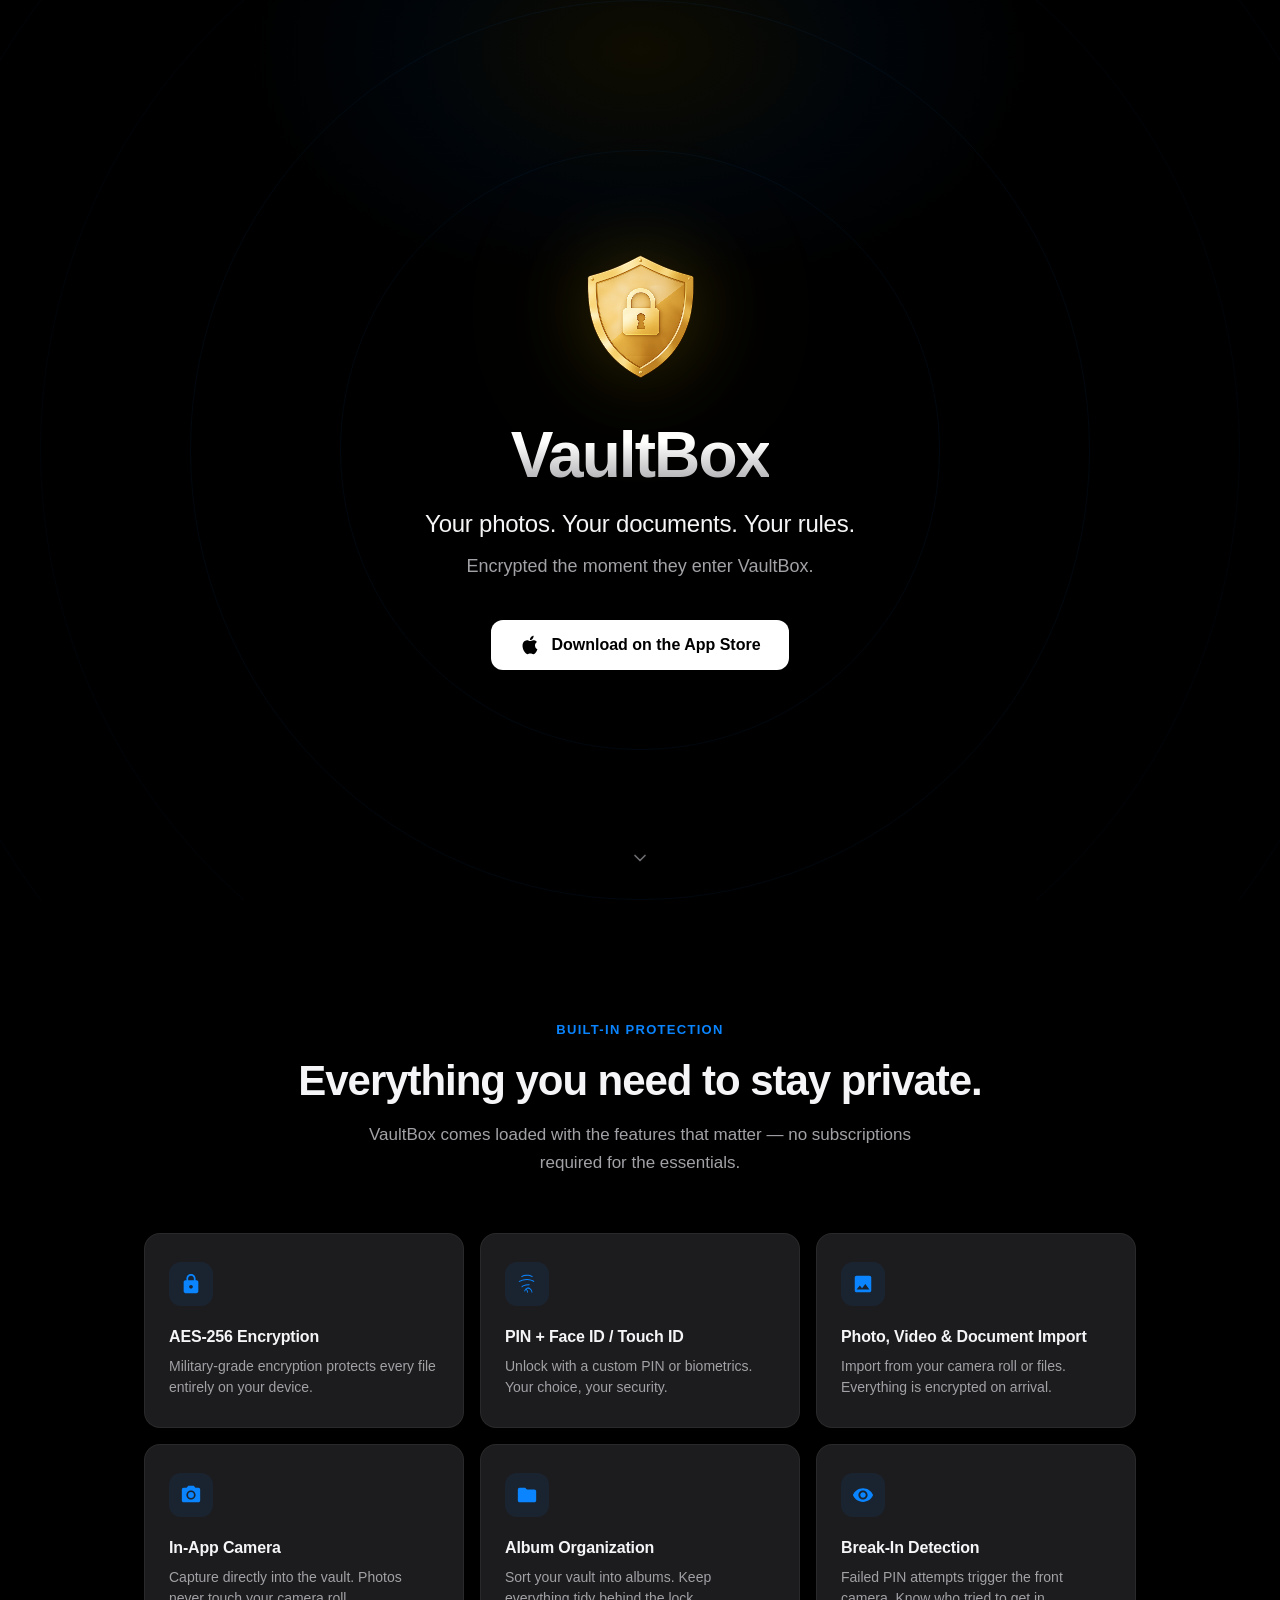
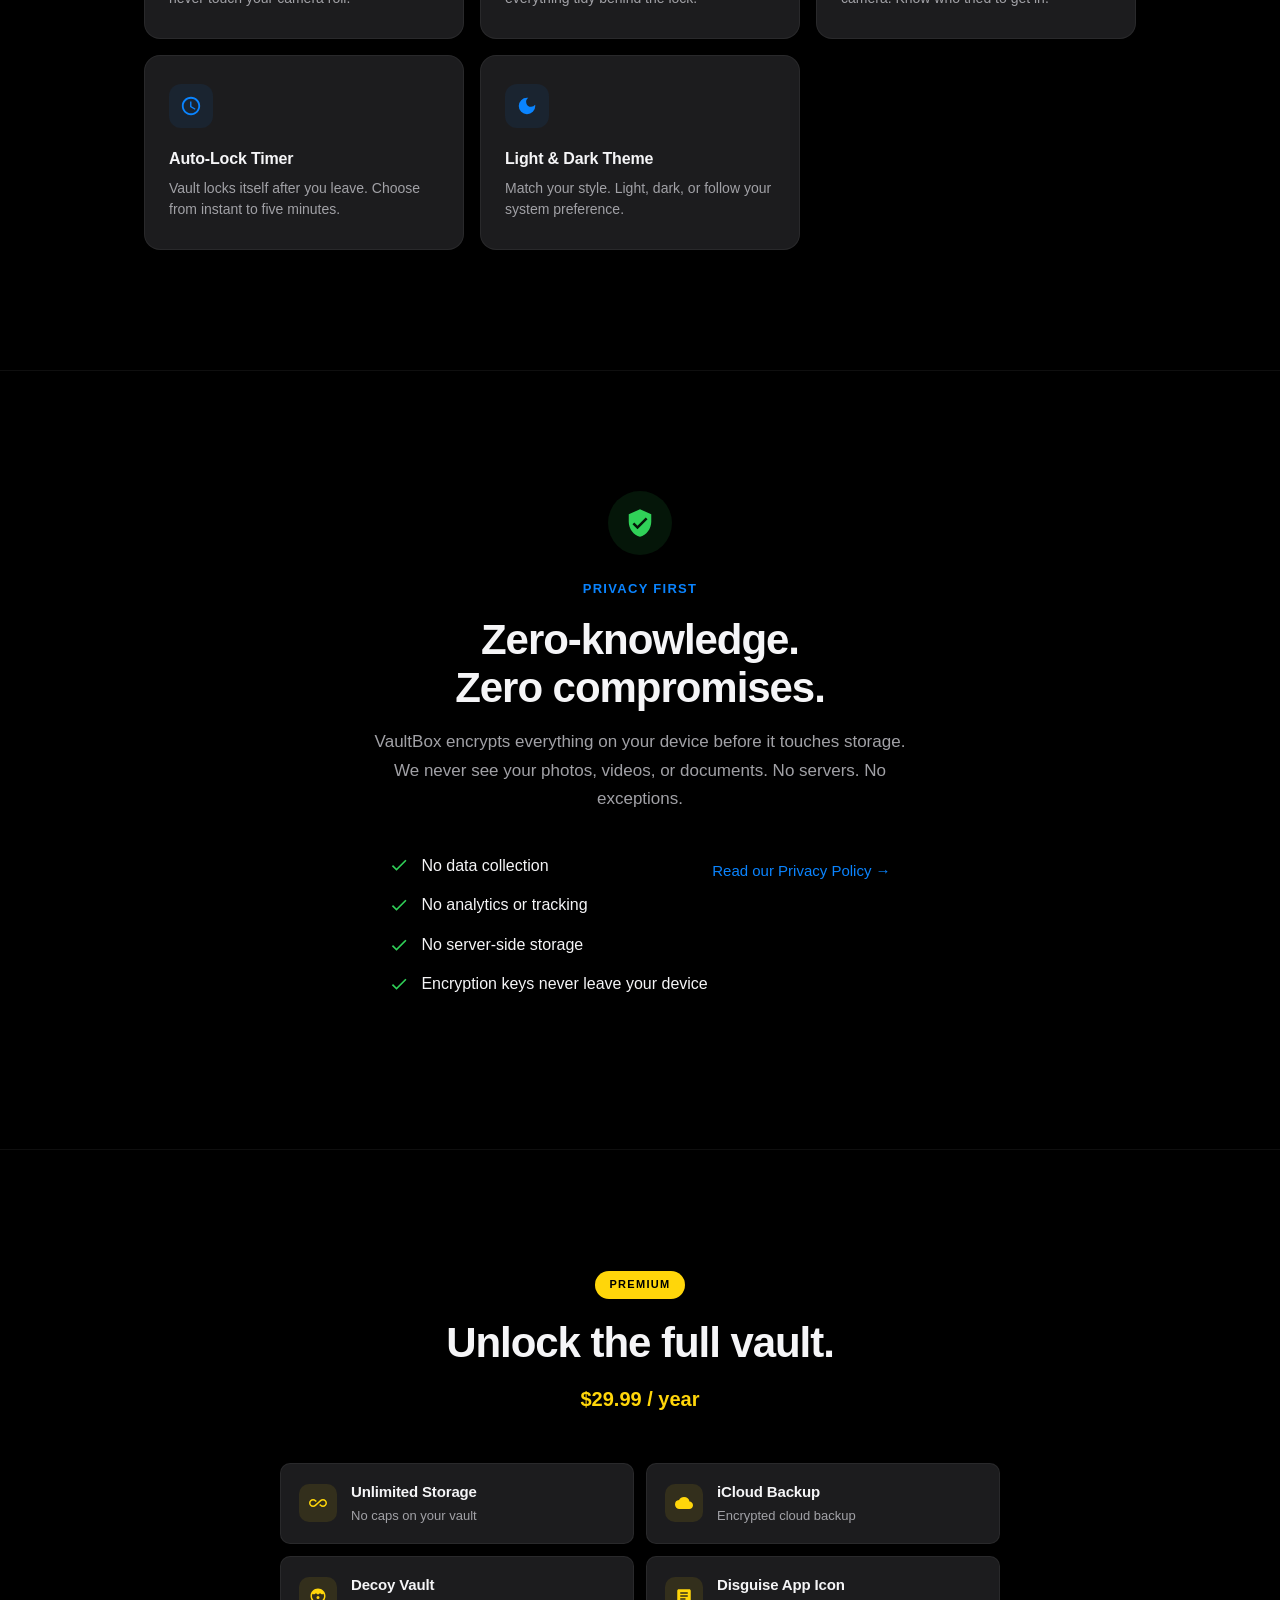
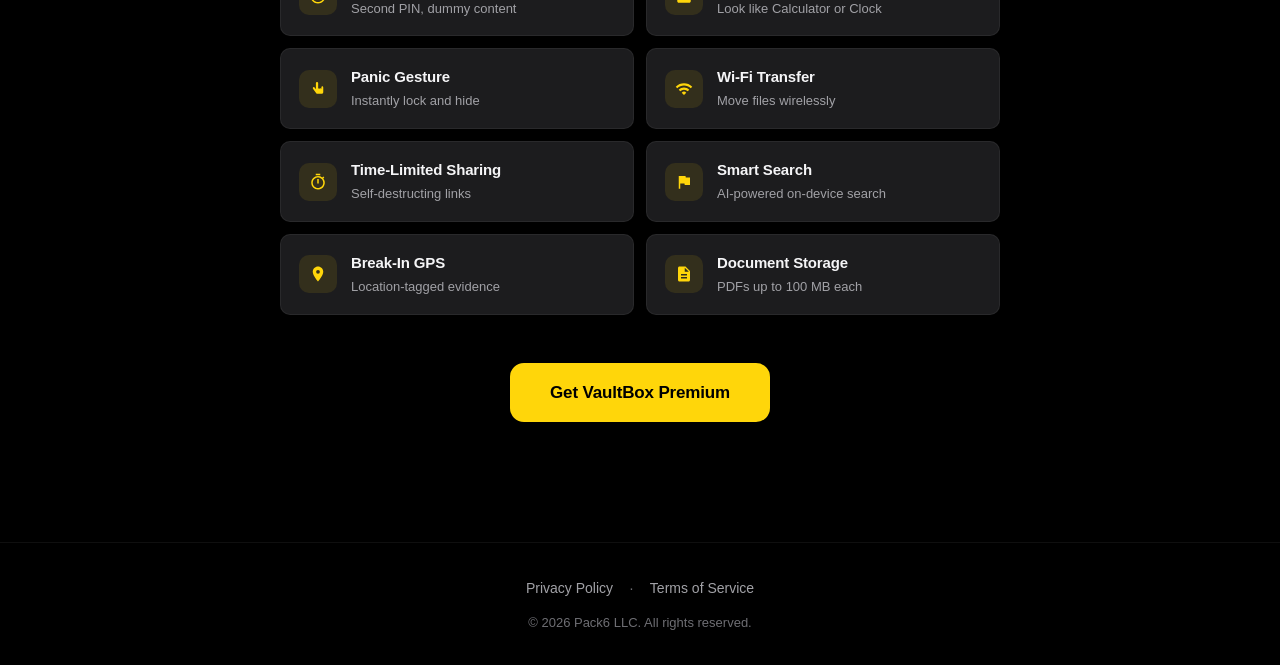
==== docs/index.html @ e53412be "Add homepage link to 404 page and create index.html with initial content - Added a link to the homep" ====
<!DOCTYPE html>
<html lang="en">
<head>
  <meta charset="UTF-8" />
  <meta name="viewport" content="width=device-width, initial-scale=1.0" />
  <title>VaultBox — Encrypted Photo & Document Vault for iPhone</title>
  <meta name="description" content="Your photos. Your documents. Your rules. VaultBox encrypts everything the moment it enters the vault. AES-256 encryption, Face ID, break-in detection, and more." />
  <meta name="apple-itunes-app" content="app-id=6758970966" />
  <link rel="canonical" href="https://vaultbox.pacsix.com/" />
  <meta property="og:type" content="website" />
  <meta property="og:url" content="https://vaultbox.pacsix.com/" />
  <meta property="og:title" content="VaultBox — Encrypted Photo & Document Vault" />
  <meta property="og:description" content="Your photos. Your documents. Your rules. AES-256 encryption, Face ID unlock, break-in detection." />
  <meta name="twitter:card" content="summary" />
  <meta name="twitter:title" content="VaultBox — Encrypted Photo & Document Vault" />
  <meta name="twitter:description" content="Your photos. Your documents. Your rules. AES-256 encryption on your device." />
  <link rel="icon" type="image/svg+xml" href="data:image/svg+xml,%3Csvg xmlns='http://www.w3.org/2000/svg' viewBox='0 0 32 32'%3E%3Crect width='32' height='32' rx='7' fill='%230A84FF'/%3E%3Cpath d='M16 7a5 5 0 00-5 5v2h-1a2 2 0 00-2 2v8a2 2 0 002 2h12a2 2 0 002-2v-8a2 2 0 00-2-2h-1v-2a5 5 0 00-5-5zm-3 5a3 3 0 116 0v2h-6v-2zm3 10a2 2 0 110-4 2 2 0 010 4z' fill='white'/%3E%3C/svg%3E" />
  <style>
    *, *::before, *::after {
      margin: 0;
      padding: 0;
      box-sizing: border-box;
    }

    :root {
      --bg: #000000;
      --surface: #1C1C1E;
      --surface-hover: #2C2C2E;
      --accent: #0A84FF;
      --accent-dim: rgba(10, 132, 255, 0.08);
      --accent-glow: rgba(10, 132, 255, 0.15);
      --gold: #FFD60A;
      --gold-dim: rgba(255, 214, 10, 0.10);
      --green: #30D158;
      --text: #F5F5F7;
      --text-secondary: #A1A1A6;
      --text-muted: #6E6E73;
      --border: rgba(255, 255, 255, 0.06);
      --border-hover: rgba(255, 255, 255, 0.12);
      --radius: 16px;
      --radius-sm: 10px;
    }

    html {
      scroll-behavior: smooth;
      -webkit-text-size-adjust: 100%;
    }

    body {
      font-family: -apple-system, BlinkMacSystemFont, "Segoe UI", Roboto, Helvetica, Arial, sans-serif;
      background: var(--bg);
      color: var(--text);
      line-height: 1.6;
      -webkit-font-smoothing: antialiased;
      -moz-osx-font-smoothing: grayscale;
      overflow-x: hidden;
    }

    /* Skip link */
    .skip-link {
      position: absolute;
      top: -100%;
      left: 16px;
      background: var(--accent);
      color: #fff;
      padding: 8px 16px;
      border-radius: var(--radius-sm);
      z-index: 100;
      font-size: 14px;
      text-decoration: none;
    }
    .skip-link:focus {
      top: 16px;
    }

    /* Focus visible */
    a:focus-visible, button:focus-visible {
      outline: 2px solid var(--accent);
      outline-offset: 3px;
      border-radius: 4px;
    }

    /* Container */
    .container {
      max-width: 1040px;
      margin: 0 auto;
      padding: 0 24px;
    }

    /* Scroll reveal */
    .reveal {
      opacity: 0;
      transform: translateY(32px);
      transition: opacity 0.7s cubic-bezier(0.16, 1, 0.3, 1), transform 0.7s cubic-bezier(0.16, 1, 0.3, 1);
    }
    .reveal.visible {
      opacity: 1;
      transform: translateY(0);
    }

    @media (prefers-reduced-motion: reduce) {
      .reveal {
        opacity: 1;
        transform: none;
        transition: none;
      }
      .hero-rings, .hero-gradient {
        animation: none !important;
      }
    }

    /* ============ HERO ============ */
    .hero {
      min-height: 100svh;
      display: flex;
      flex-direction: column;
      align-items: center;
      justify-content: center;
      text-align: center;
      position: relative;
      padding: 80px 24px 60px;
      overflow: hidden;
    }

    /* Concentric rings background */
    .hero-rings {
      position: absolute;
      inset: 0;
      pointer-events: none;
      overflow: hidden;
    }
    .hero-rings::before,
    .hero-rings::after {
      content: '';
      position: absolute;
      border-radius: 50%;
      border: 1px solid rgba(10, 132, 255, 0.06);
    }
    .hero-rings::before {
      width: 600px;
      height: 600px;
      top: 50%;
      left: 50%;
      transform: translate(-50%, -50%);
      animation: ringPulse 6s ease-in-out infinite;
    }
    .hero-rings::after {
      width: 900px;
      height: 900px;
      top: 50%;
      left: 50%;
      transform: translate(-50%, -50%);
      animation: ringPulse 6s ease-in-out 1.5s infinite;
    }
    .hero-ring-3, .hero-ring-4 {
      position: absolute;
      border-radius: 50%;
      border: 1px solid rgba(10, 132, 255, 0.04);
      top: 50%;
      left: 50%;
      transform: translate(-50%, -50%);
      pointer-events: none;
    }
    .hero-ring-3 {
      width: 1200px;
      height: 1200px;
      animation: ringPulse 6s ease-in-out 3s infinite;
    }
    .hero-ring-4 {
      width: 1500px;
      height: 1500px;
      animation: ringPulse 6s ease-in-out 4.5s infinite;
    }

    @keyframes ringPulse {
      0%, 100% { opacity: 1; }
      50% { opacity: 0.3; }
    }

    /* Top gradient glow */
    .hero-gradient {
      position: absolute;
      top: -200px;
      left: 50%;
      transform: translateX(-50%);
      width: 800px;
      height: 500px;
      background: radial-gradient(ellipse at center, rgba(255, 214, 10, 0.06) 0%, rgba(10, 132, 255, 0.04) 40%, transparent 70%);
      pointer-events: none;
    }

    .hero-icon {
      width: 140px;
      height: 140px;
      margin-bottom: 32px;
      position: relative;
      filter: drop-shadow(0 0 40px rgba(255, 214, 10, 0.2)) drop-shadow(0 0 80px rgba(255, 214, 10, 0.08));
    }
    .hero-icon img {
      width: 100%;
      height: 100%;
      object-fit: contain;
    }

    .hero h1 {
      font-size: clamp(40px, 8vw, 64px);
      font-weight: 800;
      letter-spacing: -0.03em;
      line-height: 1.05;
      margin-bottom: 16px;
      background: linear-gradient(180deg, #FFFFFF 30%, #A1A1A6 100%);
      -webkit-background-clip: text;
      -webkit-text-fill-color: transparent;
      background-clip: text;
    }

    .tagline {
      font-size: clamp(18px, 3.5vw, 24px);
      font-weight: 500;
      color: var(--text);
      margin-bottom: 8px;
      letter-spacing: -0.01em;
    }

    .sub-tagline {
      font-size: clamp(15px, 2.5vw, 18px);
      color: var(--text-secondary);
      margin-bottom: 40px;
      max-width: 420px;
    }

    .app-store-badge {
      display: inline-flex;
      align-items: center;
      gap: 10px;
      background: #fff;
      color: #000;
      padding: 12px 28px;
      border-radius: 12px;
      text-decoration: none;
      font-size: 16px;
      font-weight: 600;
      transition: transform 0.2s ease, box-shadow 0.2s ease;
    }
    .app-store-badge:hover {
      transform: scale(1.03);
      box-shadow: 0 4px 24px rgba(255, 255, 255, 0.12);
    }
    .app-store-badge:active {
      transform: scale(0.98);
    }
    .app-store-badge svg {
      width: 22px;
      height: 22px;
      flex-shrink: 0;
    }

    .scroll-hint {
      position: absolute;
      bottom: 32px;
      left: 50%;
      transform: translateX(-50%);
      display: flex;
      flex-direction: column;
      align-items: center;
      gap: 8px;
      color: var(--text-muted);
      font-size: 12px;
      letter-spacing: 0.08em;
      text-transform: uppercase;
      animation: scrollBounce 2s ease-in-out infinite;
    }
    .scroll-hint svg {
      width: 20px;
      height: 20px;
      stroke: var(--text-muted);
      fill: none;
      stroke-width: 2;
      stroke-linecap: round;
      stroke-linejoin: round;
    }

    @keyframes scrollBounce {
      0%, 100% { transform: translateX(-50%) translateY(0); }
      50% { transform: translateX(-50%) translateY(6px); }
    }

    /* ============ SECTIONS ============ */
    .section {
      padding: 100px 0;
    }

    .section-label {
      font-size: 13px;
      font-weight: 600;
      letter-spacing: 0.1em;
      text-transform: uppercase;
      color: var(--accent);
      margin-bottom: 16px;
    }

    .section-title {
      font-size: clamp(28px, 5vw, 42px);
      font-weight: 700;
      letter-spacing: -0.025em;
      line-height: 1.15;
      margin-bottom: 16px;
    }

    .section-desc {
      font-size: 17px;
      color: var(--text-secondary);
      max-width: 560px;
      line-height: 1.65;
    }

    /* ============ FEATURES ============ */
    .features-header {
      text-align: center;
      margin-bottom: 56px;
    }
    .features-header .section-desc {
      margin: 0 auto;
    }

    .features-grid {
      display: grid;
      grid-template-columns: repeat(auto-fit, minmax(240px, 1fr));
      gap: 14px;
    }

    .feature-card {
      background: var(--surface);
      border: 1px solid var(--border);
      border-radius: var(--radius);
      padding: 28px 24px;
      transition: border-color 0.3s ease, background 0.3s ease, transform 0.3s ease;
    }
    .feature-card:hover {
      border-color: var(--border-hover);
      background: var(--surface-hover);
      transform: translateY(-2px);
    }

    .feature-icon {
      width: 44px;
      height: 44px;
      border-radius: 12px;
      background: var(--accent-dim);
      display: flex;
      align-items: center;
      justify-content: center;
      margin-bottom: 18px;
    }
    .feature-icon svg {
      width: 22px;
      height: 22px;
      fill: var(--accent);
    }

    .feature-card h3 {
      font-size: 16px;
      font-weight: 600;
      margin-bottom: 6px;
      letter-spacing: -0.01em;
    }

    .feature-card p {
      font-size: 14px;
      color: var(--text-secondary);
      line-height: 1.55;
    }

    /* Staggered reveal for cards */
    .feature-card.reveal {
      transition-property: opacity, transform, border-color, background;
    }

    /* ============ PRIVACY ============ */
    .privacy-section {
      text-align: center;
      border-top: 1px solid var(--border);
      border-bottom: 1px solid var(--border);
    }

    .privacy-icon {
      width: 64px;
      height: 64px;
      border-radius: 50%;
      background: rgba(48, 209, 88, 0.1);
      display: flex;
      align-items: center;
      justify-content: center;
      margin: 0 auto 24px;
    }
    .privacy-icon svg {
      width: 30px;
      height: 30px;
      fill: var(--green);
    }

    .privacy-section .section-desc {
      margin: 0 auto 40px;
    }

    .privacy-checks {
      display: inline-flex;
      flex-direction: column;
      gap: 14px;
      text-align: left;
      margin-bottom: 32px;
    }

    .privacy-check {
      display: flex;
      align-items: center;
      gap: 12px;
      font-size: 16px;
      color: var(--text);
    }
    .privacy-check svg {
      width: 20px;
      height: 20px;
      fill: var(--green);
      flex-shrink: 0;
    }

    .privacy-link {
      color: var(--accent);
      text-decoration: none;
      font-size: 15px;
      font-weight: 500;
      transition: opacity 0.2s;
    }
    .privacy-link:hover {
      opacity: 0.8;
    }

    /* ============ PREMIUM ============ */
    .premium-section {
      text-align: center;
    }

    .premium-badge {
      display: inline-block;
      background: var(--gold);
      color: #000;
      font-size: 11px;
      font-weight: 700;
      letter-spacing: 0.12em;
      padding: 5px 14px;
      border-radius: 100px;
      margin-bottom: 20px;
    }

    .premium-price {
      font-size: 20px;
      color: var(--gold);
      font-weight: 600;
      margin-bottom: 48px;
    }

    .premium-grid {
      display: grid;
      grid-template-columns: repeat(auto-fit, minmax(280px, 1fr));
      gap: 12px;
      text-align: left;
      max-width: 720px;
      margin: 0 auto 48px;
    }

    .premium-feature {
      display: flex;
      align-items: center;
      gap: 14px;
      padding: 16px 18px;
      border-radius: var(--radius-sm);
      background: var(--surface);
      border: 1px solid var(--border);
      transition: border-color 0.3s ease;
    }
    .premium-feature:hover {
      border-color: rgba(255, 214, 10, 0.15);
    }

    .premium-feat-icon {
      width: 38px;
      height: 38px;
      border-radius: 10px;
      background: var(--gold-dim);
      display: flex;
      align-items: center;
      justify-content: center;
      flex-shrink: 0;
    }
    .premium-feat-icon svg {
      width: 18px;
      height: 18px;
      fill: var(--gold);
    }

    .premium-feature h3 {
      font-size: 15px;
      font-weight: 600;
      letter-spacing: -0.01em;
    }
    .premium-feature p {
      font-size: 13px;
      color: var(--text-secondary);
      margin-top: 2px;
    }

    .cta-button {
      display: inline-block;
      background: var(--gold);
      color: #000;
      padding: 16px 40px;
      border-radius: 14px;
      text-decoration: none;
      font-size: 17px;
      font-weight: 700;
      letter-spacing: -0.01em;
      transition: transform 0.2s ease, box-shadow 0.2s ease;
    }
    .cta-button:hover {
      transform: scale(1.03);
      box-shadow: 0 4px 30px rgba(255, 214, 10, 0.2);
    }
    .cta-button:active {
      transform: scale(0.98);
    }

    /* ============ FOOTER ============ */
    footer {
      padding: 32px 0;
      border-top: 1px solid var(--border);
      text-align: center;
    }

    footer nav {
      margin-bottom: 12px;
    }

    footer a {
      color: var(--text-secondary);
      text-decoration: none;
      font-size: 14px;
      transition: color 0.2s;
    }
    footer a:hover {
      color: var(--text);
    }

    .footer-divider {
      color: var(--text-muted);
      margin: 0 12px;
      font-size: 14px;
    }

    footer .copyright {
      color: var(--text-muted);
      font-size: 13px;
    }

    /* ============ RESPONSIVE ============ */
    @media (min-width: 768px) {
      .section {
        padding: 120px 0;
      }
      .features-grid {
        gap: 16px;
      }
      .premium-grid {
        grid-template-columns: repeat(2, 1fr);
      }
    }

    @media (max-width: 480px) {
      .hero {
        padding: 60px 20px 40px;
      }
      .features-grid {
        grid-template-columns: 1fr;
      }
      .premium-grid {
        grid-template-columns: 1fr;
      }
      .scroll-hint {
        display: none;
      }
    }
  </style>
</head>
<body>
  <a href="#features" class="skip-link">Skip to content</a>

  <!-- ====== HERO ====== -->
  <header class="hero">
    <div class="hero-rings" aria-hidden="true">
      <div class="hero-ring-3"></div>
      <div class="hero-ring-4"></div>
    </div>
    <div class="hero-gradient" aria-hidden="true"></div>

    <div class="hero-icon">
      <img src="logo.png" alt="VaultBox — gold shield with lock icon" width="140" height="140" />
    </div>

    <h1>VaultBox</h1>
    <p class="tagline">Your photos. Your documents. Your rules.</p>
    <p class="sub-tagline">Encrypted the moment they enter VaultBox.</p>

    <a href="https://apps.apple.com/app/id6758970966" class="app-store-badge" aria-label="Download VaultBox on the App Store">
      <svg xmlns="http://www.w3.org/2000/svg" viewBox="0 0 24 24" fill="currentColor">
        <path d="M18.71 19.5c-.83 1.24-1.71 2.45-3.05 2.47-1.34.03-1.77-.79-3.29-.79-1.53 0-2 .77-3.27.82-1.31.05-2.3-1.32-3.14-2.53C4.25 17 2.94 12.45 4.7 9.39c.87-1.52 2.43-2.48 4.12-2.51 1.28-.02 2.5.87 3.29.87.78 0 2.26-1.07 3.8-.91.65.03 2.47.26 3.64 1.98-.09.06-2.17 1.28-2.15 3.81.03 3.02 2.65 4.03 2.68 4.04-.03.07-.42 1.44-1.38 2.83M13 3.5c.73-.83 1.94-1.46 2.94-1.5.13 1.17-.34 2.35-1.04 3.19-.69.85-1.83 1.51-2.95 1.42-.15-1.15.41-2.35 1.05-3.11z"/>
      </svg>
      Download on the App Store
    </a>

    <div class="scroll-hint" aria-hidden="true">
      <svg xmlns="http://www.w3.org/2000/svg" viewBox="0 0 24 24">
        <polyline points="6 9 12 15 18 9"/>
      </svg>
    </div>
  </header>

  <main>
    <!-- ====== FEATURES ====== -->
    <section id="features" class="section" aria-labelledby="features-heading">
      <div class="container">
        <div class="features-header reveal">
          <p class="section-label">Built-in Protection</p>
          <h2 id="features-heading" class="section-title">Everything you need to stay private.</h2>
          <p class="section-desc">VaultBox comes loaded with the features that matter — no subscriptions required for the essentials.</p>
        </div>

        <div class="features-grid">
          <!-- Card 1: Encryption -->
          <div class="feature-card reveal">
            <div class="feature-icon">
              <svg xmlns="http://www.w3.org/2000/svg" viewBox="0 0 24 24"><path d="M18 8h-1V6c0-2.76-2.24-5-5-5S7 3.24 7 6v2H6c-1.1 0-2 .9-2 2v10c0 1.1.9 2 2 2h12c1.1 0 2-.9 2-2V10c0-1.1-.9-2-2-2zm-6 9c-1.1 0-2-.9-2-2s.9-2 2-2 2 .9 2 2-.9 2-2 2zm3.1-9H8.9V6c0-1.71 1.39-3.1 3.1-3.1s3.1 1.39 3.1 3.1v2z"/></svg>
            </div>
            <h3>AES-256 Encryption</h3>
            <p>Military-grade encryption protects every file entirely on your device.</p>
          </div>

          <!-- Card 2: Biometrics -->
          <div class="feature-card reveal">
            <div class="feature-icon">
              <svg xmlns="http://www.w3.org/2000/svg" viewBox="0 0 24 24"><path d="M17.81 4.47c-.08 0-.16-.02-.23-.06C15.66 3.42 14 3 12.01 3c-1.98 0-3.86.47-5.57 1.41a.512.512 0 01-.51-.89C7.71 2.56 9.51 2 12.01 2c2.13 0 3.99.47 6.03 1.52.25.13.34.43.21.67a.49.49 0 01-.44.28zM3.5 9.72a.499.499 0 01-.25-.93c.76-.46 2.02-1.05 3.56-1.49C8.58 6.81 10.39 6.5 12 6.5c3.29 0 6.24 1.18 7.75 2.29a.5.5 0 01-.58.81c-1.38-.99-4.13-2.1-7.17-2.1-3.02 0-6.04 1.02-8.25 2.13a.46.46 0 01-.25.09zm2.93 5.88c-.14 0-.28-.06-.38-.18a.503.503 0 01.07-.7c.51-.42 1.17-.88 2.01-1.29 1.59-.77 3.39-1.18 5.21-1.18.4 0 .8.02 1.2.06a.5.5 0 01-.1.99c-.36-.04-.72-.05-1.1-.05-1.64 0-3.26.37-4.69 1.06-.76.37-1.35.78-1.82 1.17a.52.52 0 01-.4.12zm6.17 5.9c-.25 0-.46-.18-.5-.44-.17-1.43-.81-2.61-1.73-3.22a.5.5 0 01.55-.83c1.18.78 2 2.23 2.2 3.95.05.27-.14.52-.41.57-.04.01-.07-.03-.11-.03zm-3.08-1.33c-.07 0-.13-.01-.2-.03a.496.496 0 01-.27-.65c.3-.77.63-1.38 1.08-1.95.84-1.07 2.08-1.71 3.41-1.71.41 0 .83.07 1.24.21a.5.5 0 01-.31.95c-.31-.1-.62-.16-.93-.16-1.06 0-2.02.5-2.71 1.38-.38.49-.67 1.03-.93 1.7a.504.504 0 01-.38.26zm7.92 1.33a.486.486 0 01-.5-.44c-.06-.52-.17-1-.34-1.44-.53-1.38-1.57-2.29-2.86-2.53a.499.499 0 01.18-.98c1.61.3 2.92 1.44 3.56 3.12.2.53.33 1.1.4 1.71.04.27-.15.52-.42.56h-.02z"/></svg>
            </div>
            <h3>PIN + Face ID / Touch ID</h3>
            <p>Unlock with a custom PIN or biometrics. Your choice, your security.</p>
          </div>

          <!-- Card 3: Import -->
          <div class="feature-card reveal">
            <div class="feature-icon">
              <svg xmlns="http://www.w3.org/2000/svg" viewBox="0 0 24 24"><path d="M21 19V5c0-1.1-.9-2-2-2H5c-1.1 0-2 .9-2 2v14c0 1.1.9 2 2 2h14c1.1 0 2-.9 2-2zM8.5 13.5l2.5 3.01L14.5 12l4.5 6H5l3.5-4.5z"/></svg>
            </div>
            <h3>Photo, Video & Document Import</h3>
            <p>Import from your camera roll or files. Everything is encrypted on arrival.</p>
          </div>

          <!-- Card 4: Camera -->
          <div class="feature-card reveal">
            <div class="feature-icon">
              <svg xmlns="http://www.w3.org/2000/svg" viewBox="0 0 24 24"><path d="M12 15.2a3.2 3.2 0 100-6.4 3.2 3.2 0 000 6.4z"/><path d="M9 2L7.17 4H4c-1.1 0-2 .9-2 2v12c0 1.1.9 2 2 2h16c1.1 0 2-.9 2-2V6c0-1.1-.9-2-2-2h-3.17L15 2H9zm3 15c-2.76 0-5-2.24-5-5s2.24-5 5-5 5 2.24 5 5-2.24 5-5 5z"/></svg>
            </div>
            <h3>In-App Camera</h3>
            <p>Capture directly into the vault. Photos never touch your camera roll.</p>
          </div>

          <!-- Card 5: Albums -->
          <div class="feature-card reveal">
            <div class="feature-icon">
              <svg xmlns="http://www.w3.org/2000/svg" viewBox="0 0 24 24"><path d="M10 4H4c-1.1 0-1.99.9-1.99 2L2 18c0 1.1.9 2 2 2h16c1.1 0 2-.9 2-2V8c0-1.1-.9-2-2-2h-8l-2-2z"/></svg>
            </div>
            <h3>Album Organization</h3>
            <p>Sort your vault into albums. Keep everything tidy behind the lock.</p>
          </div>

          <!-- Card 6: Break-in Detection -->
          <div class="feature-card reveal">
            <div class="feature-icon">
              <svg xmlns="http://www.w3.org/2000/svg" viewBox="0 0 24 24"><path d="M12 4.5C7 4.5 2.73 7.61 1 12c1.73 4.39 6 7.5 11 7.5s9.27-3.11 11-7.5c-1.73-4.39-6-7.5-11-7.5zM12 17c-2.76 0-5-2.24-5-5s2.24-5 5-5 5 2.24 5 5-2.24 5-5 5zm0-8c-1.66 0-3 1.34-3 3s1.34 3 3 3 3-1.34 3-3-1.34-3-3-3z"/></svg>
            </div>
            <h3>Break-In Detection</h3>
            <p>Failed PIN attempts trigger the front camera. Know who tried to get in.</p>
          </div>

          <!-- Card 7: Auto-Lock -->
          <div class="feature-card reveal">
            <div class="feature-icon">
              <svg xmlns="http://www.w3.org/2000/svg" viewBox="0 0 24 24"><path d="M11.99 2C6.47 2 2 6.48 2 12s4.47 10 9.99 10C17.52 22 22 17.52 22 12S17.52 2 11.99 2zM12 20c-4.42 0-8-3.58-8-8s3.58-8 8-8 8 3.58 8 8-3.58 8-8 8zm.5-13H11v6l5.25 3.15.75-1.23-4.5-2.67V7z"/></svg>
            </div>
            <h3>Auto-Lock Timer</h3>
            <p>Vault locks itself after you leave. Choose from instant to five minutes.</p>
          </div>

          <!-- Card 8: Themes -->
          <div class="feature-card reveal">
            <div class="feature-icon">
              <svg xmlns="http://www.w3.org/2000/svg" viewBox="0 0 24 24"><path d="M12 3a9 9 0 109 9c0-.46-.04-.92-.1-1.36a5.389 5.389 0 01-4.4 2.26 5.403 5.403 0 01-3.14-9.8c-.44-.06-.9-.1-1.36-.1z"/></svg>
            </div>
            <h3>Light & Dark Theme</h3>
            <p>Match your style. Light, dark, or follow your system preference.</p>
          </div>
        </div>
      </div>
    </section>

    <!-- ====== PRIVACY ====== -->
    <section id="privacy" class="section privacy-section" aria-labelledby="privacy-heading">
      <div class="container">
        <div class="reveal">
          <div class="privacy-icon">
            <svg xmlns="http://www.w3.org/2000/svg" viewBox="0 0 24 24"><path d="M12 1L3 5v6c0 5.55 3.84 10.74 9 12 5.16-1.26 9-6.45 9-12V5l-9-4zm-2 16l-4-4 1.41-1.41L10 14.17l6.59-6.59L18 9l-8 8z"/></svg>
          </div>
          <p class="section-label">Privacy First</p>
          <h2 id="privacy-heading" class="section-title">Zero-knowledge.<br/>Zero compromises.</h2>
          <p class="section-desc">VaultBox encrypts everything on your device before it touches storage. We never see your photos, videos, or documents. No servers. No exceptions.</p>

          <div class="privacy-checks">
            <div class="privacy-check">
              <svg xmlns="http://www.w3.org/2000/svg" viewBox="0 0 24 24"><path d="M9 16.17L4.83 12l-1.42 1.41L9 19 21 7l-1.41-1.41L9 16.17z"/></svg>
              <span>No data collection</span>
            </div>
            <div class="privacy-check">
              <svg xmlns="http://www.w3.org/2000/svg" viewBox="0 0 24 24"><path d="M9 16.17L4.83 12l-1.42 1.41L9 19 21 7l-1.41-1.41L9 16.17z"/></svg>
              <span>No analytics or tracking</span>
            </div>
            <div class="privacy-check">
              <svg xmlns="http://www.w3.org/2000/svg" viewBox="0 0 24 24"><path d="M9 16.17L4.83 12l-1.42 1.41L9 19 21 7l-1.41-1.41L9 16.17z"/></svg>
              <span>No server-side storage</span>
            </div>
            <div class="privacy-check">
              <svg xmlns="http://www.w3.org/2000/svg" viewBox="0 0 24 24"><path d="M9 16.17L4.83 12l-1.42 1.41L9 19 21 7l-1.41-1.41L9 16.17z"/></svg>
              <span>Encryption keys never leave your device</span>
            </div>
          </div>

          <a href="/privacy/" class="privacy-link">Read our Privacy Policy &rarr;</a>
        </div>
      </div>
    </section>

    <!-- ====== PREMIUM ====== -->
    <section id="premium" class="section premium-section" aria-labelledby="premium-heading">
      <div class="container">
        <div class="reveal">
          <div class="premium-badge">PREMIUM</div>
          <h2 id="premium-heading" class="section-title">Unlock the full vault.</h2>
          <p class="premium-price">$29.99 / year</p>
        </div>

        <div class="premium-grid">
          <!-- 1: Unlimited Storage -->
          <div class="premium-feature reveal">
            <div class="premium-feat-icon">
              <svg xmlns="http://www.w3.org/2000/svg" viewBox="0 0 24 24"><path d="M18.6 6.62c-1.44 0-2.8.56-3.77 1.53L12 10.66 10.48 12h.01L7.8 14.39c-.64.64-1.49.99-2.4.99-1.87 0-3.39-1.51-3.39-3.38S3.53 8.62 5.4 8.62c.91 0 1.76.35 2.44 1.03l1.13 1 1.51-1.34L9.22 8.2A5.37 5.37 0 005.4 6.62C2.42 6.62 0 9.04 0 12s2.42 5.38 5.4 5.38c1.44 0 2.8-.56 3.77-1.53l2.83-2.5.01.01L13.52 12h-.01l2.69-2.39c.64-.64 1.49-.99 2.4-.99 1.87 0 3.39 1.51 3.39 3.38s-1.52 3.38-3.39 3.38c-.9 0-1.76-.35-2.44-1.03l-1.14-1.01-1.51 1.34 1.27 1.12a5.386 5.386 0 003.82 1.57c2.98 0 5.4-2.41 5.4-5.38s-2.42-5.37-5.4-5.37z"/></svg>
            </div>
            <div>
              <h3>Unlimited Storage</h3>
              <p>No caps on your vault</p>
            </div>
          </div>

          <!-- 2: iCloud Backup -->
          <div class="premium-feature reveal">
            <div class="premium-feat-icon">
              <svg xmlns="http://www.w3.org/2000/svg" viewBox="0 0 24 24"><path d="M19.35 10.04A7.49 7.49 0 0012 4C9.11 4 6.6 5.64 5.35 8.04A5.994 5.994 0 000 14c0 3.31 2.69 6 6 6h13c2.76 0 5-2.24 5-5 0-2.64-2.05-4.78-4.65-4.96z"/></svg>
            </div>
            <div>
              <h3>iCloud Backup</h3>
              <p>Encrypted cloud backup</p>
            </div>
          </div>

          <!-- 3: Decoy Vault -->
          <div class="premium-feature reveal">
            <div class="premium-feat-icon">
              <svg xmlns="http://www.w3.org/2000/svg" viewBox="0 0 24 24"><path d="M12 2C6.48 2 2 6.48 2 12s4.48 10 10 10 10-4.48 10-10S17.52 2 12 2zm0 18c-4.41 0-8-3.59-8-8 0-1.12.23-2.18.65-3.15a3.001 3.001 0 004.7-.7A3 3 0 0012 10a3 3 0 002.65-1.85 3.001 3.001 0 004.7.7c.42.97.65 2.03.65 3.15 0 4.41-3.59 8-8 8zm0-4a2 2 0 110-4 2 2 0 010 4z"/></svg>
            </div>
            <div>
              <h3>Decoy Vault</h3>
              <p>Second PIN, dummy content</p>
            </div>
          </div>

          <!-- 4: Disguise Icon -->
          <div class="premium-feature reveal">
            <div class="premium-feat-icon">
              <svg xmlns="http://www.w3.org/2000/svg" viewBox="0 0 24 24"><path d="M19 3H5c-1.1 0-2 .9-2 2v14c0 1.1.9 2 2 2h14c1.1 0 2-.9 2-2V5c0-1.1-.9-2-2-2zm-5 14H7v-2h7v2zm3-4H7v-2h10v2zm0-4H7V7h10v2z"/></svg>
            </div>
            <div>
              <h3>Disguise App Icon</h3>
              <p>Look like Calculator or Clock</p>
            </div>
          </div>

          <!-- 5: Panic Gesture -->
          <div class="premium-feature reveal">
            <div class="premium-feat-icon">
              <svg xmlns="http://www.w3.org/2000/svg" viewBox="0 0 24 24"><path d="M18 8.35a1.49 1.49 0 00-1.5 1.5v1.5c0 .17-.01.33-.03.49-.07-.55-.5-.99-1.07-.99-.58 0-1.04.46-1.07 1.03-.1-.52-.52-.88-1.07-.88-.55 0-.97.38-1.06.89V4a1.5 1.5 0 00-3 0v8.35l-1.72-2.43a1.37 1.37 0 00-1.94-.19c-.58.46-.68 1.3-.22 1.88l4.33 5.89c.38.51.97.8 1.59.8H17c1.1 0 2-.9 2-2v-6.45c0-.83-.67-1.5-1-1.5z"/></svg>
            </div>
            <div>
              <h3>Panic Gesture</h3>
              <p>Instantly lock and hide</p>
            </div>
          </div>

          <!-- 6: Wi-Fi Transfer -->
          <div class="premium-feature reveal">
            <div class="premium-feat-icon">
              <svg xmlns="http://www.w3.org/2000/svg" viewBox="0 0 24 24"><path d="M1 9l2 2c4.97-4.97 13.03-4.97 18 0l2-2C16.93 2.93 7.08 2.93 1 9zm8 8l3 3 3-3a4.237 4.237 0 00-6 0zm-4-4l2 2a7.074 7.074 0 0110 0l2-2C15.14 9.14 8.87 9.14 5 13z"/></svg>
            </div>
            <div>
              <h3>Wi-Fi Transfer</h3>
              <p>Move files wirelessly</p>
            </div>
          </div>

          <!-- 7: Time-Limited Sharing -->
          <div class="premium-feature reveal">
            <div class="premium-feat-icon">
              <svg xmlns="http://www.w3.org/2000/svg" viewBox="0 0 24 24"><path d="M15 1H9v2h6V1zm-4 13h2V8h-2v6zm8.03-6.61l1.42-1.42c-.43-.51-.9-.99-1.41-1.41l-1.42 1.42A8.962 8.962 0 0012 4c-4.97 0-9 4.03-9 9s4.02 9 9 9a8.994 8.994 0 007.03-14.61zM12 20c-3.87 0-7-3.13-7-7s3.13-7 7-7 7 3.13 7 7-3.13 7-7 7z"/></svg>
            </div>
            <div>
              <h3>Time-Limited Sharing</h3>
              <p>Self-destructing links</p>
            </div>
          </div>

          <!-- 8: Smart Search -->
          <div class="premium-feature reveal">
            <div class="premium-feat-icon">
              <svg xmlns="http://www.w3.org/2000/svg" viewBox="0 0 24 24"><path d="M14.4 6L14 4H5v17h2v-7h5.6l.4 2h7V6z"/></svg>
            </div>
            <div>
              <h3>Smart Search</h3>
              <p>AI-powered on-device search</p>
            </div>
          </div>

          <!-- 9: Break-In GPS -->
          <div class="premium-feature reveal">
            <div class="premium-feat-icon">
              <svg xmlns="http://www.w3.org/2000/svg" viewBox="0 0 24 24"><path d="M12 2C8.13 2 5 5.13 5 9c0 5.25 7 13 7 13s7-7.75 7-13c0-3.87-3.13-7-7-7zm0 9.5a2.5 2.5 0 010-5 2.5 2.5 0 010 5z"/></svg>
            </div>
            <div>
              <h3>Break-In GPS</h3>
              <p>Location-tagged evidence</p>
            </div>
          </div>

          <!-- 10: Document Storage -->
          <div class="premium-feature reveal">
            <div class="premium-feat-icon">
              <svg xmlns="http://www.w3.org/2000/svg" viewBox="0 0 24 24"><path d="M14 2H6c-1.1 0-1.99.9-1.99 2L4 20c0 1.1.89 2 1.99 2H18c1.1 0 2-.9 2-2V8l-6-6zm2 16H8v-2h8v2zm0-4H8v-2h8v2zm-3-5V3.5L18.5 9H13z"/></svg>
            </div>
            <div>
              <h3>Document Storage</h3>
              <p>PDFs up to 100 MB each</p>
            </div>
          </div>
        </div>

        <a href="https://apps.apple.com/app/id6758970966" class="cta-button reveal">Get VaultBox Premium</a>
      </div>
    </section>
  </main>

  <!-- ====== FOOTER ====== -->
  <footer>
    <nav aria-label="Footer navigation">
      <a href="/privacy/">Privacy Policy</a>
      <span class="footer-divider" aria-hidden="true">&middot;</span>
      <a href="/terms/">Terms of Service</a>
    </nav>
    <p class="copyright">&copy; 2026 Pack6 LLC. All rights reserved.</p>
  </footer>

  <script>
    (function() {
      var els = document.querySelectorAll('.reveal');
      if (!('IntersectionObserver' in window)) {
        for (var i = 0; i < els.length; i++) els[i].classList.add('visible');
        return;
      }
      var delay = 0;
      var observer = new IntersectionObserver(function(entries) {
        entries.forEach(function(entry) {
          if (entry.isIntersecting) {
            var el = entry.target;
            var d = el.dataset.delay;
            if (d) el.style.transitionDelay = d + 'ms';
            el.classList.add('visible');
            observer.unobserve(el);
          }
        });
      }, { threshold: 0.1, rootMargin: '0px 0px -40px 0px' });

      els.forEach(function(el, i) {
        // Stagger feature cards
        if (el.classList.contains('feature-card') || el.classList.contains('premium-feature')) {
          el.dataset.delay = (i % 4) * 80;
        }
        observer.observe(el);
      });
    })();
  </script>
</body>
</html>
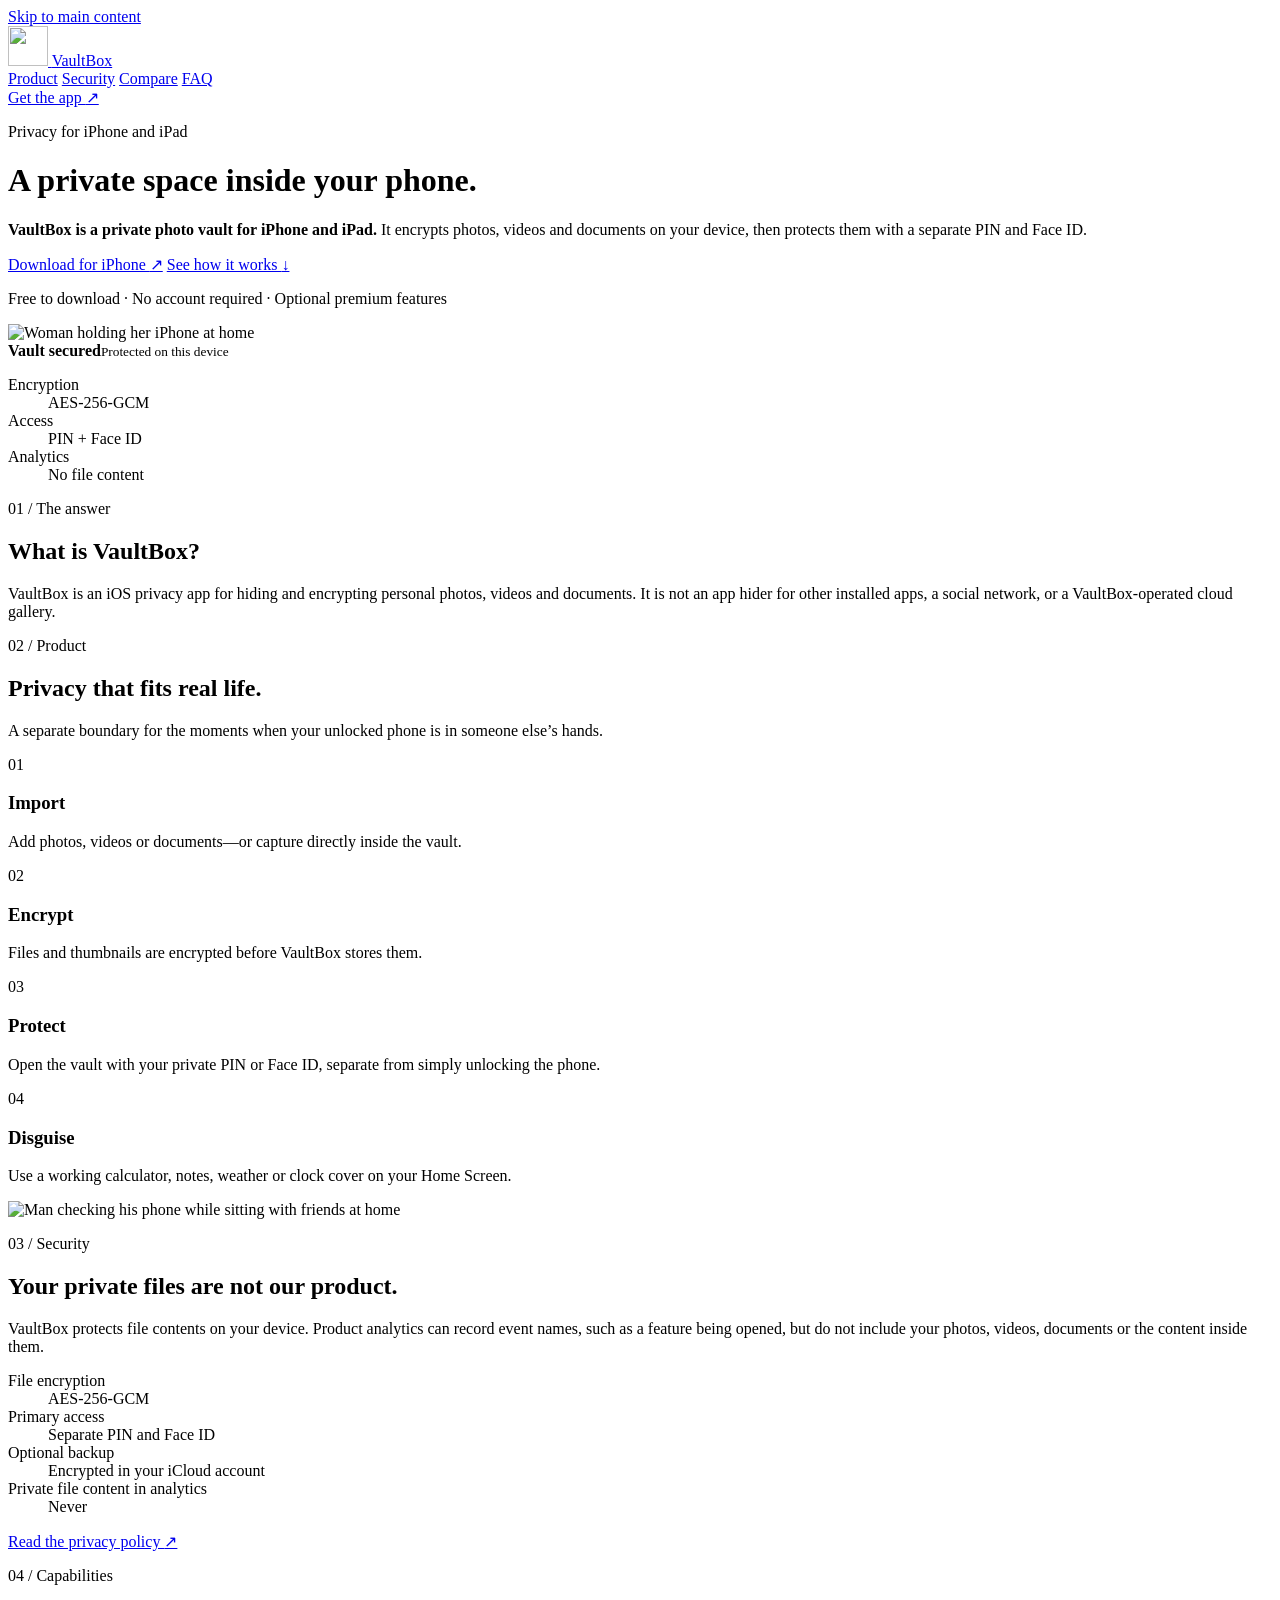
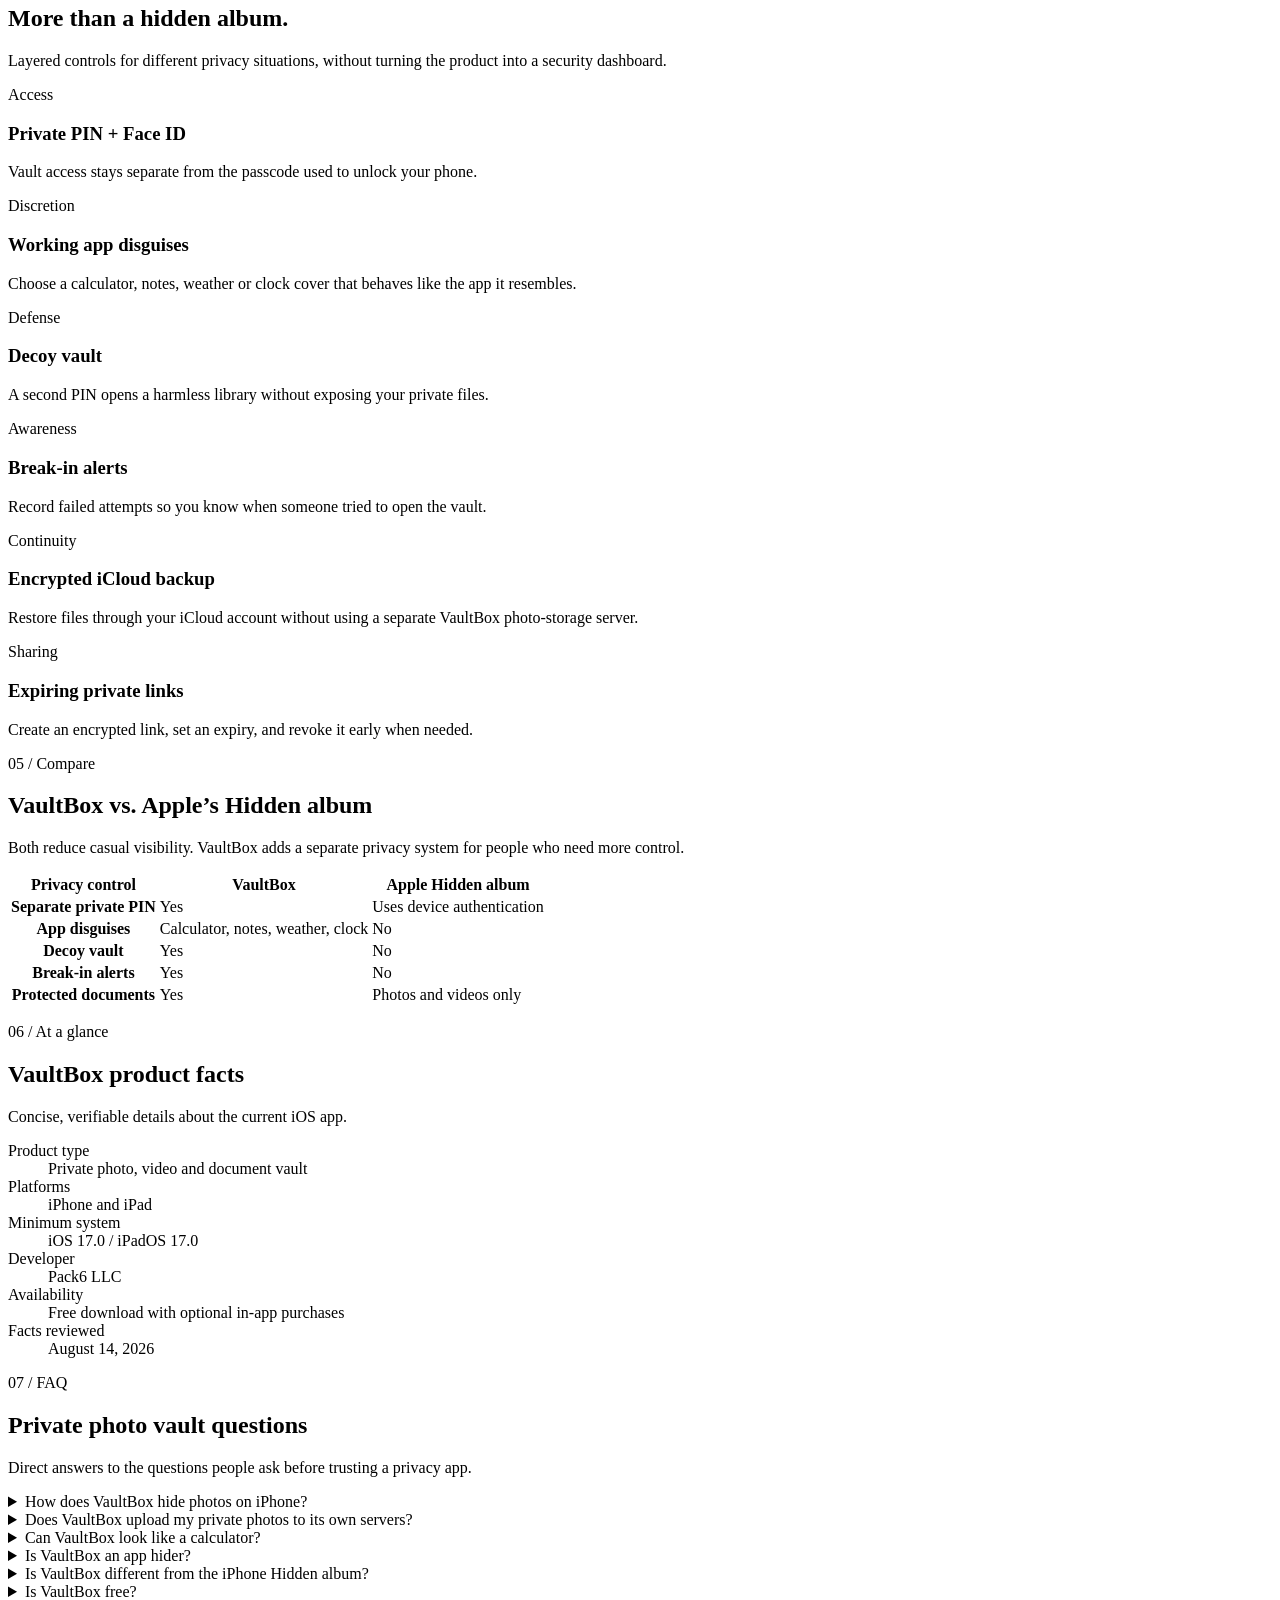
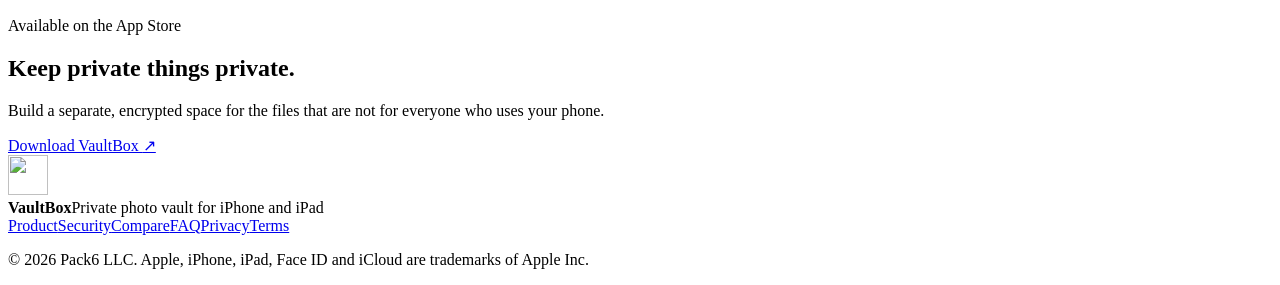
==== commit a9f18d17: "Overhaul landing page for SEO and AEO" ====
--- a/docs/index.html
+++ b/docs/index.html
@@ -1,914 +1,280 @@
 <!DOCTYPE html>
-<html lang="en">
+<html lang="en-US">
 <head>
-  <meta charset="UTF-8" />
-  <meta name="viewport" content="width=device-width, initial-scale=1.0" />
-  <title>VaultBox — Encrypted Photo & Document Vault for iPhone</title>
-  <meta name="description" content="Your photos. Your documents. Your rules. VaultBox encrypts everything the moment it enters the vault. AES-256 encryption, Face ID, break-in detection, and more." />
-  <meta name="apple-itunes-app" content="app-id=6758970966" />
-  <link rel="canonical" href="https://vaultbox.pacsix.com/" />
-  <meta property="og:type" content="website" />
-  <meta property="og:url" content="https://vaultbox.pacsix.com/" />
-  <meta property="og:title" content="VaultBox — Encrypted Photo & Document Vault" />
-  <meta property="og:description" content="Your photos. Your documents. Your rules. AES-256 encryption, Face ID unlock, break-in detection." />
-  <meta name="twitter:card" content="summary" />
-  <meta name="twitter:title" content="VaultBox — Encrypted Photo & Document Vault" />
-  <meta name="twitter:description" content="Your photos. Your documents. Your rules. AES-256 encryption on your device." />
-  <link rel="icon" type="image/svg+xml" href="data:image/svg+xml,%3Csvg xmlns='http://www.w3.org/2000/svg' viewBox='0 0 32 32'%3E%3Crect width='32' height='32' rx='7' fill='%230A84FF'/%3E%3Cpath d='M16 7a5 5 0 00-5 5v2h-1a2 2 0 00-2 2v8a2 2 0 002 2h12a2 2 0 002-2v-8a2 2 0 00-2-2h-1v-2a5 5 0 00-5-5zm-3 5a3 3 0 116 0v2h-6v-2zm3 10a2 2 0 110-4 2 2 0 010 4z' fill='white'/%3E%3C/svg%3E" />
-  <style>
-    *, *::before, *::after {
-      margin: 0;
-      padding: 0;
-      box-sizing: border-box;
-    }
-
-    :root {
-      --bg: #000000;
-      --surface: #1C1C1E;
-      --surface-hover: #2C2C2E;
-      --accent: #0A84FF;
-      --accent-dim: rgba(10, 132, 255, 0.08);
-      --accent-glow: rgba(10, 132, 255, 0.15);
-      --gold: #FFD60A;
-      --gold-dim: rgba(255, 214, 10, 0.10);
-      --green: #30D158;
-      --text: #F5F5F7;
-      --text-secondary: #A1A1A6;
-      --text-muted: #6E6E73;
-      --border: rgba(255, 255, 255, 0.06);
-      --border-hover: rgba(255, 255, 255, 0.12);
-      --radius: 16px;
-      --radius-sm: 10px;
-    }
-
-    html {
-      scroll-behavior: smooth;
-      -webkit-text-size-adjust: 100%;
-    }
-
-    body {
-      font-family: -apple-system, BlinkMacSystemFont, "Segoe UI", Roboto, Helvetica, Arial, sans-serif;
-      background: var(--bg);
-      color: var(--text);
-      line-height: 1.6;
-      -webkit-font-smoothing: antialiased;
-      -moz-osx-font-smoothing: grayscale;
-      overflow-x: hidden;
-    }
-
-    /* Skip link */
-    .skip-link {
-      position: absolute;
-      top: -100%;
-      left: 16px;
-      background: var(--accent);
-      color: #fff;
-      padding: 8px 16px;
-      border-radius: var(--radius-sm);
-      z-index: 100;
-      font-size: 14px;
-      text-decoration: none;
-    }
-    .skip-link:focus {
-      top: 16px;
-    }
-
-    /* Focus visible */
-    a:focus-visible, button:focus-visible {
-      outline: 2px solid var(--accent);
-      outline-offset: 3px;
-      border-radius: 4px;
-    }
-
-    /* Container */
-    .container {
-      max-width: 1040px;
-      margin: 0 auto;
-      padding: 0 24px;
-    }
-
-    /* Scroll reveal */
-    .reveal {
-      opacity: 0;
-      transform: translateY(32px);
-      transition: opacity 0.7s cubic-bezier(0.16, 1, 0.3, 1), transform 0.7s cubic-bezier(0.16, 1, 0.3, 1);
-    }
-    .reveal.visible {
-      opacity: 1;
-      transform: translateY(0);
-    }
-
-    @media (prefers-reduced-motion: reduce) {
-      .reveal {
-        opacity: 1;
-        transform: none;
-        transition: none;
+  <meta charset="utf-8">
+  <meta name="viewport" content="width=device-width, initial-scale=1">
+  <title>Private Photo Vault for iPhone | VaultBox</title>
+  <meta name="description" content="Protect private photos, videos and documents in an encrypted iPhone vault with Face ID, a separate PIN, app disguises and iCloud backup.">
+  <meta name="robots" content="index, follow, max-image-preview:large, max-snippet:-1, max-video-preview:-1">
+  <meta name="theme-color" content="#0a0b0f">
+  <meta name="apple-itunes-app" content="app-id=6758970966">
+  <link rel="canonical" href="https://vaultbox.pacsix.com/">
+  <link rel="alternate" type="text/plain" href="/llms.txt" title="VaultBox product facts">
+  <link rel="icon" href="/assets/favicon.png" type="image/png">
+  <link rel="preload" href="/assets/instrument-sans-latin.woff2" as="font" type="font/woff2" crossorigin>
+  <link rel="preload" href="/assets/hero-private-photo-vault.webp" as="image" type="image/webp" fetchpriority="high">
+  <link rel="stylesheet" href="/site.css">
+  <link rel="stylesheet" href="/site-responsive.css" media="screen">
+
+  <meta property="og:type" content="website">
+  <meta property="og:site_name" content="VaultBox">
+  <meta property="og:url" content="https://vaultbox.pacsix.com/">
+  <meta property="og:title" content="Private Photo Vault for iPhone | VaultBox">
+  <meta property="og:description" content="A private, encrypted space for the photos, videos and documents that are not for everyone.">
+  <meta property="og:image" content="https://vaultbox.pacsix.com/assets/vaultbox-social.webp">
+  <meta property="og:image:width" content="1200">
+  <meta property="og:image:height" content="630">
+  <meta property="og:image:alt" content="A woman holding her iPhone in a calm, sunlit home">
+  <meta name="twitter:card" content="summary_large_image">
+  <meta name="twitter:title" content="Private Photo Vault for iPhone | VaultBox">
+  <meta name="twitter:description" content="Keep private photos, videos and documents encrypted and out of sight on iPhone.">
+  <meta name="twitter:image" content="https://vaultbox.pacsix.com/assets/vaultbox-social.webp">
+
+  <script type="application/ld+json">
+  {
+    "@context": "https://schema.org",
+    "@graph": [
+      {
+        "@type": "Organization",
+        "@id": "https://vaultbox.pacsix.com/#organization",
+        "name": "Pack6 LLC",
+        "url": "https://vaultbox.pacsix.com/",
+        "logo": "https://vaultbox.pacsix.com/assets/vaultbox-icon.webp"
+      },
+      {
+        "@type": "WebSite",
+        "@id": "https://vaultbox.pacsix.com/#website",
+        "name": "VaultBox",
+        "url": "https://vaultbox.pacsix.com/",
+        "publisher": { "@id": "https://vaultbox.pacsix.com/#organization" }
+      },
+      {
+        "@type": "WebPage",
+        "@id": "https://vaultbox.pacsix.com/#webpage",
+        "name": "VaultBox Private Photo Vault for iPhone",
+        "url": "https://vaultbox.pacsix.com/",
+        "description": "Official product page for VaultBox, an encrypted private photo, video and document vault for iPhone and iPad.",
+        "isPartOf": { "@id": "https://vaultbox.pacsix.com/#website" },
+        "about": { "@id": "https://vaultbox.pacsix.com/#app" },
+        "dateModified": "2026-08-14"
+      },
+      {
+        "@type": ["SoftwareApplication", "MobileApplication"],
+        "@id": "https://vaultbox.pacsix.com/#app",
+        "name": "VaultBox: Hide Secret Photos",
+        "url": "https://vaultbox.pacsix.com/",
+        "downloadUrl": "https://apps.apple.com/us/app/vaultbox-hide-secret-photos/id6758970966",
+        "sameAs": "https://apps.apple.com/us/app/vaultbox-hide-secret-photos/id6758970966",
+        "mainEntityOfPage": { "@id": "https://vaultbox.pacsix.com/#webpage" },
+        "applicationCategory": "SecurityApplication",
+        "applicationSubCategory": "Private photo vault",
+        "operatingSystem": "iOS 17.0 or later; iPadOS 17.0 or later",
+        "isAccessibleForFree": true,
+        "offers": {
+          "@type": "Offer",
+          "price": "0",
+          "priceCurrency": "USD",
+          "url": "https://apps.apple.com/us/app/vaultbox-hide-secret-photos/id6758970966"
+        },
+        "description": "VaultBox is an encrypted private photo vault for iPhone and iPad. It protects photos, videos and documents with AES-256-GCM encryption, a separate PIN, Face ID, app disguises and optional encrypted iCloud backup.",
+        "featureList": [
+          "AES-256-GCM file encryption",
+          "Separate PIN and Face ID access",
+          "Calculator, notes, weather and clock disguises",
+          "Decoy vault and break-in alerts",
+          "Optional encrypted iCloud backup",
+          "Expiring encrypted share links"
+        ],
+        "image": "https://vaultbox.pacsix.com/assets/vaultbox-icon.webp",
+        "publisher": { "@id": "https://vaultbox.pacsix.com/#organization" }
+      },
+      {
+        "@type": "FAQPage",
+        "@id": "https://vaultbox.pacsix.com/#faq",
+        "mainEntity": [
+          {
+            "@type": "Question",
+            "name": "How does VaultBox hide photos on iPhone?",
+            "acceptedAnswer": { "@type": "Answer", "text": "Import photos and videos into VaultBox, where they are encrypted and protected by your private PIN and Face ID. You can then remove the originals from Apple Photos when you are ready." }
+          },
+          {
+            "@type": "Question",
+            "name": "Does VaultBox upload my private photos to its own servers?",
+            "acceptedAnswer": { "@type": "Answer", "text": "No. VaultBox encrypts your files on your device. If you enable encrypted backup, the backup is stored in your iCloud account rather than on a VaultBox photo-storage server." }
+          },
+          {
+            "@type": "Question",
+            "name": "Can VaultBox look like a calculator?",
+            "acceptedAnswer": { "@type": "Answer", "text": "Yes. VaultBox can disguise its icon and opening screen as everyday apps including a working calculator, notes, weather or clock." }
+          },
+          {
+            "@type": "Question",
+            "name": "Is VaultBox an app hider?",
+            "acceptedAnswer": { "@type": "Answer", "text": "No. VaultBox does not hide or lock other installed apps. It hides and encrypts photos, videos and documents inside its own private vault." }
+          },
+          {
+            "@type": "Question",
+            "name": "Is VaultBox different from the iPhone Hidden album?",
+            "acceptedAnswer": { "@type": "Answer", "text": "Yes. VaultBox adds a separate private PIN, encrypted file storage, app disguises, a decoy vault, break-in alerts and optional encrypted backup to your iCloud account." }
+          },
+          {
+            "@type": "Question",
+            "name": "Is VaultBox free?",
+            "acceptedAnswer": { "@type": "Answer", "text": "VaultBox is free to download and explore. Some advanced privacy protections require an optional in-app subscription." }
+          }
+        ]
       }
-      .hero-rings, .hero-gradient {
-        animation: none !important;
-      }
-    }
-
-    /* ============ HERO ============ */
-    .hero {
-      min-height: 100svh;
-      display: flex;
-      flex-direction: column;
-      align-items: center;
-      justify-content: center;
-      text-align: center;
-      position: relative;
-      padding: 80px 24px 60px;
-      overflow: hidden;
-    }
-
-    /* Concentric rings background */
-    .hero-rings {
-      position: absolute;
-      inset: 0;
-      pointer-events: none;
-      overflow: hidden;
-    }
-    .hero-rings::before,
-    .hero-rings::after {
-      content: '';
-      position: absolute;
-      border-radius: 50%;
-      border: 1px solid rgba(10, 132, 255, 0.06);
-    }
-    .hero-rings::before {
-      width: 600px;
-      height: 600px;
-      top: 50%;
-      left: 50%;
-      transform: translate(-50%, -50%);
-      animation: ringPulse 6s ease-in-out infinite;
-    }
-    .hero-rings::after {
-      width: 900px;
-      height: 900px;
-      top: 50%;
-      left: 50%;
-      transform: translate(-50%, -50%);
-      animation: ringPulse 6s ease-in-out 1.5s infinite;
-    }
-    .hero-ring-3, .hero-ring-4 {
-      position: absolute;
-      border-radius: 50%;
-      border: 1px solid rgba(10, 132, 255, 0.04);
-      top: 50%;
-      left: 50%;
-      transform: translate(-50%, -50%);
-      pointer-events: none;
-    }
-    .hero-ring-3 {
-      width: 1200px;
-      height: 1200px;
-      animation: ringPulse 6s ease-in-out 3s infinite;
-    }
-    .hero-ring-4 {
-      width: 1500px;
-      height: 1500px;
-      animation: ringPulse 6s ease-in-out 4.5s infinite;
-    }
-
-    @keyframes ringPulse {
-      0%, 100% { opacity: 1; }
-      50% { opacity: 0.3; }
-    }
-
-    /* Top gradient glow */
-    .hero-gradient {
-      position: absolute;
-      top: -200px;
-      left: 50%;
-      transform: translateX(-50%);
-      width: 800px;
-      height: 500px;
-      background: radial-gradient(ellipse at center, rgba(255, 214, 10, 0.06) 0%, rgba(10, 132, 255, 0.04) 40%, transparent 70%);
-      pointer-events: none;
-    }
-
-    .hero-icon {
-      width: 140px;
-      height: 140px;
-      margin-bottom: 32px;
-      position: relative;
-      filter: drop-shadow(0 0 40px rgba(255, 214, 10, 0.2)) drop-shadow(0 0 80px rgba(255, 214, 10, 0.08));
-    }
-    .hero-icon img {
-      width: 100%;
-      height: 100%;
-      object-fit: contain;
-    }
-
-    .hero h1 {
-      font-size: clamp(40px, 8vw, 64px);
-      font-weight: 800;
-      letter-spacing: -0.03em;
-      line-height: 1.05;
-      margin-bottom: 16px;
-      background: linear-gradient(180deg, #FFFFFF 30%, #A1A1A6 100%);
-      -webkit-background-clip: text;
-      -webkit-text-fill-color: transparent;
-      background-clip: text;
-    }
-
-    .tagline {
-      font-size: clamp(18px, 3.5vw, 24px);
-      font-weight: 500;
-      color: var(--text);
-      margin-bottom: 8px;
-      letter-spacing: -0.01em;
-    }
-
-    .sub-tagline {
-      font-size: clamp(15px, 2.5vw, 18px);
-      color: var(--text-secondary);
-      margin-bottom: 40px;
-      max-width: 420px;
-    }
-
-    .app-store-badge {
-      display: inline-flex;
-      align-items: center;
-      gap: 10px;
-      background: #fff;
-      color: #000;
-      padding: 12px 28px;
-      border-radius: 12px;
-      text-decoration: none;
-      font-size: 16px;
-      font-weight: 600;
-      transition: transform 0.2s ease, box-shadow 0.2s ease;
-    }
-    .app-store-badge:hover {
-      transform: scale(1.03);
-      box-shadow: 0 4px 24px rgba(255, 255, 255, 0.12);
-    }
-    .app-store-badge:active {
-      transform: scale(0.98);
-    }
-    .app-store-badge svg {
-      width: 22px;
-      height: 22px;
-      flex-shrink: 0;
-    }
-
-    .scroll-hint {
-      position: absolute;
-      bottom: 32px;
-      left: 50%;
-      transform: translateX(-50%);
-      display: flex;
-      flex-direction: column;
-      align-items: center;
-      gap: 8px;
-      color: var(--text-muted);
-      font-size: 12px;
-      letter-spacing: 0.08em;
-      text-transform: uppercase;
-      animation: scrollBounce 2s ease-in-out infinite;
-    }
-    .scroll-hint svg {
-      width: 20px;
-      height: 20px;
-      stroke: var(--text-muted);
-      fill: none;
-      stroke-width: 2;
-      stroke-linecap: round;
-      stroke-linejoin: round;
-    }
-
-    @keyframes scrollBounce {
-      0%, 100% { transform: translateX(-50%) translateY(0); }
-      50% { transform: translateX(-50%) translateY(6px); }
-    }
-
-    /* ============ SECTIONS ============ */
-    .section {
-      padding: 100px 0;
-    }
-
-    .section-label {
-      font-size: 13px;
-      font-weight: 600;
-      letter-spacing: 0.1em;
-      text-transform: uppercase;
-      color: var(--accent);
-      margin-bottom: 16px;
-    }
-
-    .section-title {
-      font-size: clamp(28px, 5vw, 42px);
-      font-weight: 700;
-      letter-spacing: -0.025em;
-      line-height: 1.15;
-      margin-bottom: 16px;
-    }
-
-    .section-desc {
-      font-size: 17px;
-      color: var(--text-secondary);
-      max-width: 560px;
-      line-height: 1.65;
-    }
-
-    /* ============ FEATURES ============ */
-    .features-header {
-      text-align: center;
-      margin-bottom: 56px;
-    }
-    .features-header .section-desc {
-      margin: 0 auto;
-    }
-
-    .features-grid {
-      display: grid;
-      grid-template-columns: repeat(auto-fit, minmax(240px, 1fr));
-      gap: 14px;
-    }
-
-    .feature-card {
-      background: var(--surface);
-      border: 1px solid var(--border);
-      border-radius: var(--radius);
-      padding: 28px 24px;
-      transition: border-color 0.3s ease, background 0.3s ease, transform 0.3s ease;
-    }
-    .feature-card:hover {
-      border-color: var(--border-hover);
-      background: var(--surface-hover);
-      transform: translateY(-2px);
-    }
-
-    .feature-icon {
-      width: 44px;
-      height: 44px;
-      border-radius: 12px;
-      background: var(--accent-dim);
-      display: flex;
-      align-items: center;
-      justify-content: center;
-      margin-bottom: 18px;
-    }
-    .feature-icon svg {
-      width: 22px;
-      height: 22px;
-      fill: var(--accent);
-    }
-
-    .feature-card h3 {
-      font-size: 16px;
-      font-weight: 600;
-      margin-bottom: 6px;
-      letter-spacing: -0.01em;
-    }
-
-    .feature-card p {
-      font-size: 14px;
-      color: var(--text-secondary);
-      line-height: 1.55;
-    }
-
-    /* Staggered reveal for cards */
-    .feature-card.reveal {
-      transition-property: opacity, transform, border-color, background;
-    }
-
-    /* ============ PRIVACY ============ */
-    .privacy-section {
-      text-align: center;
-      border-top: 1px solid var(--border);
-      border-bottom: 1px solid var(--border);
-    }
-
-    .privacy-icon {
-      width: 64px;
-      height: 64px;
-      border-radius: 50%;
-      background: rgba(48, 209, 88, 0.1);
-      display: flex;
-      align-items: center;
-      justify-content: center;
-      margin: 0 auto 24px;
-    }
-    .privacy-icon svg {
-      width: 30px;
-      height: 30px;
-      fill: var(--green);
-    }
-
-    .privacy-section .section-desc {
-      margin: 0 auto 40px;
-    }
-
-    .privacy-checks {
-      display: inline-flex;
-      flex-direction: column;
-      gap: 14px;
-      text-align: left;
-      margin-bottom: 32px;
-    }
-
-    .privacy-check {
-      display: flex;
-      align-items: center;
-      gap: 12px;
-      font-size: 16px;
-      color: var(--text);
-    }
-    .privacy-check svg {
-      width: 20px;
-      height: 20px;
-      fill: var(--green);
-      flex-shrink: 0;
-    }
-
-    .privacy-link {
-      color: var(--accent);
-      text-decoration: none;
-      font-size: 15px;
-      font-weight: 500;
-      transition: opacity 0.2s;
-    }
-    .privacy-link:hover {
-      opacity: 0.8;
-    }
-
-    /* ============ PREMIUM ============ */
-    .premium-section {
-      text-align: center;
-    }
-
-    .premium-badge {
-      display: inline-block;
-      background: var(--gold);
-      color: #000;
-      font-size: 11px;
-      font-weight: 700;
-      letter-spacing: 0.12em;
-      padding: 5px 14px;
-      border-radius: 100px;
-      margin-bottom: 20px;
-    }
-
-    .premium-price {
-      font-size: 20px;
-      color: var(--gold);
-      font-weight: 600;
-      margin-bottom: 48px;
-    }
-
-    .premium-grid {
-      display: grid;
-      grid-template-columns: repeat(auto-fit, minmax(280px, 1fr));
-      gap: 12px;
-      text-align: left;
-      max-width: 720px;
-      margin: 0 auto 48px;
-    }
-
-    .premium-feature {
-      display: flex;
-      align-items: center;
-      gap: 14px;
-      padding: 16px 18px;
-      border-radius: var(--radius-sm);
-      background: var(--surface);
-      border: 1px solid var(--border);
-      transition: border-color 0.3s ease;
-    }
-    .premium-feature:hover {
-      border-color: rgba(255, 214, 10, 0.15);
-    }
-
-    .premium-feat-icon {
-      width: 38px;
-      height: 38px;
-      border-radius: 10px;
-      background: var(--gold-dim);
-      display: flex;
-      align-items: center;
-      justify-content: center;
-      flex-shrink: 0;
-    }
-    .premium-feat-icon svg {
-      width: 18px;
-      height: 18px;
-      fill: var(--gold);
-    }
-
-    .premium-feature h3 {
-      font-size: 15px;
-      font-weight: 600;
-      letter-spacing: -0.01em;
-    }
-    .premium-feature p {
-      font-size: 13px;
-      color: var(--text-secondary);
-      margin-top: 2px;
-    }
-
-    .cta-button {
-      display: inline-block;
-      background: var(--gold);
-      color: #000;
-      padding: 16px 40px;
-      border-radius: 14px;
-      text-decoration: none;
-      font-size: 17px;
-      font-weight: 700;
-      letter-spacing: -0.01em;
-      transition: transform 0.2s ease, box-shadow 0.2s ease;
-    }
-    .cta-button:hover {
-      transform: scale(1.03);
-      box-shadow: 0 4px 30px rgba(255, 214, 10, 0.2);
-    }
-    .cta-button:active {
-      transform: scale(0.98);
-    }
-
-    /* ============ FOOTER ============ */
-    footer {
-      padding: 32px 0;
-      border-top: 1px solid var(--border);
-      text-align: center;
-    }
-
-    footer nav {
-      margin-bottom: 12px;
-    }
-
-    footer a {
-      color: var(--text-secondary);
-      text-decoration: none;
-      font-size: 14px;
-      transition: color 0.2s;
-    }
-    footer a:hover {
-      color: var(--text);
-    }
-
-    .footer-divider {
-      color: var(--text-muted);
-      margin: 0 12px;
-      font-size: 14px;
-    }
-
-    footer .copyright {
-      color: var(--text-muted);
-      font-size: 13px;
-    }
-
-    /* ============ RESPONSIVE ============ */
-    @media (min-width: 768px) {
-      .section {
-        padding: 120px 0;
-      }
-      .features-grid {
-        gap: 16px;
-      }
-      .premium-grid {
-        grid-template-columns: repeat(2, 1fr);
-      }
-    }
-
-    @media (max-width: 480px) {
-      .hero {
-        padding: 60px 20px 40px;
-      }
-      .features-grid {
-        grid-template-columns: 1fr;
-      }
-      .premium-grid {
-        grid-template-columns: 1fr;
-      }
-      .scroll-hint {
-        display: none;
-      }
-    }
-  </style>
+    ]
+  }
+  </script>
 </head>
 <body>
-  <a href="#features" class="skip-link">Skip to content</a>
-
-  <!-- ====== HERO ====== -->
-  <header class="hero">
-    <div class="hero-rings" aria-hidden="true">
-      <div class="hero-ring-3"></div>
-      <div class="hero-ring-4"></div>
+  <a class="skip-link" href="#main">Skip to main content</a>
+
+  <nav class="site-nav" aria-label="Primary navigation">
+    <a class="brand" href="/" aria-label="VaultBox home">
+      <img src="/assets/vaultbox-icon.webp" width="40" height="40" alt="">
+      <span>VaultBox</span>
+    </a>
+    <div class="nav-links">
+      <a href="#product">Product</a>
+      <a href="#security">Security</a>
+      <a href="#compare">Compare</a>
+      <a href="#faq">FAQ</a>
     </div>
-    <div class="hero-gradient" aria-hidden="true"></div>
-
-    <div class="hero-icon">
-      <img src="logo.png" alt="VaultBox — gold shield with lock icon" width="140" height="140" />
-    </div>
-
-    <h1>VaultBox</h1>
-    <p class="tagline">Your photos. Your documents. Your rules.</p>
-    <p class="sub-tagline">Encrypted the moment they enter VaultBox.</p>
-
-    <a href="https://apps.apple.com/app/id6758970966" class="app-store-badge" aria-label="Download VaultBox on the App Store">
-      <svg xmlns="http://www.w3.org/2000/svg" viewBox="0 0 24 24" fill="currentColor">
-        <path d="M18.71 19.5c-.83 1.24-1.71 2.45-3.05 2.47-1.34.03-1.77-.79-3.29-.79-1.53 0-2 .77-3.27.82-1.31.05-2.3-1.32-3.14-2.53C4.25 17 2.94 12.45 4.7 9.39c.87-1.52 2.43-2.48 4.12-2.51 1.28-.02 2.5.87 3.29.87.78 0 2.26-1.07 3.8-.91.65.03 2.47.26 3.64 1.98-.09.06-2.17 1.28-2.15 3.81.03 3.02 2.65 4.03 2.68 4.04-.03.07-.42 1.44-1.38 2.83M13 3.5c.73-.83 1.94-1.46 2.94-1.5.13 1.17-.34 2.35-1.04 3.19-.69.85-1.83 1.51-2.95 1.42-.15-1.15.41-2.35 1.05-3.11z"/>
-      </svg>
-      Download on the App Store
-    </a>
-
-    <div class="scroll-hint" aria-hidden="true">
-      <svg xmlns="http://www.w3.org/2000/svg" viewBox="0 0 24 24">
-        <polyline points="6 9 12 15 18 9"/>
-      </svg>
-    </div>
-  </header>
-
-  <main>
-    <!-- ====== FEATURES ====== -->
-    <section id="features" class="section" aria-labelledby="features-heading">
-      <div class="container">
-        <div class="features-header reveal">
-          <p class="section-label">Built-in Protection</p>
-          <h2 id="features-heading" class="section-title">Everything you need to stay private.</h2>
-          <p class="section-desc">VaultBox comes loaded with the features that matter — no subscriptions required for the essentials.</p>
+    <a class="button button-small" href="https://apps.apple.com/us/app/vaultbox-hide-secret-photos/id6758970966">Get the app <span aria-hidden="true">↗</span></a>
+  </nav>
+
+  <main id="main">
+    <header class="hero">
+      <div class="hero-copy">
+        <p class="kicker"><span></span> Privacy for iPhone and iPad</p>
+        <h1>A private space inside your phone.</h1>
+        <p class="hero-definition"><strong>VaultBox is a private photo vault for iPhone and iPad.</strong> It encrypts photos, videos and documents on your device, then protects them with a separate PIN and Face ID.</p>
+        <div class="hero-actions">
+          <a class="button button-primary" href="https://apps.apple.com/us/app/vaultbox-hide-secret-photos/id6758970966">Download for iPhone <span aria-hidden="true">↗</span></a>
+          <a class="button button-quiet" href="#product">See how it works <span aria-hidden="true">↓</span></a>
         </div>
-
-        <div class="features-grid">
-          <!-- Card 1: Encryption -->
-          <div class="feature-card reveal">
-            <div class="feature-icon">
-              <svg xmlns="http://www.w3.org/2000/svg" viewBox="0 0 24 24"><path d="M18 8h-1V6c0-2.76-2.24-5-5-5S7 3.24 7 6v2H6c-1.1 0-2 .9-2 2v10c0 1.1.9 2 2 2h12c1.1 0 2-.9 2-2V10c0-1.1-.9-2-2-2zm-6 9c-1.1 0-2-.9-2-2s.9-2 2-2 2 .9 2 2-.9 2-2 2zm3.1-9H8.9V6c0-1.71 1.39-3.1 3.1-3.1s3.1 1.39 3.1 3.1v2z"/></svg>
-            </div>
-            <h3>AES-256 Encryption</h3>
-            <p>Military-grade encryption protects every file entirely on your device.</p>
-          </div>
-
-          <!-- Card 2: Biometrics -->
-          <div class="feature-card reveal">
-            <div class="feature-icon">
-              <svg xmlns="http://www.w3.org/2000/svg" viewBox="0 0 24 24"><path d="M17.81 4.47c-.08 0-.16-.02-.23-.06C15.66 3.42 14 3 12.01 3c-1.98 0-3.86.47-5.57 1.41a.512.512 0 01-.51-.89C7.71 2.56 9.51 2 12.01 2c2.13 0 3.99.47 6.03 1.52.25.13.34.43.21.67a.49.49 0 01-.44.28zM3.5 9.72a.499.499 0 01-.25-.93c.76-.46 2.02-1.05 3.56-1.49C8.58 6.81 10.39 6.5 12 6.5c3.29 0 6.24 1.18 7.75 2.29a.5.5 0 01-.58.81c-1.38-.99-4.13-2.1-7.17-2.1-3.02 0-6.04 1.02-8.25 2.13a.46.46 0 01-.25.09zm2.93 5.88c-.14 0-.28-.06-.38-.18a.503.503 0 01.07-.7c.51-.42 1.17-.88 2.01-1.29 1.59-.77 3.39-1.18 5.21-1.18.4 0 .8.02 1.2.06a.5.5 0 01-.1.99c-.36-.04-.72-.05-1.1-.05-1.64 0-3.26.37-4.69 1.06-.76.37-1.35.78-1.82 1.17a.52.52 0 01-.4.12zm6.17 5.9c-.25 0-.46-.18-.5-.44-.17-1.43-.81-2.61-1.73-3.22a.5.5 0 01.55-.83c1.18.78 2 2.23 2.2 3.95.05.27-.14.52-.41.57-.04.01-.07-.03-.11-.03zm-3.08-1.33c-.07 0-.13-.01-.2-.03a.496.496 0 01-.27-.65c.3-.77.63-1.38 1.08-1.95.84-1.07 2.08-1.71 3.41-1.71.41 0 .83.07 1.24.21a.5.5 0 01-.31.95c-.31-.1-.62-.16-.93-.16-1.06 0-2.02.5-2.71 1.38-.38.49-.67 1.03-.93 1.7a.504.504 0 01-.38.26zm7.92 1.33a.486.486 0 01-.5-.44c-.06-.52-.17-1-.34-1.44-.53-1.38-1.57-2.29-2.86-2.53a.499.499 0 01.18-.98c1.61.3 2.92 1.44 3.56 3.12.2.53.33 1.1.4 1.71.04.27-.15.52-.42.56h-.02z"/></svg>
-            </div>
-            <h3>PIN + Face ID / Touch ID</h3>
-            <p>Unlock with a custom PIN or biometrics. Your choice, your security.</p>
-          </div>
-
-          <!-- Card 3: Import -->
-          <div class="feature-card reveal">
-            <div class="feature-icon">
-              <svg xmlns="http://www.w3.org/2000/svg" viewBox="0 0 24 24"><path d="M21 19V5c0-1.1-.9-2-2-2H5c-1.1 0-2 .9-2 2v14c0 1.1.9 2 2 2h14c1.1 0 2-.9 2-2zM8.5 13.5l2.5 3.01L14.5 12l4.5 6H5l3.5-4.5z"/></svg>
-            </div>
-            <h3>Photo, Video & Document Import</h3>
-            <p>Import from your camera roll or files. Everything is encrypted on arrival.</p>
-          </div>
-
-          <!-- Card 4: Camera -->
-          <div class="feature-card reveal">
-            <div class="feature-icon">
-              <svg xmlns="http://www.w3.org/2000/svg" viewBox="0 0 24 24"><path d="M12 15.2a3.2 3.2 0 100-6.4 3.2 3.2 0 000 6.4z"/><path d="M9 2L7.17 4H4c-1.1 0-2 .9-2 2v12c0 1.1.9 2 2 2h16c1.1 0 2-.9 2-2V6c0-1.1-.9-2-2-2h-3.17L15 2H9zm3 15c-2.76 0-5-2.24-5-5s2.24-5 5-5 5 2.24 5 5-2.24 5-5 5z"/></svg>
-            </div>
-            <h3>In-App Camera</h3>
-            <p>Capture directly into the vault. Photos never touch your camera roll.</p>
-          </div>
-
-          <!-- Card 5: Albums -->
-          <div class="feature-card reveal">
-            <div class="feature-icon">
-              <svg xmlns="http://www.w3.org/2000/svg" viewBox="0 0 24 24"><path d="M10 4H4c-1.1 0-1.99.9-1.99 2L2 18c0 1.1.9 2 2 2h16c1.1 0 2-.9 2-2V8c0-1.1-.9-2-2-2h-8l-2-2z"/></svg>
-            </div>
-            <h3>Album Organization</h3>
-            <p>Sort your vault into albums. Keep everything tidy behind the lock.</p>
-          </div>
-
-          <!-- Card 6: Break-in Detection -->
-          <div class="feature-card reveal">
-            <div class="feature-icon">
-              <svg xmlns="http://www.w3.org/2000/svg" viewBox="0 0 24 24"><path d="M12 4.5C7 4.5 2.73 7.61 1 12c1.73 4.39 6 7.5 11 7.5s9.27-3.11 11-7.5c-1.73-4.39-6-7.5-11-7.5zM12 17c-2.76 0-5-2.24-5-5s2.24-5 5-5 5 2.24 5 5-2.24 5-5 5zm0-8c-1.66 0-3 1.34-3 3s1.34 3 3 3 3-1.34 3-3-1.34-3-3-3z"/></svg>
-            </div>
-            <h3>Break-In Detection</h3>
-            <p>Failed PIN attempts trigger the front camera. Know who tried to get in.</p>
-          </div>
-
-          <!-- Card 7: Auto-Lock -->
-          <div class="feature-card reveal">
-            <div class="feature-icon">
-              <svg xmlns="http://www.w3.org/2000/svg" viewBox="0 0 24 24"><path d="M11.99 2C6.47 2 2 6.48 2 12s4.47 10 9.99 10C17.52 22 22 17.52 22 12S17.52 2 11.99 2zM12 20c-4.42 0-8-3.58-8-8s3.58-8 8-8 8 3.58 8 8-3.58 8-8 8zm.5-13H11v6l5.25 3.15.75-1.23-4.5-2.67V7z"/></svg>
-            </div>
-            <h3>Auto-Lock Timer</h3>
-            <p>Vault locks itself after you leave. Choose from instant to five minutes.</p>
-          </div>
-
-          <!-- Card 8: Themes -->
-          <div class="feature-card reveal">
-            <div class="feature-icon">
-              <svg xmlns="http://www.w3.org/2000/svg" viewBox="0 0 24 24"><path d="M12 3a9 9 0 109 9c0-.46-.04-.92-.1-1.36a5.389 5.389 0 01-4.4 2.26 5.403 5.403 0 01-3.14-9.8c-.44-.06-.9-.1-1.36-.1z"/></svg>
-            </div>
-            <h3>Light & Dark Theme</h3>
-            <p>Match your style. Light, dark, or follow your system preference.</p>
-          </div>
+        <p class="hero-note">Free to download · No account required · Optional premium features</p>
+      </div>
+
+      <div class="hero-visual">
+        <img src="/assets/hero-private-photo-vault.webp" width="1806" height="871" alt="Woman holding her iPhone at home" fetchpriority="high">
+        <div class="security-readout" aria-label="VaultBox security summary">
+          <div><span class="status-dot"></span><strong>Vault secured</strong><small>Protected on this device</small></div>
+          <dl><div><dt>Encryption</dt><dd>AES-256-GCM</dd></div><div><dt>Access</dt><dd>PIN + Face ID</dd></div><div><dt>Analytics</dt><dd>No file content</dd></div></dl>
         </div>
       </div>
-    </section>
-
-    <!-- ====== PRIVACY ====== -->
-    <section id="privacy" class="section privacy-section" aria-labelledby="privacy-heading">
-      <div class="container">
-        <div class="reveal">
-          <div class="privacy-icon">
-            <svg xmlns="http://www.w3.org/2000/svg" viewBox="0 0 24 24"><path d="M12 1L3 5v6c0 5.55 3.84 10.74 9 12 5.16-1.26 9-6.45 9-12V5l-9-4zm-2 16l-4-4 1.41-1.41L10 14.17l6.59-6.59L18 9l-8 8z"/></svg>
-          </div>
-          <p class="section-label">Privacy First</p>
-          <h2 id="privacy-heading" class="section-title">Zero-knowledge.<br/>Zero compromises.</h2>
-          <p class="section-desc">VaultBox encrypts everything on your device before it touches storage. We never see your photos, videos, or documents. No servers. No exceptions.</p>
-
-          <div class="privacy-checks">
-            <div class="privacy-check">
-              <svg xmlns="http://www.w3.org/2000/svg" viewBox="0 0 24 24"><path d="M9 16.17L4.83 12l-1.42 1.41L9 19 21 7l-1.41-1.41L9 16.17z"/></svg>
-              <span>No data collection</span>
-            </div>
-            <div class="privacy-check">
-              <svg xmlns="http://www.w3.org/2000/svg" viewBox="0 0 24 24"><path d="M9 16.17L4.83 12l-1.42 1.41L9 19 21 7l-1.41-1.41L9 16.17z"/></svg>
-              <span>No analytics or tracking</span>
-            </div>
-            <div class="privacy-check">
-              <svg xmlns="http://www.w3.org/2000/svg" viewBox="0 0 24 24"><path d="M9 16.17L4.83 12l-1.42 1.41L9 19 21 7l-1.41-1.41L9 16.17z"/></svg>
-              <span>No server-side storage</span>
-            </div>
-            <div class="privacy-check">
-              <svg xmlns="http://www.w3.org/2000/svg" viewBox="0 0 24 24"><path d="M9 16.17L4.83 12l-1.42 1.41L9 19 21 7l-1.41-1.41L9 16.17z"/></svg>
-              <span>Encryption keys never leave your device</span>
-            </div>
-          </div>
-
-          <a href="/privacy/" class="privacy-link">Read our Privacy Policy &rarr;</a>
-        </div>
-      </div>
-    </section>
-
-    <!-- ====== PREMIUM ====== -->
-    <section id="premium" class="section premium-section" aria-labelledby="premium-heading">
-      <div class="container">
-        <div class="reveal">
-          <div class="premium-badge">PREMIUM</div>
-          <h2 id="premium-heading" class="section-title">Unlock the full vault.</h2>
-          <p class="premium-price">$29.99 / year</p>
-        </div>
-
-        <div class="premium-grid">
-          <!-- 1: Unlimited Storage -->
-          <div class="premium-feature reveal">
-            <div class="premium-feat-icon">
-              <svg xmlns="http://www.w3.org/2000/svg" viewBox="0 0 24 24"><path d="M18.6 6.62c-1.44 0-2.8.56-3.77 1.53L12 10.66 10.48 12h.01L7.8 14.39c-.64.64-1.49.99-2.4.99-1.87 0-3.39-1.51-3.39-3.38S3.53 8.62 5.4 8.62c.91 0 1.76.35 2.44 1.03l1.13 1 1.51-1.34L9.22 8.2A5.37 5.37 0 005.4 6.62C2.42 6.62 0 9.04 0 12s2.42 5.38 5.4 5.38c1.44 0 2.8-.56 3.77-1.53l2.83-2.5.01.01L13.52 12h-.01l2.69-2.39c.64-.64 1.49-.99 2.4-.99 1.87 0 3.39 1.51 3.39 3.38s-1.52 3.38-3.39 3.38c-.9 0-1.76-.35-2.44-1.03l-1.14-1.01-1.51 1.34 1.27 1.12a5.386 5.386 0 003.82 1.57c2.98 0 5.4-2.41 5.4-5.38s-2.42-5.37-5.4-5.37z"/></svg>
-            </div>
-            <div>
-              <h3>Unlimited Storage</h3>
-              <p>No caps on your vault</p>
-            </div>
-          </div>
-
-          <!-- 2: iCloud Backup -->
-          <div class="premium-feature reveal">
-            <div class="premium-feat-icon">
-              <svg xmlns="http://www.w3.org/2000/svg" viewBox="0 0 24 24"><path d="M19.35 10.04A7.49 7.49 0 0012 4C9.11 4 6.6 5.64 5.35 8.04A5.994 5.994 0 000 14c0 3.31 2.69 6 6 6h13c2.76 0 5-2.24 5-5 0-2.64-2.05-4.78-4.65-4.96z"/></svg>
-            </div>
-            <div>
-              <h3>iCloud Backup</h3>
-              <p>Encrypted cloud backup</p>
-            </div>
-          </div>
-
-          <!-- 3: Decoy Vault -->
-          <div class="premium-feature reveal">
-            <div class="premium-feat-icon">
-              <svg xmlns="http://www.w3.org/2000/svg" viewBox="0 0 24 24"><path d="M12 2C6.48 2 2 6.48 2 12s4.48 10 10 10 10-4.48 10-10S17.52 2 12 2zm0 18c-4.41 0-8-3.59-8-8 0-1.12.23-2.18.65-3.15a3.001 3.001 0 004.7-.7A3 3 0 0012 10a3 3 0 002.65-1.85 3.001 3.001 0 004.7.7c.42.97.65 2.03.65 3.15 0 4.41-3.59 8-8 8zm0-4a2 2 0 110-4 2 2 0 010 4z"/></svg>
-            </div>
-            <div>
-              <h3>Decoy Vault</h3>
-              <p>Second PIN, dummy content</p>
-            </div>
-          </div>
-
-          <!-- 4: Disguise Icon -->
-          <div class="premium-feature reveal">
-            <div class="premium-feat-icon">
-              <svg xmlns="http://www.w3.org/2000/svg" viewBox="0 0 24 24"><path d="M19 3H5c-1.1 0-2 .9-2 2v14c0 1.1.9 2 2 2h14c1.1 0 2-.9 2-2V5c0-1.1-.9-2-2-2zm-5 14H7v-2h7v2zm3-4H7v-2h10v2zm0-4H7V7h10v2z"/></svg>
-            </div>
-            <div>
-              <h3>Disguise App Icon</h3>
-              <p>Look like Calculator or Clock</p>
-            </div>
-          </div>
-
-          <!-- 5: Panic Gesture -->
-          <div class="premium-feature reveal">
-            <div class="premium-feat-icon">
-              <svg xmlns="http://www.w3.org/2000/svg" viewBox="0 0 24 24"><path d="M18 8.35a1.49 1.49 0 00-1.5 1.5v1.5c0 .17-.01.33-.03.49-.07-.55-.5-.99-1.07-.99-.58 0-1.04.46-1.07 1.03-.1-.52-.52-.88-1.07-.88-.55 0-.97.38-1.06.89V4a1.5 1.5 0 00-3 0v8.35l-1.72-2.43a1.37 1.37 0 00-1.94-.19c-.58.46-.68 1.3-.22 1.88l4.33 5.89c.38.51.97.8 1.59.8H17c1.1 0 2-.9 2-2v-6.45c0-.83-.67-1.5-1-1.5z"/></svg>
-            </div>
-            <div>
-              <h3>Panic Gesture</h3>
-              <p>Instantly lock and hide</p>
-            </div>
-          </div>
-
-          <!-- 6: Wi-Fi Transfer -->
-          <div class="premium-feature reveal">
-            <div class="premium-feat-icon">
-              <svg xmlns="http://www.w3.org/2000/svg" viewBox="0 0 24 24"><path d="M1 9l2 2c4.97-4.97 13.03-4.97 18 0l2-2C16.93 2.93 7.08 2.93 1 9zm8 8l3 3 3-3a4.237 4.237 0 00-6 0zm-4-4l2 2a7.074 7.074 0 0110 0l2-2C15.14 9.14 8.87 9.14 5 13z"/></svg>
-            </div>
-            <div>
-              <h3>Wi-Fi Transfer</h3>
-              <p>Move files wirelessly</p>
-            </div>
-          </div>
-
-          <!-- 7: Time-Limited Sharing -->
-          <div class="premium-feature reveal">
-            <div class="premium-feat-icon">
-              <svg xmlns="http://www.w3.org/2000/svg" viewBox="0 0 24 24"><path d="M15 1H9v2h6V1zm-4 13h2V8h-2v6zm8.03-6.61l1.42-1.42c-.43-.51-.9-.99-1.41-1.41l-1.42 1.42A8.962 8.962 0 0012 4c-4.97 0-9 4.03-9 9s4.02 9 9 9a8.994 8.994 0 007.03-14.61zM12 20c-3.87 0-7-3.13-7-7s3.13-7 7-7 7 3.13 7 7-3.13 7-7 7z"/></svg>
-            </div>
-            <div>
-              <h3>Time-Limited Sharing</h3>
-              <p>Self-destructing links</p>
-            </div>
-          </div>
-
-          <!-- 8: Smart Search -->
-          <div class="premium-feature reveal">
-            <div class="premium-feat-icon">
-              <svg xmlns="http://www.w3.org/2000/svg" viewBox="0 0 24 24"><path d="M14.4 6L14 4H5v17h2v-7h5.6l.4 2h7V6z"/></svg>
-            </div>
-            <div>
-              <h3>Smart Search</h3>
-              <p>AI-powered on-device search</p>
-            </div>
-          </div>
-
-          <!-- 9: Break-In GPS -->
-          <div class="premium-feature reveal">
-            <div class="premium-feat-icon">
-              <svg xmlns="http://www.w3.org/2000/svg" viewBox="0 0 24 24"><path d="M12 2C8.13 2 5 5.13 5 9c0 5.25 7 13 7 13s7-7.75 7-13c0-3.87-3.13-7-7-7zm0 9.5a2.5 2.5 0 010-5 2.5 2.5 0 010 5z"/></svg>
-            </div>
-            <div>
-              <h3>Break-In GPS</h3>
-              <p>Location-tagged evidence</p>
-            </div>
-          </div>
-
-          <!-- 10: Document Storage -->
-          <div class="premium-feature reveal">
-            <div class="premium-feat-icon">
-              <svg xmlns="http://www.w3.org/2000/svg" viewBox="0 0 24 24"><path d="M14 2H6c-1.1 0-1.99.9-1.99 2L4 20c0 1.1.89 2 1.99 2H18c1.1 0 2-.9 2-2V8l-6-6zm2 16H8v-2h8v2zm0-4H8v-2h8v2zm-3-5V3.5L18.5 9H13z"/></svg>
-            </div>
-            <div>
-              <h3>Document Storage</h3>
-              <p>PDFs up to 100 MB each</p>
-            </div>
-          </div>
-        </div>
-
-        <a href="https://apps.apple.com/app/id6758970966" class="cta-button reveal">Get VaultBox Premium</a>
-      </div>
+    </header>
+
+    <section class="answer-strip" aria-labelledby="answer-title">
+      <p class="section-index">01 / The answer</p>
+      <div>
+        <h2 id="answer-title">What is VaultBox?</h2>
+        <p>VaultBox is an iOS privacy app for hiding and encrypting personal photos, videos and documents. It is not an app hider for other installed apps, a social network, or a VaultBox-operated cloud gallery.</p>
+      </div>
+    </section>
+
+    <section id="product" class="section product-section">
+      <div class="section-heading">
+        <p class="section-index">02 / Product</p>
+        <div><h2>Privacy that fits real life.</h2><p>A separate boundary for the moments when your unlocked phone is in someone else’s hands.</p></div>
+      </div>
+      <div class="process-grid">
+        <article><span>01</span><h3>Import</h3><p>Add photos, videos or documents—or capture directly inside the vault.</p></article>
+        <article><span>02</span><h3>Encrypt</h3><p>Files and thumbnails are encrypted before VaultBox stores them.</p></article>
+        <article><span>03</span><h3>Protect</h3><p>Open the vault with your private PIN or Face ID, separate from simply unlocking the phone.</p></article>
+        <article><span>04</span><h3>Disguise</h3><p>Use a working calculator, notes, weather or clock cover on your Home Screen.</p></article>
+      </div>
+    </section>
+
+    <section id="security" class="security-section">
+      <div class="security-photo"><img src="/assets/privacy-in-shared-spaces.webp" width="864" height="1821" loading="lazy" alt="Man checking his phone while sitting with friends at home"></div>
+      <div class="security-content">
+        <p class="section-index">03 / Security</p>
+        <h2>Your private files are not our product.</h2>
+        <p>VaultBox protects file contents on your device. Product analytics can record event names, such as a feature being opened, but do not include your photos, videos, documents or the content inside them.</p>
+        <dl class="fact-list">
+          <div><dt>File encryption</dt><dd>AES-256-GCM</dd></div>
+          <div><dt>Primary access</dt><dd>Separate PIN and Face ID</dd></div>
+          <div><dt>Optional backup</dt><dd>Encrypted in your iCloud account</dd></div>
+          <div><dt>Private file content in analytics</dt><dd>Never</dd></div>
+        </dl>
+        <a class="text-link" href="/privacy/">Read the privacy policy <span aria-hidden="true">↗</span></a>
+      </div>
+    </section>
+
+    <section class="section capabilities-section">
+      <div class="section-heading">
+        <p class="section-index">04 / Capabilities</p>
+        <div><h2>More than a hidden album.</h2><p>Layered controls for different privacy situations, without turning the product into a security dashboard.</p></div>
+      </div>
+      <div class="capability-grid">
+        <article><span class="capability-tag">Access</span><h3>Private PIN + Face ID</h3><p>Vault access stays separate from the passcode used to unlock your phone.</p></article>
+        <article><span class="capability-tag">Discretion</span><h3>Working app disguises</h3><p>Choose a calculator, notes, weather or clock cover that behaves like the app it resembles.</p></article>
+        <article><span class="capability-tag">Defense</span><h3>Decoy vault</h3><p>A second PIN opens a harmless library without exposing your private files.</p></article>
+        <article><span class="capability-tag">Awareness</span><h3>Break-in alerts</h3><p>Record failed attempts so you know when someone tried to open the vault.</p></article>
+        <article><span class="capability-tag">Continuity</span><h3>Encrypted iCloud backup</h3><p>Restore files through your iCloud account without using a separate VaultBox photo-storage server.</p></article>
+        <article><span class="capability-tag">Sharing</span><h3>Expiring private links</h3><p>Create an encrypted link, set an expiry, and revoke it early when needed.</p></article>
+      </div>
+    </section>
+
+    <section id="compare" class="section compare-section">
+      <div class="section-heading compact">
+        <p class="section-index">05 / Compare</p>
+        <div><h2>VaultBox vs. Apple’s Hidden album</h2><p>Both reduce casual visibility. VaultBox adds a separate privacy system for people who need more control.</p></div>
+      </div>
+      <div class="comparison-table" role="region" aria-label="VaultBox and Apple Hidden album comparison" tabindex="0">
+        <table>
+          <thead><tr><th scope="col">Privacy control</th><th scope="col">VaultBox</th><th scope="col">Apple Hidden album</th></tr></thead>
+          <tbody>
+            <tr><th scope="row">Separate private PIN</th><td>Yes</td><td>Uses device authentication</td></tr>
+            <tr><th scope="row">App disguises</th><td>Calculator, notes, weather, clock</td><td>No</td></tr>
+            <tr><th scope="row">Decoy vault</th><td>Yes</td><td>No</td></tr>
+            <tr><th scope="row">Break-in alerts</th><td>Yes</td><td>No</td></tr>
+            <tr><th scope="row">Protected documents</th><td>Yes</td><td>Photos and videos only</td></tr>
+          </tbody>
+        </table>
+      </div>
+    </section>
+
+    <section class="snapshot-section" aria-labelledby="snapshot-title">
+      <div><p class="section-index">06 / At a glance</p><h2 id="snapshot-title">VaultBox product facts</h2><p>Concise, verifiable details about the current iOS app.</p></div>
+      <dl>
+        <div><dt>Product type</dt><dd>Private photo, video and document vault</dd></div>
+        <div><dt>Platforms</dt><dd>iPhone and iPad</dd></div>
+        <div><dt>Minimum system</dt><dd>iOS 17.0 / iPadOS 17.0</dd></div>
+        <div><dt>Developer</dt><dd>Pack6 LLC</dd></div>
+        <div><dt>Availability</dt><dd>Free download with optional in-app purchases</dd></div>
+        <div><dt>Facts reviewed</dt><dd><time datetime="2026-08-14">August 14, 2026</time></dd></div>
+      </dl>
+    </section>
+
+    <section id="faq" class="section faq-section">
+      <div class="section-heading compact">
+        <p class="section-index">07 / FAQ</p>
+        <div><h2>Private photo vault questions</h2><p>Direct answers to the questions people ask before trusting a privacy app.</p></div>
+      </div>
+      <div class="faq-list">
+        <details><summary>How does VaultBox hide photos on iPhone?</summary><p>Import photos and videos into VaultBox, where they are encrypted and protected by your private PIN and Face ID. You can then remove the originals from Apple Photos when you are ready.</p></details>
+        <details><summary>Does VaultBox upload my private photos to its own servers?</summary><p>No. VaultBox encrypts your files on your device. If you enable encrypted backup, the backup is stored in your iCloud account rather than on a VaultBox photo-storage server.</p></details>
+        <details><summary>Can VaultBox look like a calculator?</summary><p>Yes. VaultBox can disguise its icon and opening screen as everyday apps including a working calculator, notes, weather or clock.</p></details>
+        <details><summary>Is VaultBox an app hider?</summary><p>No. VaultBox does not hide or lock other installed apps. It hides and encrypts photos, videos and documents inside its own private vault.</p></details>
+        <details><summary>Is VaultBox different from the iPhone Hidden album?</summary><p>Yes. VaultBox adds a separate private PIN, encrypted file storage, app disguises, a decoy vault, break-in alerts and optional encrypted backup to your iCloud account.</p></details>
+        <details><summary>Is VaultBox free?</summary><p>VaultBox is free to download and explore. Some advanced privacy protections require an optional in-app subscription.</p></details>
+      </div>
+    </section>
+
+    <section class="final-cta">
+      <div><p class="kicker"><span></span> Available on the App Store</p><h2>Keep private things private.</h2><p>Build a separate, encrypted space for the files that are not for everyone who uses your phone.</p></div>
+      <a class="button button-light" href="https://apps.apple.com/us/app/vaultbox-hide-secret-photos/id6758970966">Download VaultBox <span aria-hidden="true">↗</span></a>
     </section>
   </main>
 
-  <!-- ====== FOOTER ====== -->
   <footer>
-    <nav aria-label="Footer navigation">
-      <a href="/privacy/">Privacy Policy</a>
-      <span class="footer-divider" aria-hidden="true">&middot;</span>
-      <a href="/terms/">Terms of Service</a>
-    </nav>
-    <p class="copyright">&copy; 2026 Pack6 LLC. All rights reserved.</p>
+    <div class="footer-brand"><img src="/assets/vaultbox-icon.webp" width="40" height="40" alt=""><div><strong>VaultBox</strong><span>Private photo vault for iPhone and iPad</span></div></div>
+    <nav aria-label="Footer navigation"><a href="#product">Product</a><a href="#security">Security</a><a href="#compare">Compare</a><a href="#faq">FAQ</a><a href="/privacy/">Privacy</a><a href="/terms/">Terms</a></nav>
+    <p>© 2026 Pack6 LLC. Apple, iPhone, iPad, Face ID and iCloud are trademarks of Apple Inc.</p>
   </footer>
-
-  <script>
-    (function() {
-      var els = document.querySelectorAll('.reveal');
-      if (!('IntersectionObserver' in window)) {
-        for (var i = 0; i < els.length; i++) els[i].classList.add('visible');
-        return;
-      }
-      var delay = 0;
-      var observer = new IntersectionObserver(function(entries) {
-        entries.forEach(function(entry) {
-          if (entry.isIntersecting) {
-            var el = entry.target;
-            var d = el.dataset.delay;
-            if (d) el.style.transitionDelay = d + 'ms';
-            el.classList.add('visible');
-            observer.unobserve(el);
-          }
-        });
-      }, { threshold: 0.1, rootMargin: '0px 0px -40px 0px' });
-
-      els.forEach(function(el, i) {
-        // Stagger feature cards
-        if (el.classList.contains('feature-card') || el.classList.contains('premium-feature')) {
-          el.dataset.delay = (i % 4) * 80;
-        }
-        observer.observe(el);
-      });
-    })();
-  </script>
 </body>
 </html>
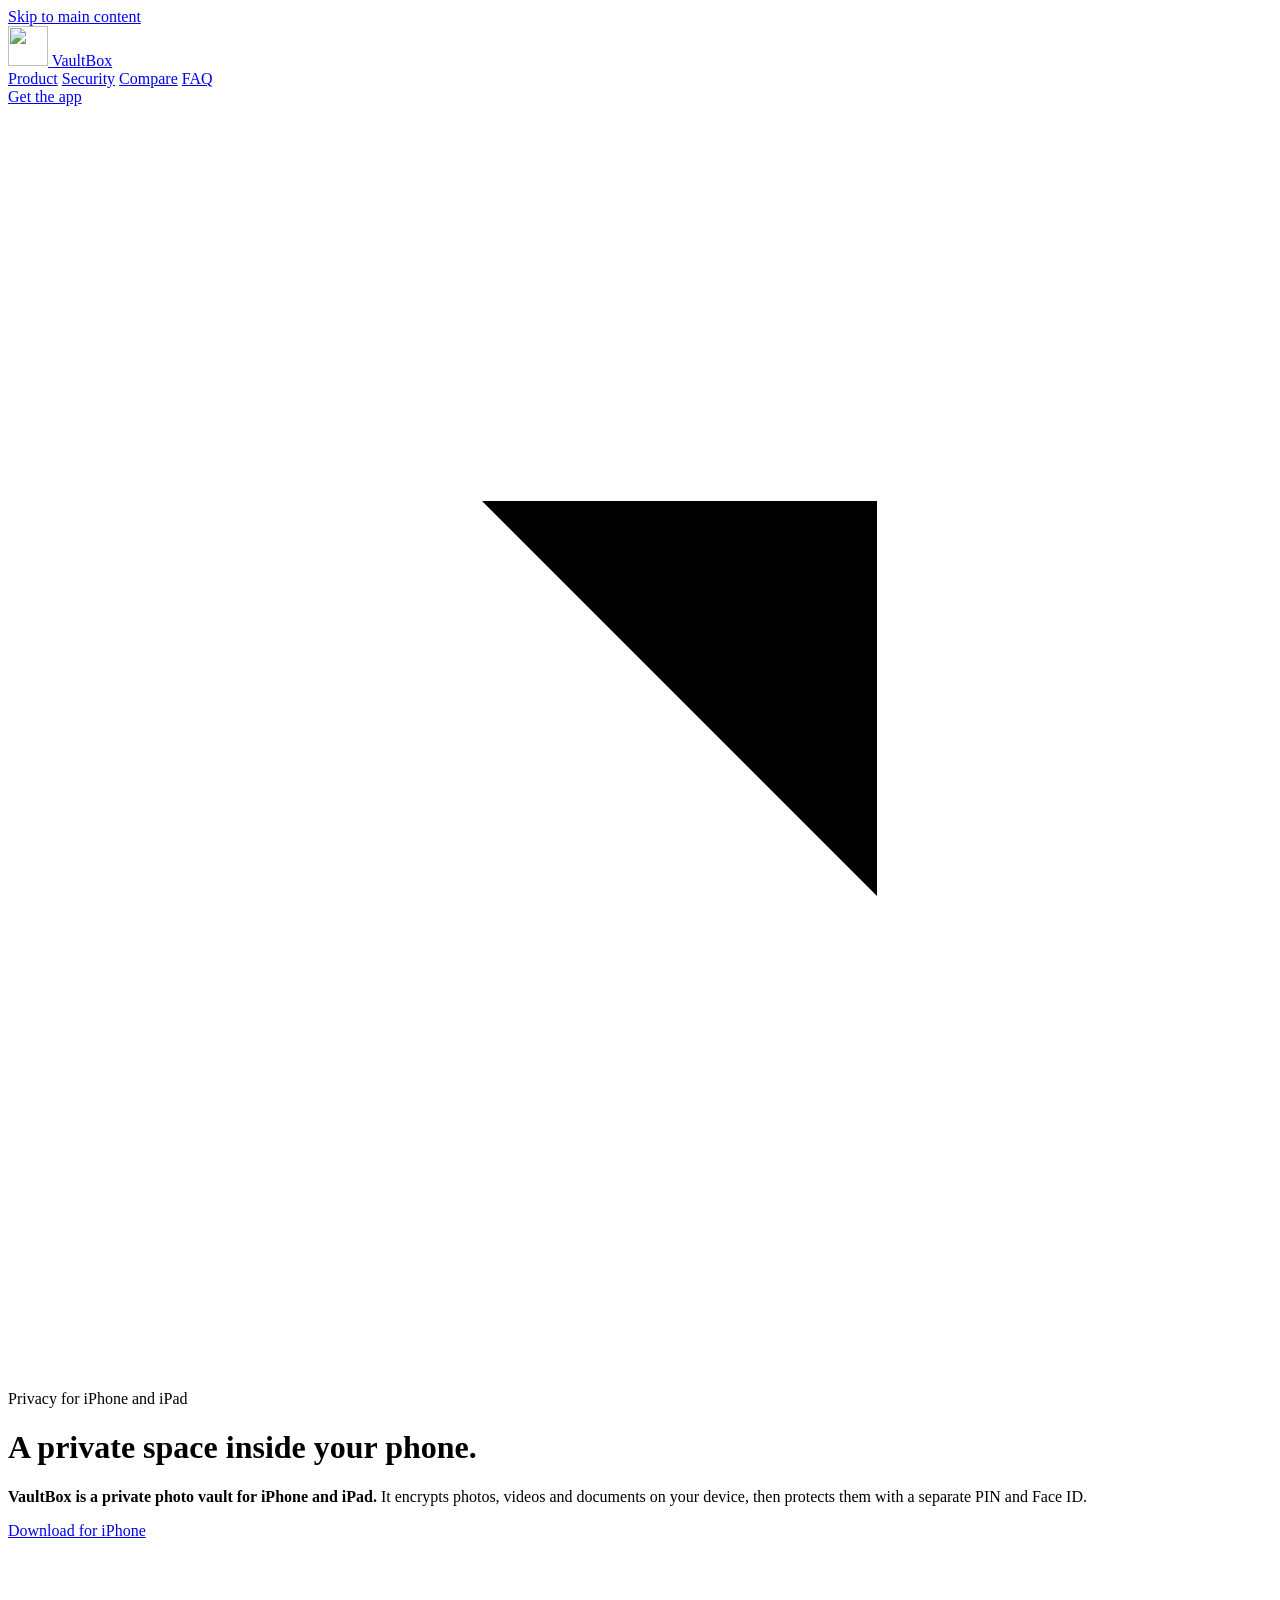
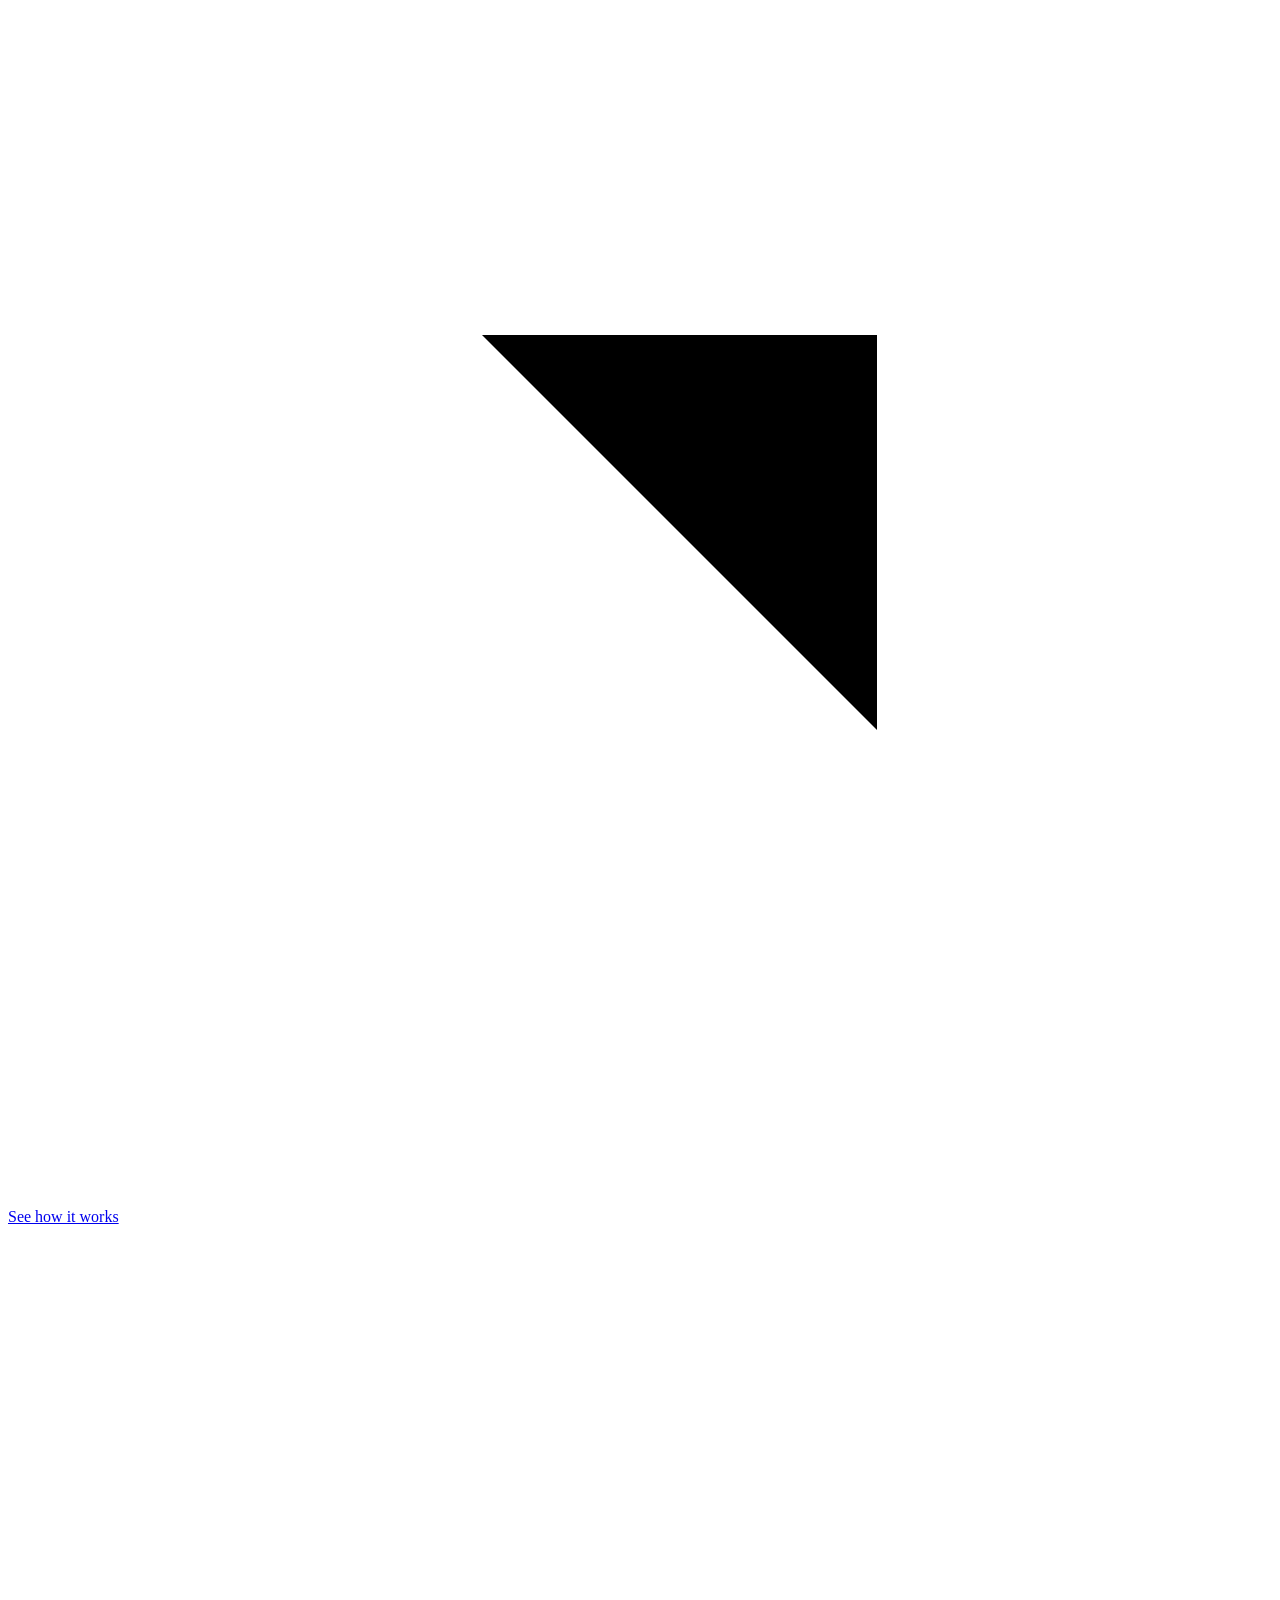
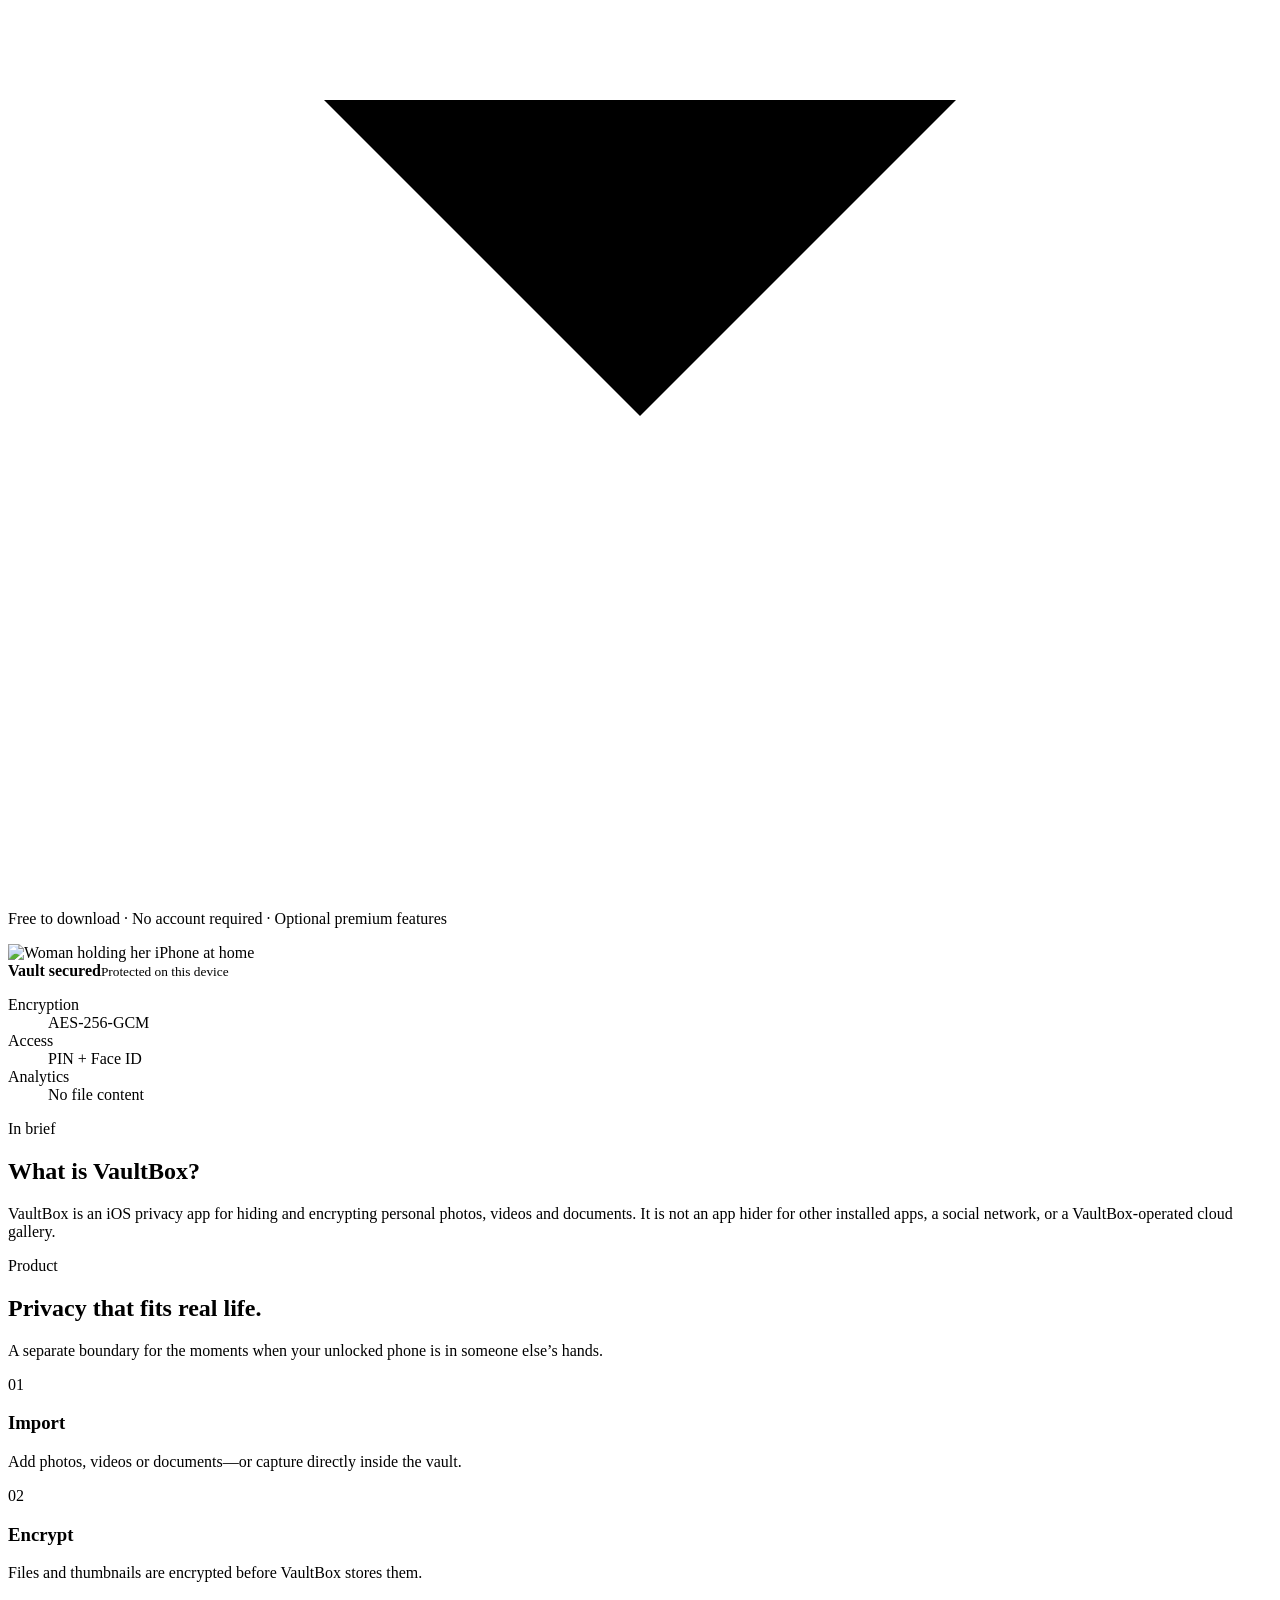
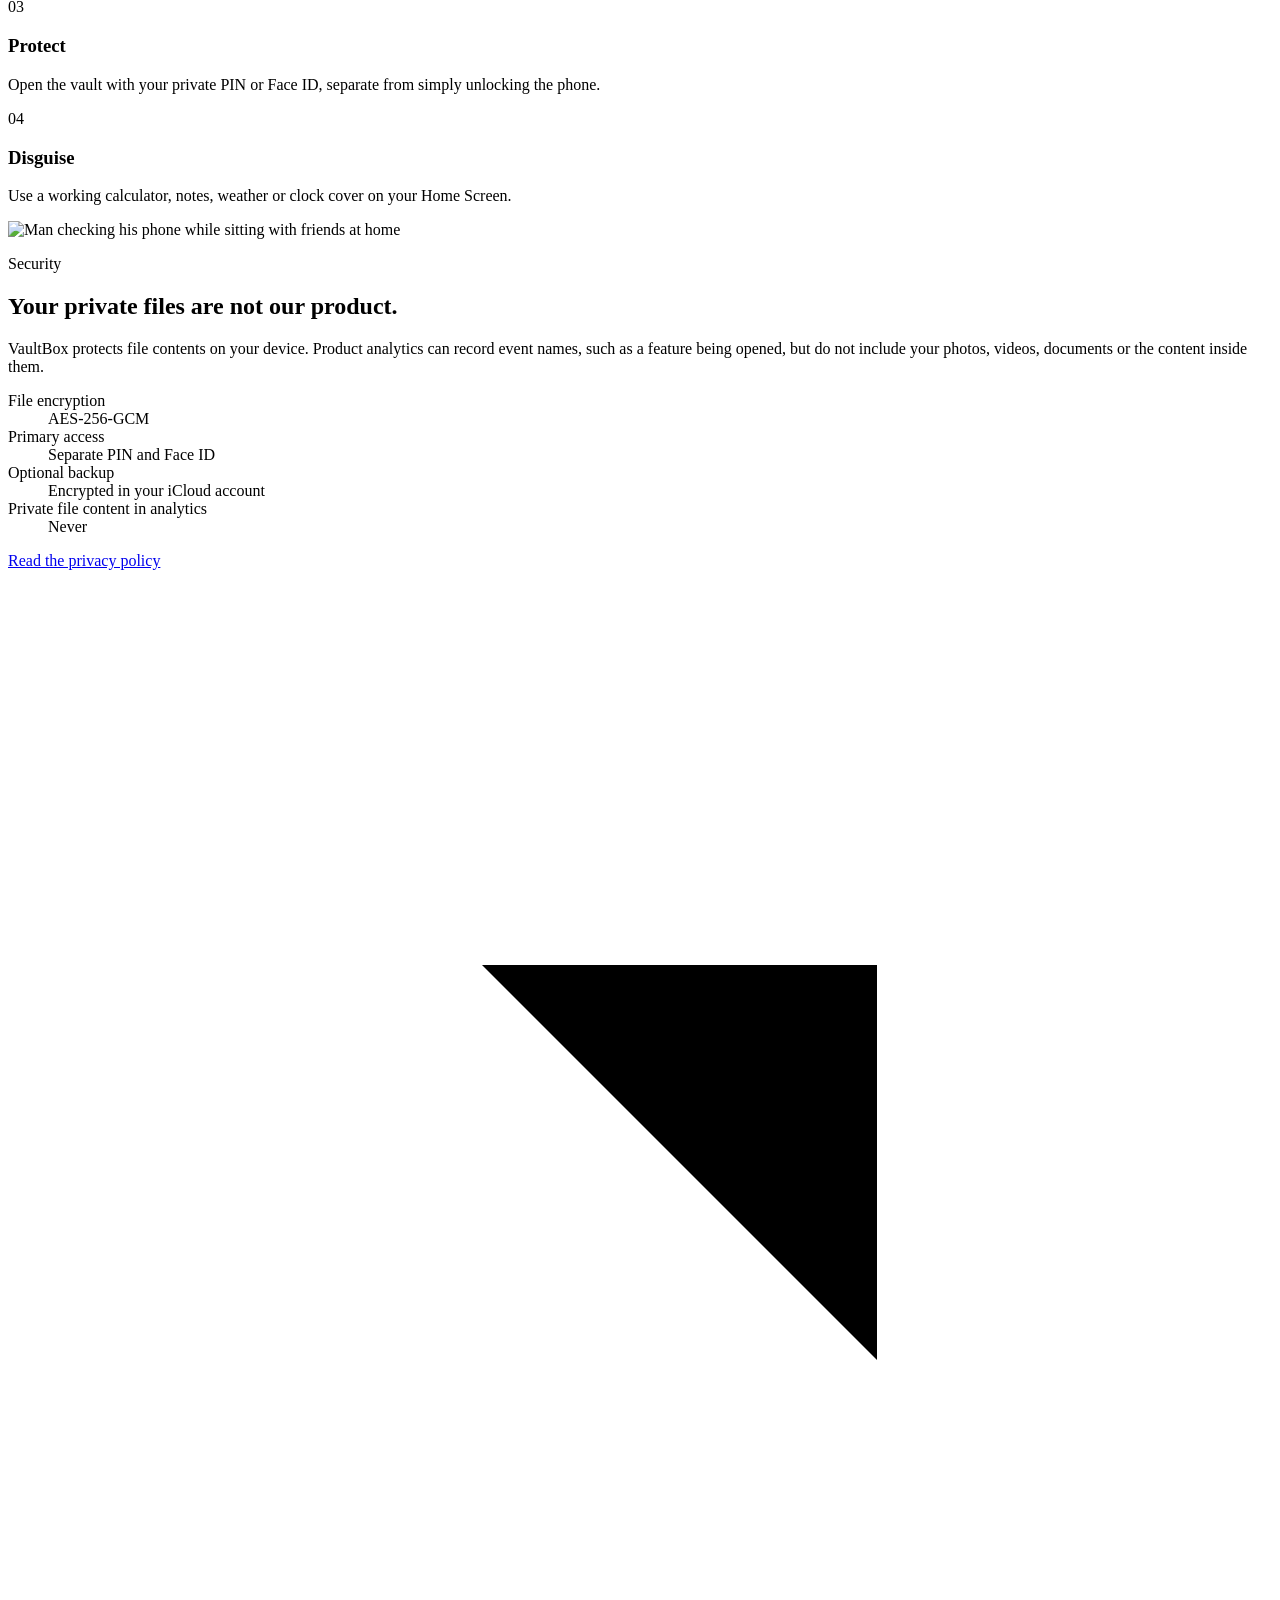
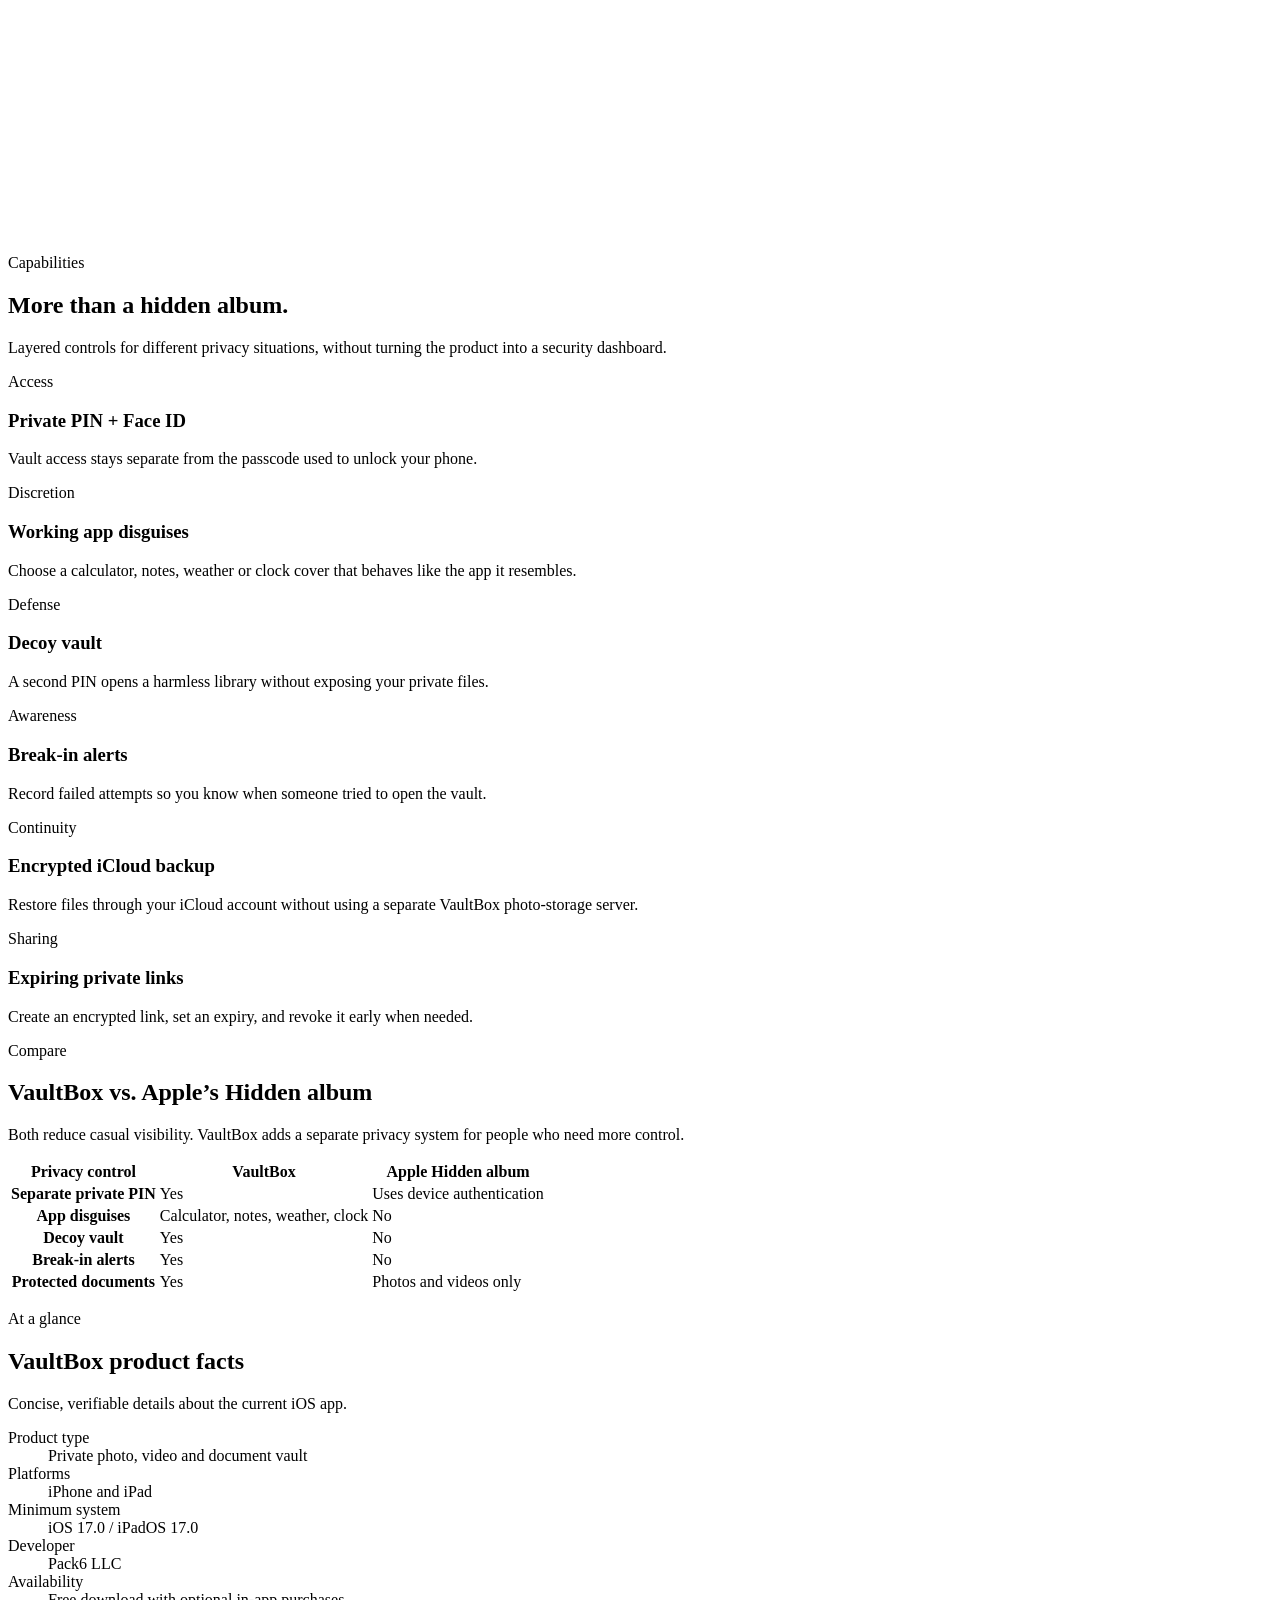
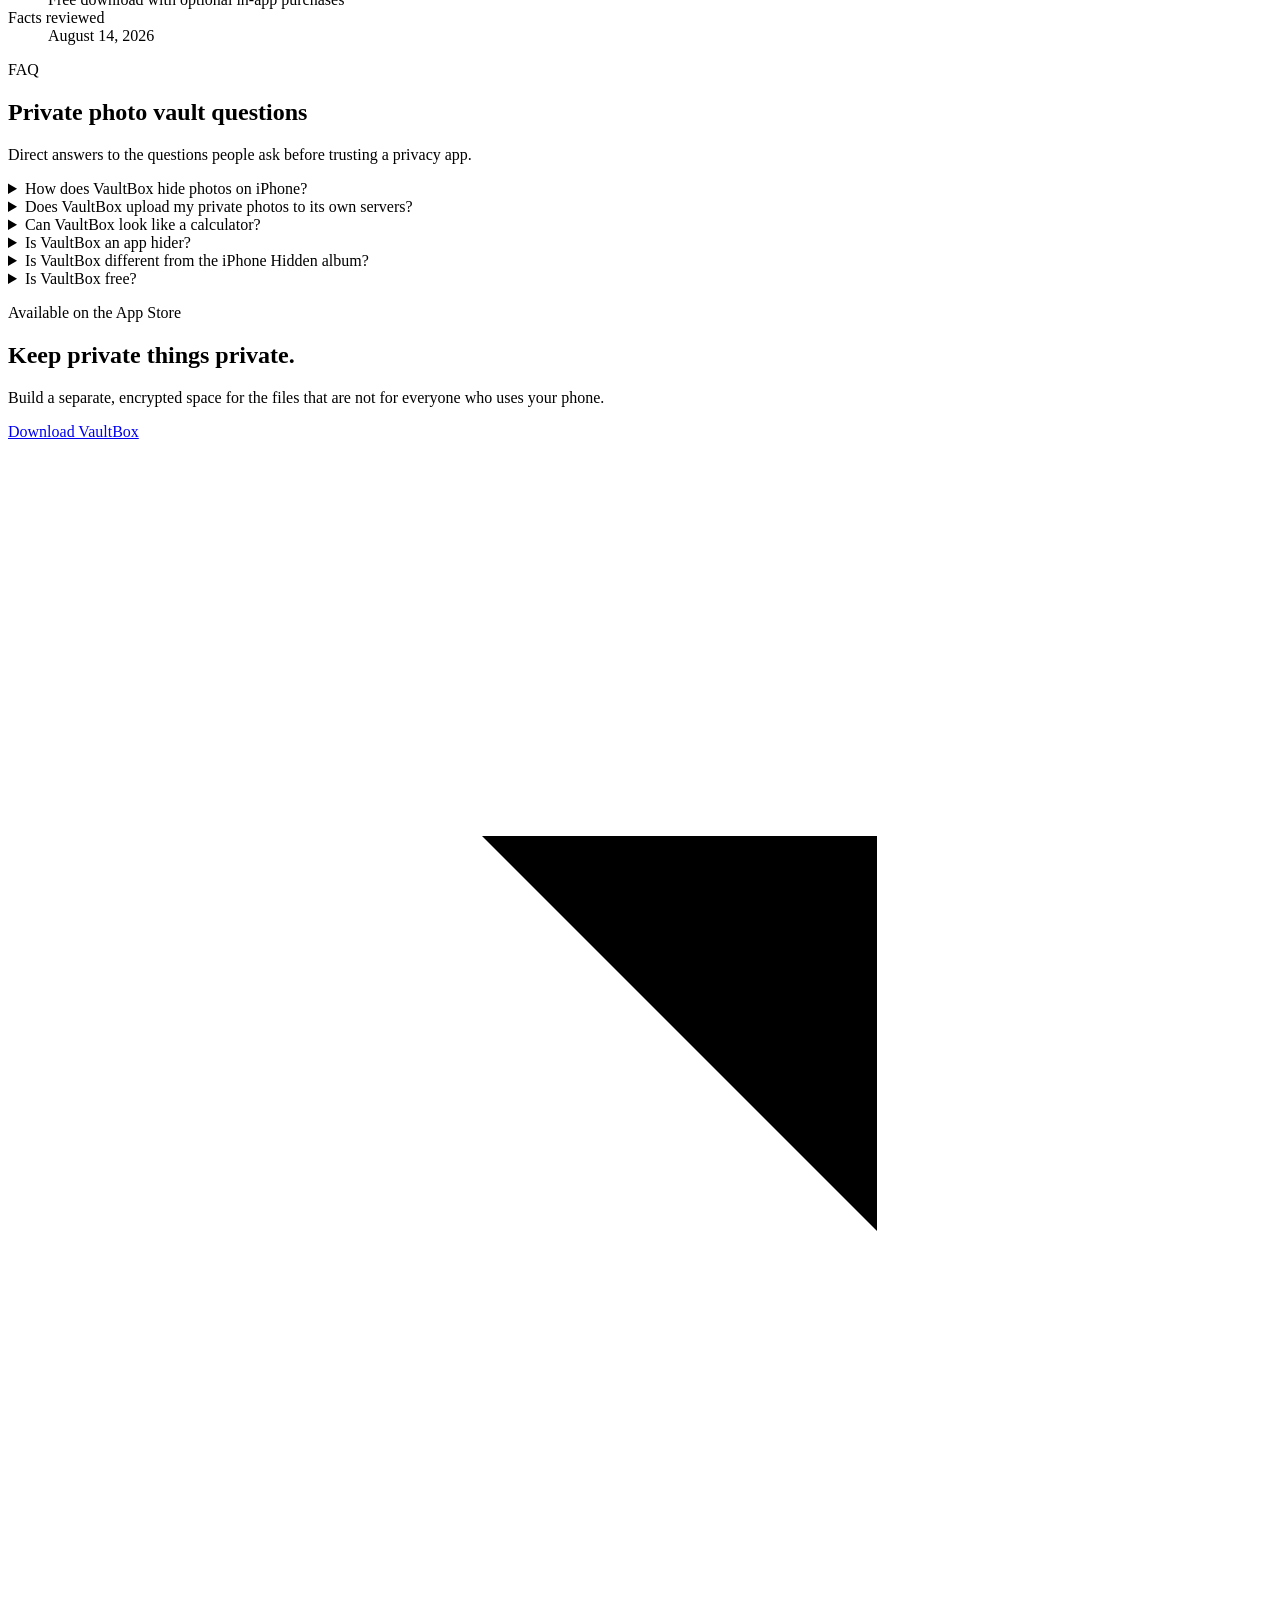
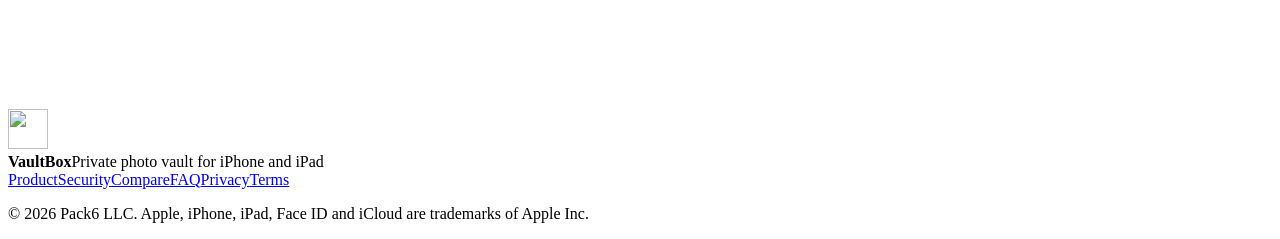
==== commit fc5512ff: "Refine landing page labels and icons" ====
--- a/docs/index.html
+++ b/docs/index.html
@@ -142,7 +142,7 @@
       <a href="#compare">Compare</a>
       <a href="#faq">FAQ</a>
     </div>
-    <a class="button button-small" href="https://apps.apple.com/us/app/vaultbox-hide-secret-photos/id6758970966">Get the app <span aria-hidden="true">↗</span></a>
+    <a class="button button-small" href="https://apps.apple.com/us/app/vaultbox-hide-secret-photos/id6758970966">Get the app <svg class="icon-arrow" viewBox="0 0 16 16" aria-hidden="true"><path d="M5 11 11 5M6 5h5v5"/></svg></a>
   </nav>
 
   <main id="main">
@@ -152,8 +152,8 @@
         <h1>A private space inside your phone.</h1>
         <p class="hero-definition"><strong>VaultBox is a private photo vault for iPhone and iPad.</strong> It encrypts photos, videos and documents on your device, then protects them with a separate PIN and Face ID.</p>
         <div class="hero-actions">
-          <a class="button button-primary" href="https://apps.apple.com/us/app/vaultbox-hide-secret-photos/id6758970966">Download for iPhone <span aria-hidden="true">↗</span></a>
-          <a class="button button-quiet" href="#product">See how it works <span aria-hidden="true">↓</span></a>
+          <a class="button button-primary" href="https://apps.apple.com/us/app/vaultbox-hide-secret-photos/id6758970966">Download for iPhone <svg class="icon-arrow" viewBox="0 0 16 16" aria-hidden="true"><path d="M5 11 11 5M6 5h5v5"/></svg></a>
+          <a class="button button-quiet" href="#product">See how it works <svg class="icon-arrow" viewBox="0 0 16 16" aria-hidden="true"><path d="m4 6 4 4 4-4"/></svg></a>
         </div>
         <p class="hero-note">Free to download · No account required · Optional premium features</p>
       </div>
@@ -168,7 +168,7 @@
     </header>
 
     <section class="answer-strip" aria-labelledby="answer-title">
-      <p class="section-index">01 / The answer</p>
+      <p class="section-index">In brief</p>
       <div>
         <h2 id="answer-title">What is VaultBox?</h2>
         <p>VaultBox is an iOS privacy app for hiding and encrypting personal photos, videos and documents. It is not an app hider for other installed apps, a social network, or a VaultBox-operated cloud gallery.</p>
@@ -177,7 +177,7 @@
 
     <section id="product" class="section product-section">
       <div class="section-heading">
-        <p class="section-index">02 / Product</p>
+        <p class="section-index">Product</p>
         <div><h2>Privacy that fits real life.</h2><p>A separate boundary for the moments when your unlocked phone is in someone else’s hands.</p></div>
       </div>
       <div class="process-grid">
@@ -191,7 +191,7 @@
     <section id="security" class="security-section">
       <div class="security-photo"><img src="/assets/privacy-in-shared-spaces.webp" width="864" height="1821" loading="lazy" alt="Man checking his phone while sitting with friends at home"></div>
       <div class="security-content">
-        <p class="section-index">03 / Security</p>
+        <p class="section-index">Security</p>
         <h2>Your private files are not our product.</h2>
         <p>VaultBox protects file contents on your device. Product analytics can record event names, such as a feature being opened, but do not include your photos, videos, documents or the content inside them.</p>
         <dl class="fact-list">
@@ -200,13 +200,13 @@
           <div><dt>Optional backup</dt><dd>Encrypted in your iCloud account</dd></div>
           <div><dt>Private file content in analytics</dt><dd>Never</dd></div>
         </dl>
-        <a class="text-link" href="/privacy/">Read the privacy policy <span aria-hidden="true">↗</span></a>
+        <a class="text-link" href="/privacy/">Read the privacy policy <svg class="icon-arrow" viewBox="0 0 16 16" aria-hidden="true"><path d="M5 11 11 5M6 5h5v5"/></svg></a>
       </div>
     </section>
 
     <section class="section capabilities-section">
       <div class="section-heading">
-        <p class="section-index">04 / Capabilities</p>
+        <p class="section-index">Capabilities</p>
         <div><h2>More than a hidden album.</h2><p>Layered controls for different privacy situations, without turning the product into a security dashboard.</p></div>
       </div>
       <div class="capability-grid">
@@ -221,7 +221,7 @@
 
     <section id="compare" class="section compare-section">
       <div class="section-heading compact">
-        <p class="section-index">05 / Compare</p>
+        <p class="section-index">Compare</p>
         <div><h2>VaultBox vs. Apple’s Hidden album</h2><p>Both reduce casual visibility. VaultBox adds a separate privacy system for people who need more control.</p></div>
       </div>
       <div class="comparison-table" role="region" aria-label="VaultBox and Apple Hidden album comparison" tabindex="0">
@@ -239,7 +239,7 @@
     </section>
 
     <section class="snapshot-section" aria-labelledby="snapshot-title">
-      <div><p class="section-index">06 / At a glance</p><h2 id="snapshot-title">VaultBox product facts</h2><p>Concise, verifiable details about the current iOS app.</p></div>
+      <div><p class="section-index">At a glance</p><h2 id="snapshot-title">VaultBox product facts</h2><p>Concise, verifiable details about the current iOS app.</p></div>
       <dl>
         <div><dt>Product type</dt><dd>Private photo, video and document vault</dd></div>
         <div><dt>Platforms</dt><dd>iPhone and iPad</dd></div>
@@ -252,7 +252,7 @@
 
     <section id="faq" class="section faq-section">
       <div class="section-heading compact">
-        <p class="section-index">07 / FAQ</p>
+        <p class="section-index">FAQ</p>
         <div><h2>Private photo vault questions</h2><p>Direct answers to the questions people ask before trusting a privacy app.</p></div>
       </div>
       <div class="faq-list">
@@ -267,7 +267,7 @@
 
     <section class="final-cta">
       <div><p class="kicker"><span></span> Available on the App Store</p><h2>Keep private things private.</h2><p>Build a separate, encrypted space for the files that are not for everyone who uses your phone.</p></div>
-      <a class="button button-light" href="https://apps.apple.com/us/app/vaultbox-hide-secret-photos/id6758970966">Download VaultBox <span aria-hidden="true">↗</span></a>
+      <a class="button button-light" href="https://apps.apple.com/us/app/vaultbox-hide-secret-photos/id6758970966">Download VaultBox <svg class="icon-arrow" viewBox="0 0 16 16" aria-hidden="true"><path d="M5 11 11 5M6 5h5v5"/></svg></a>
     </section>
   </main>
 
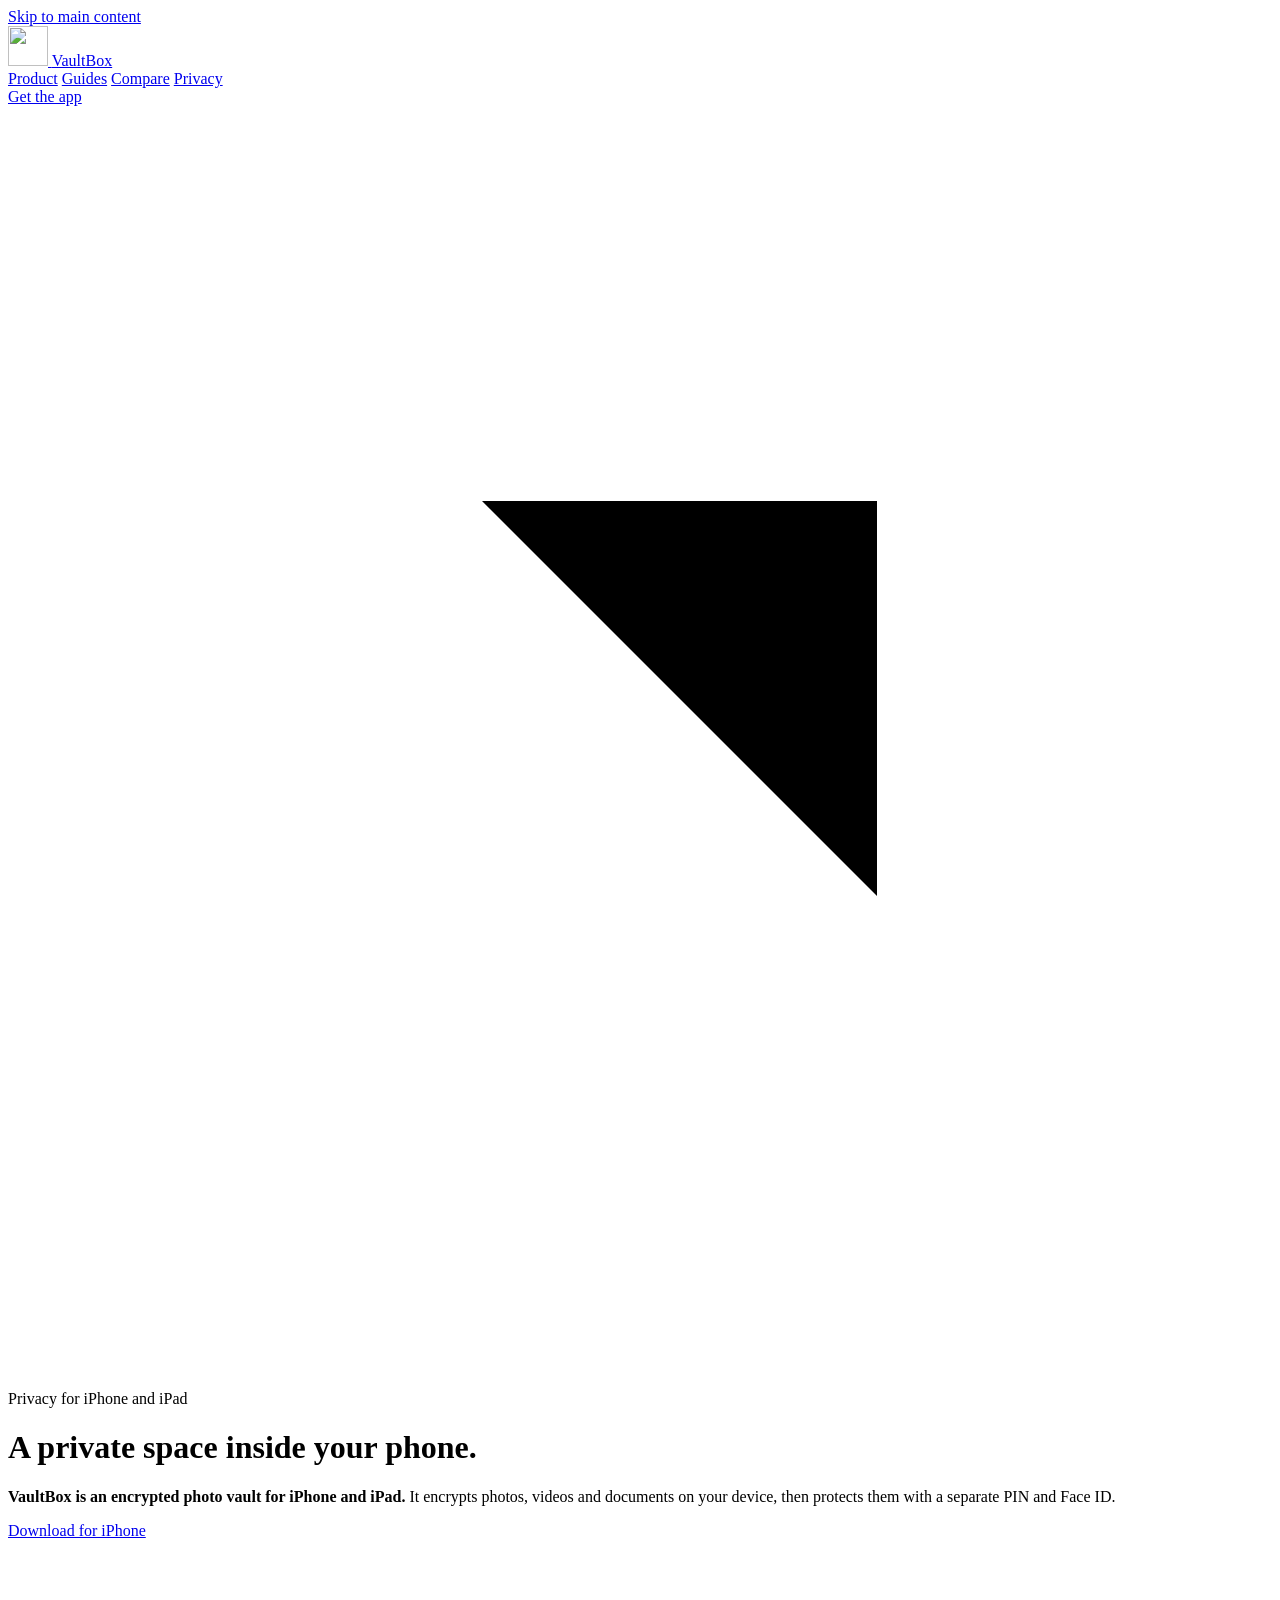
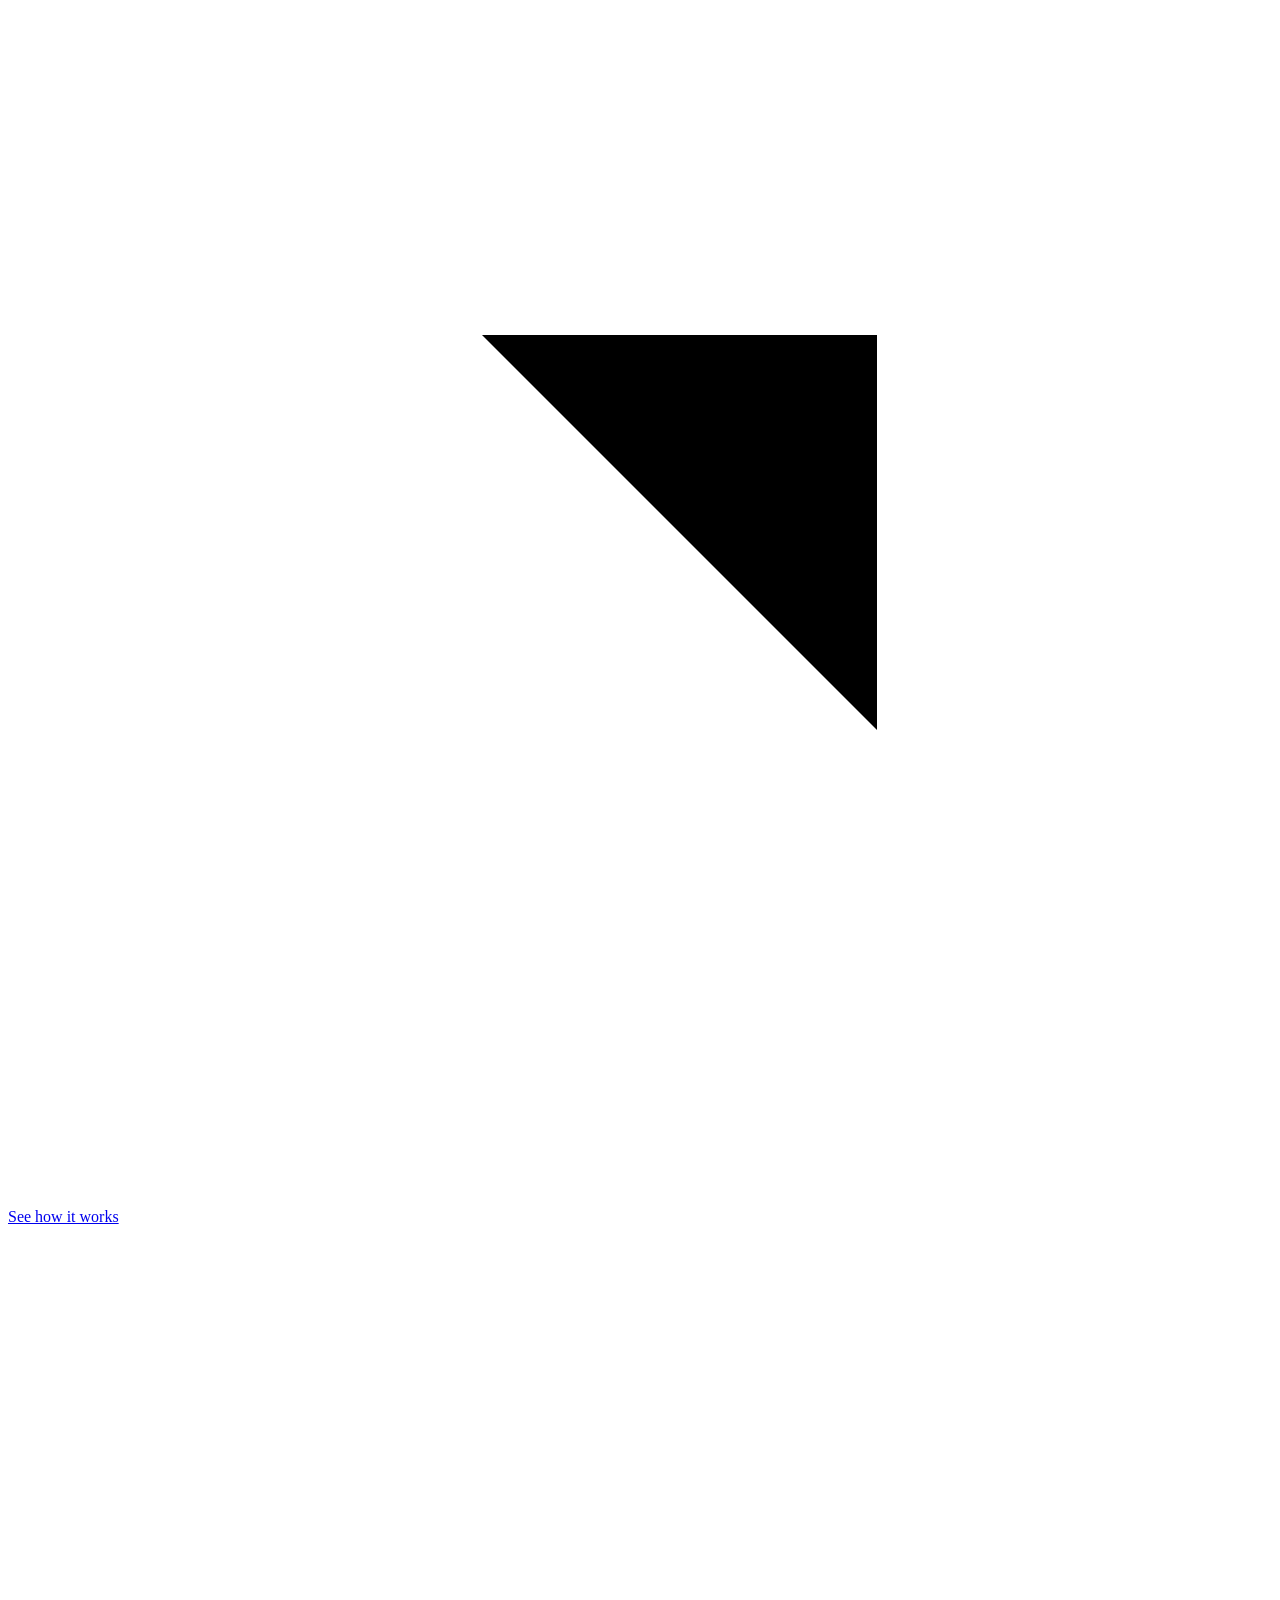
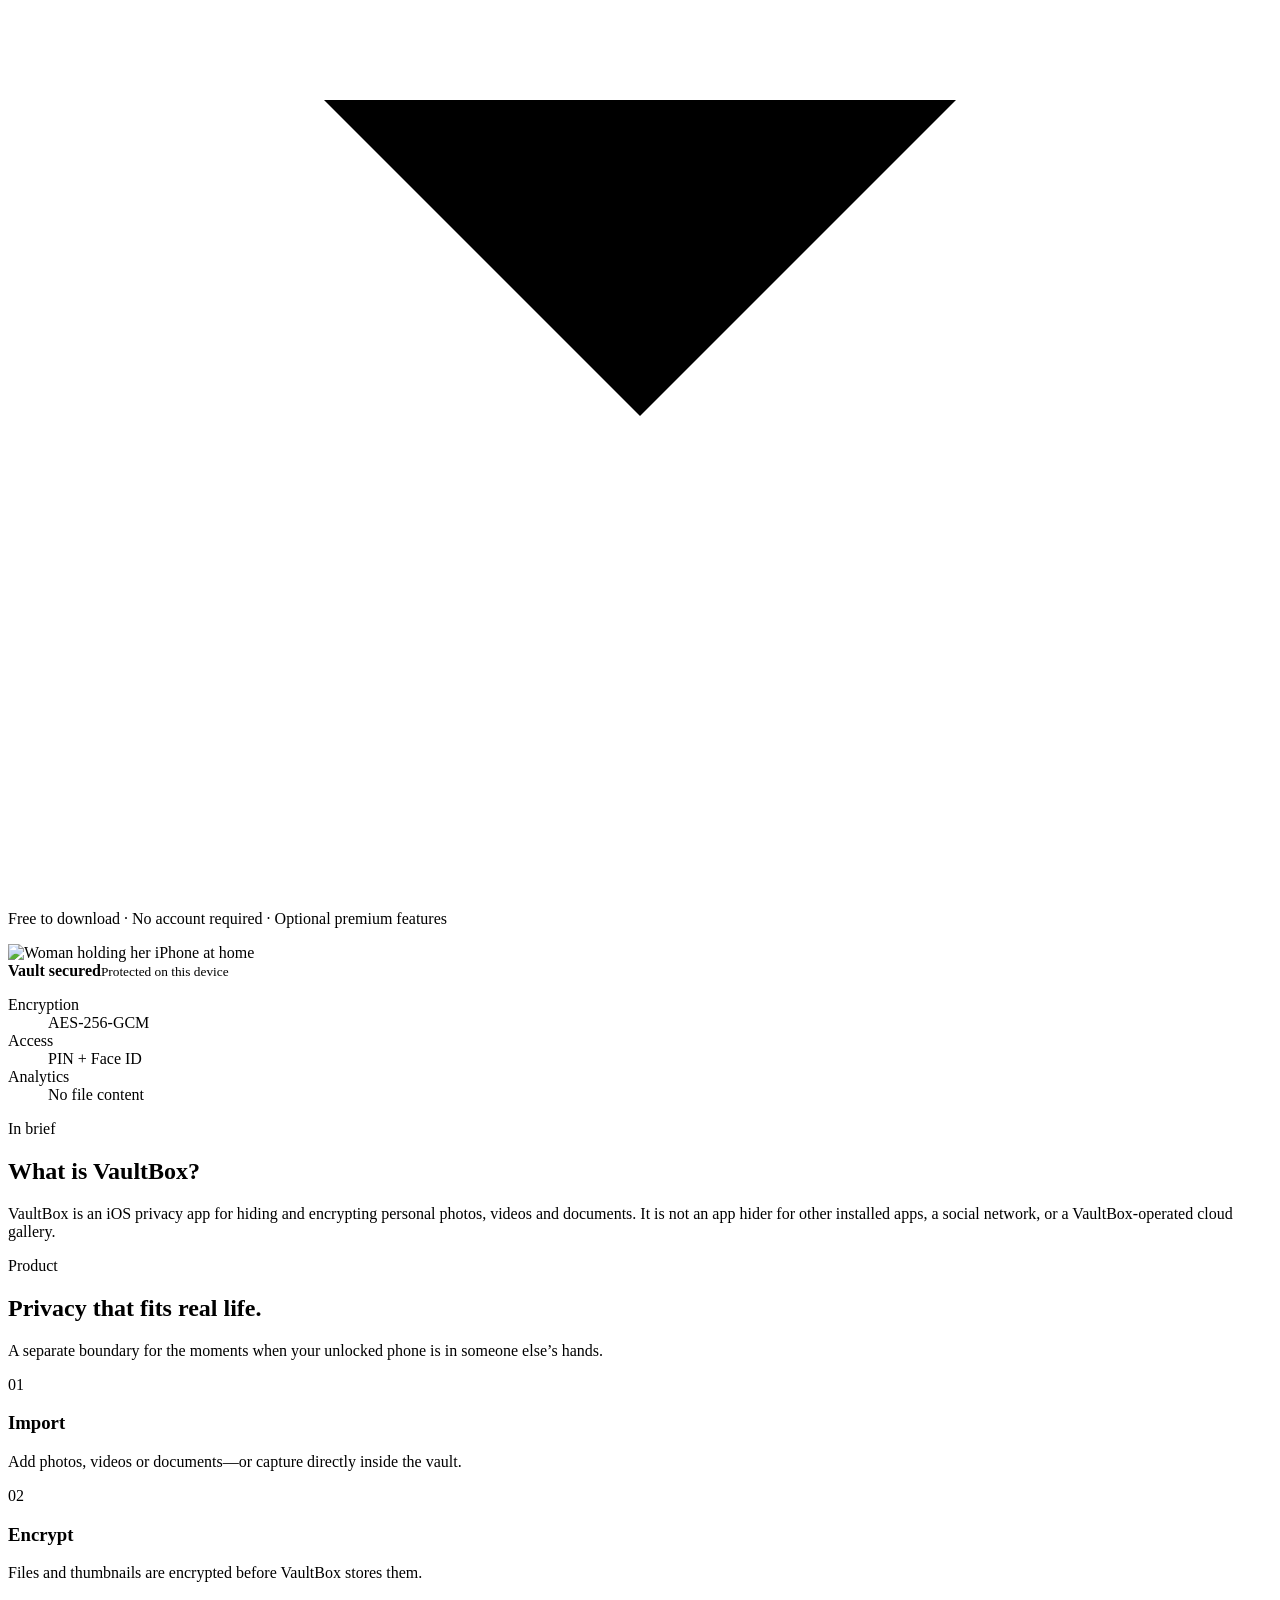
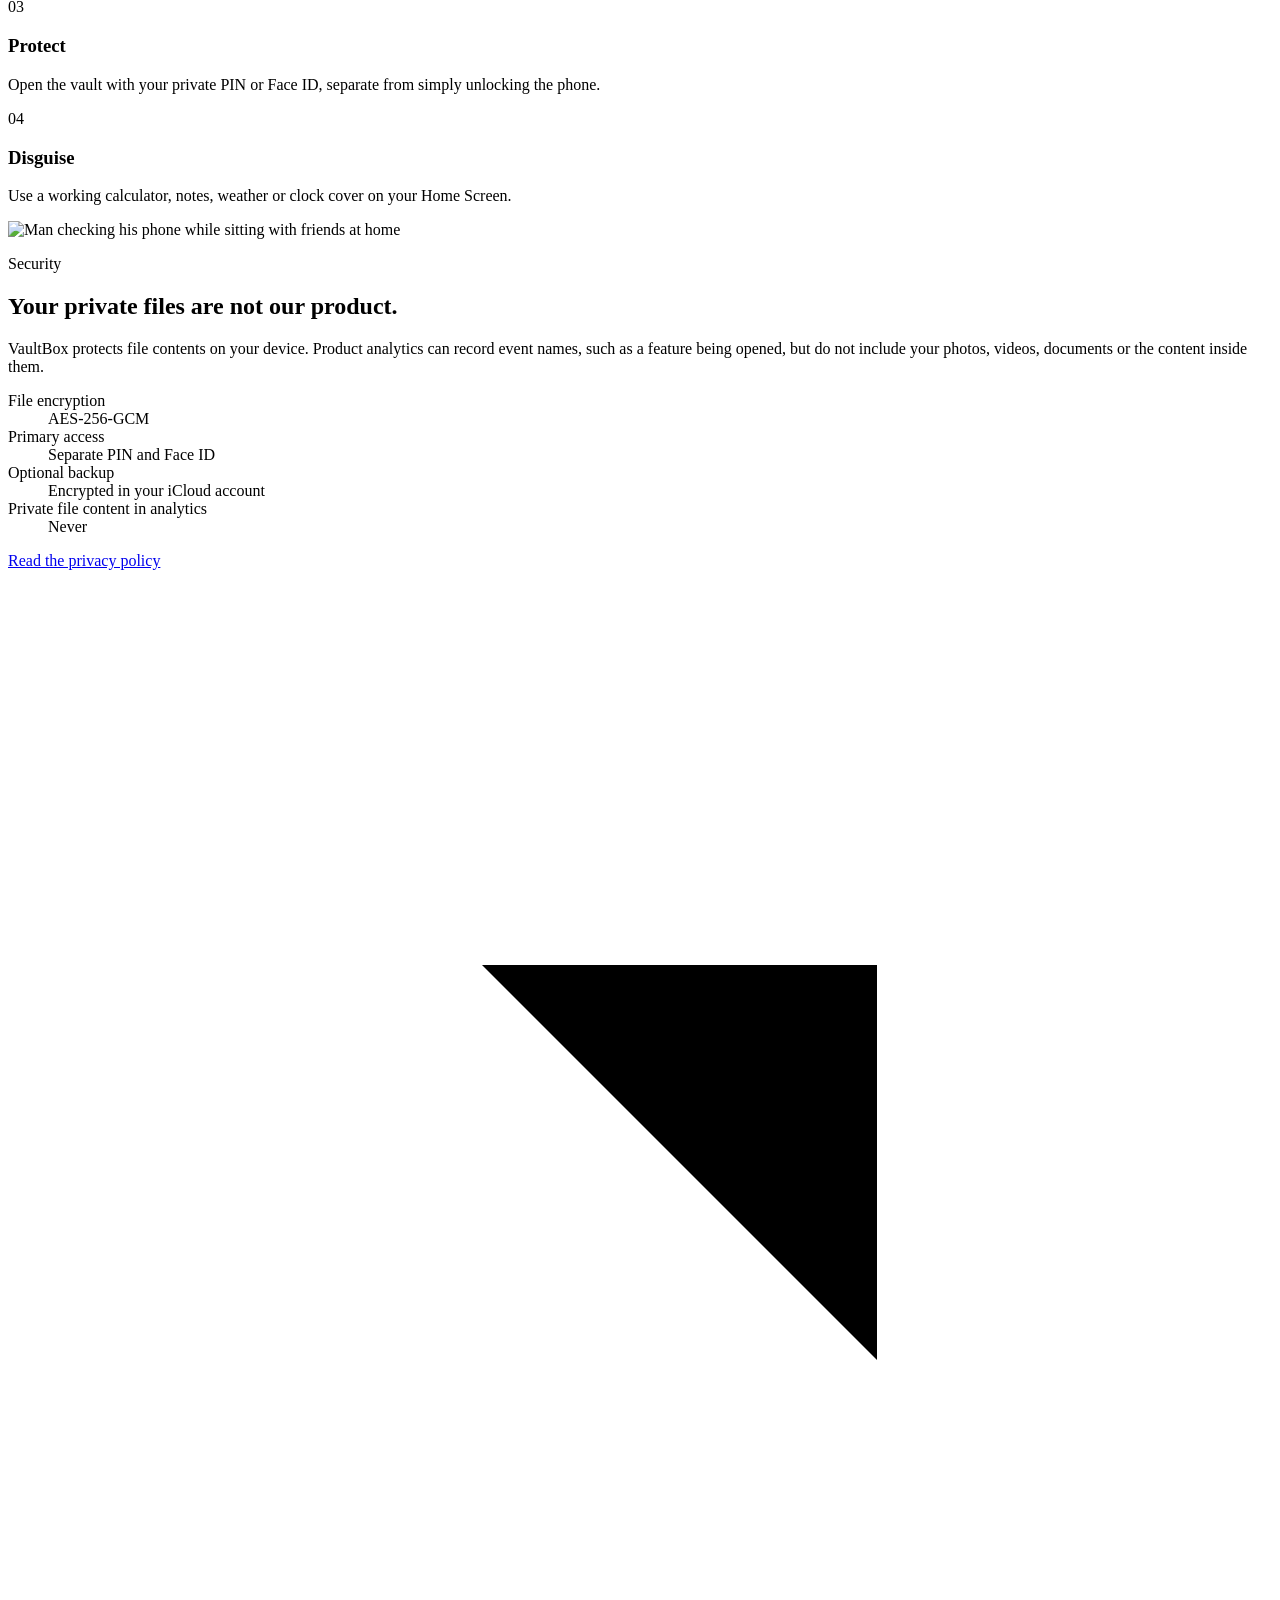
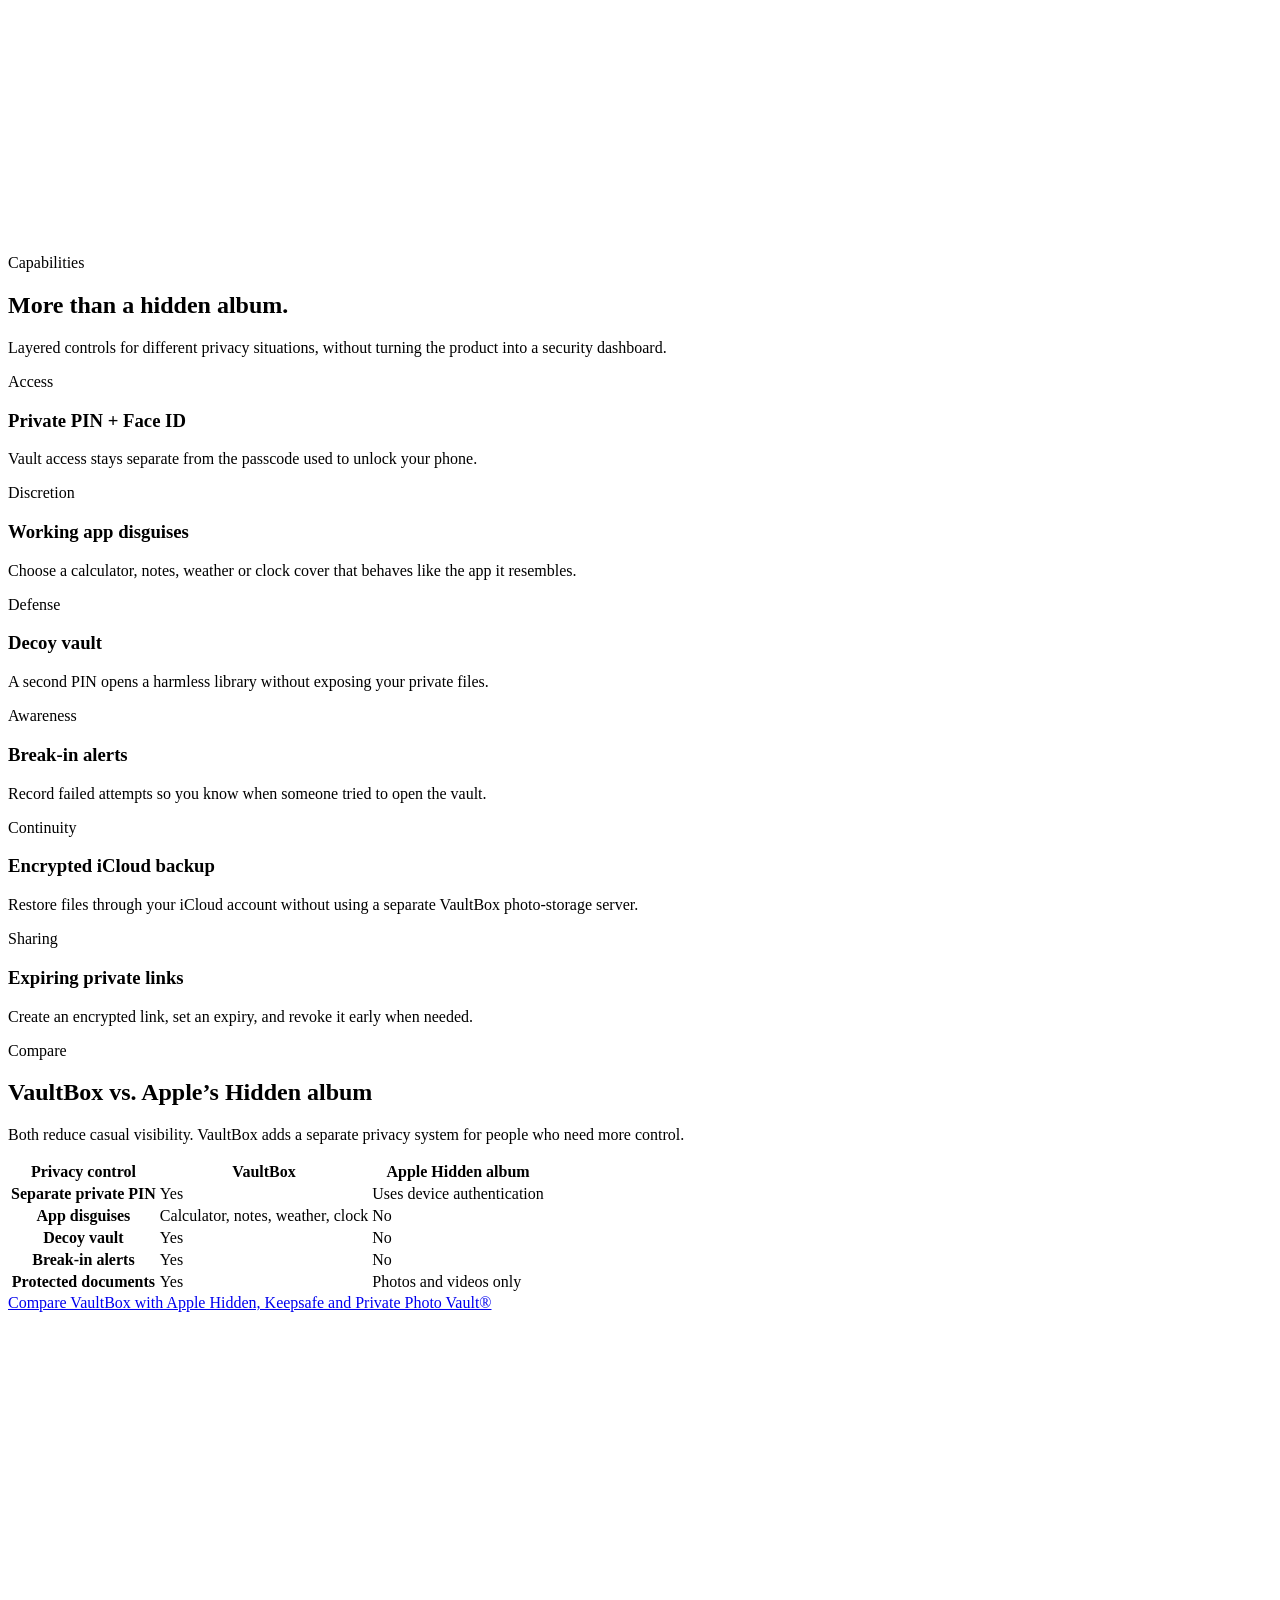
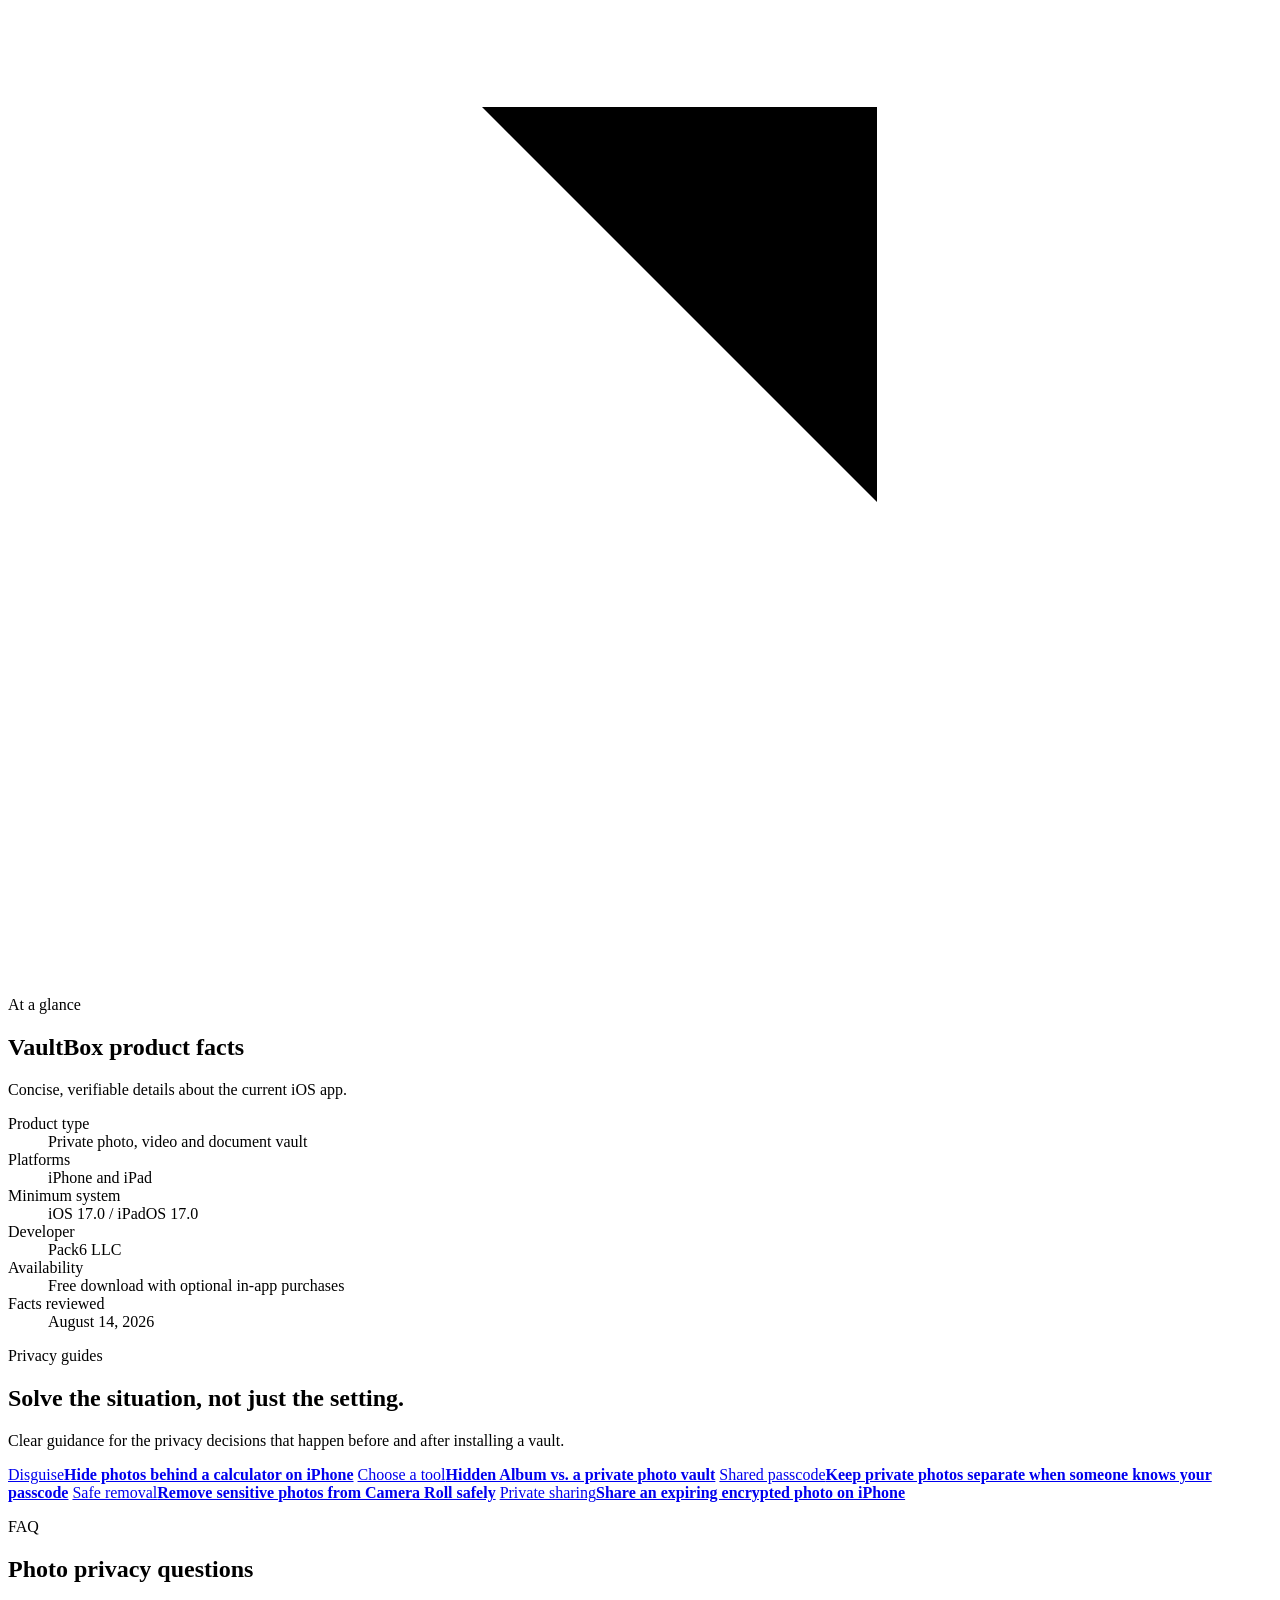
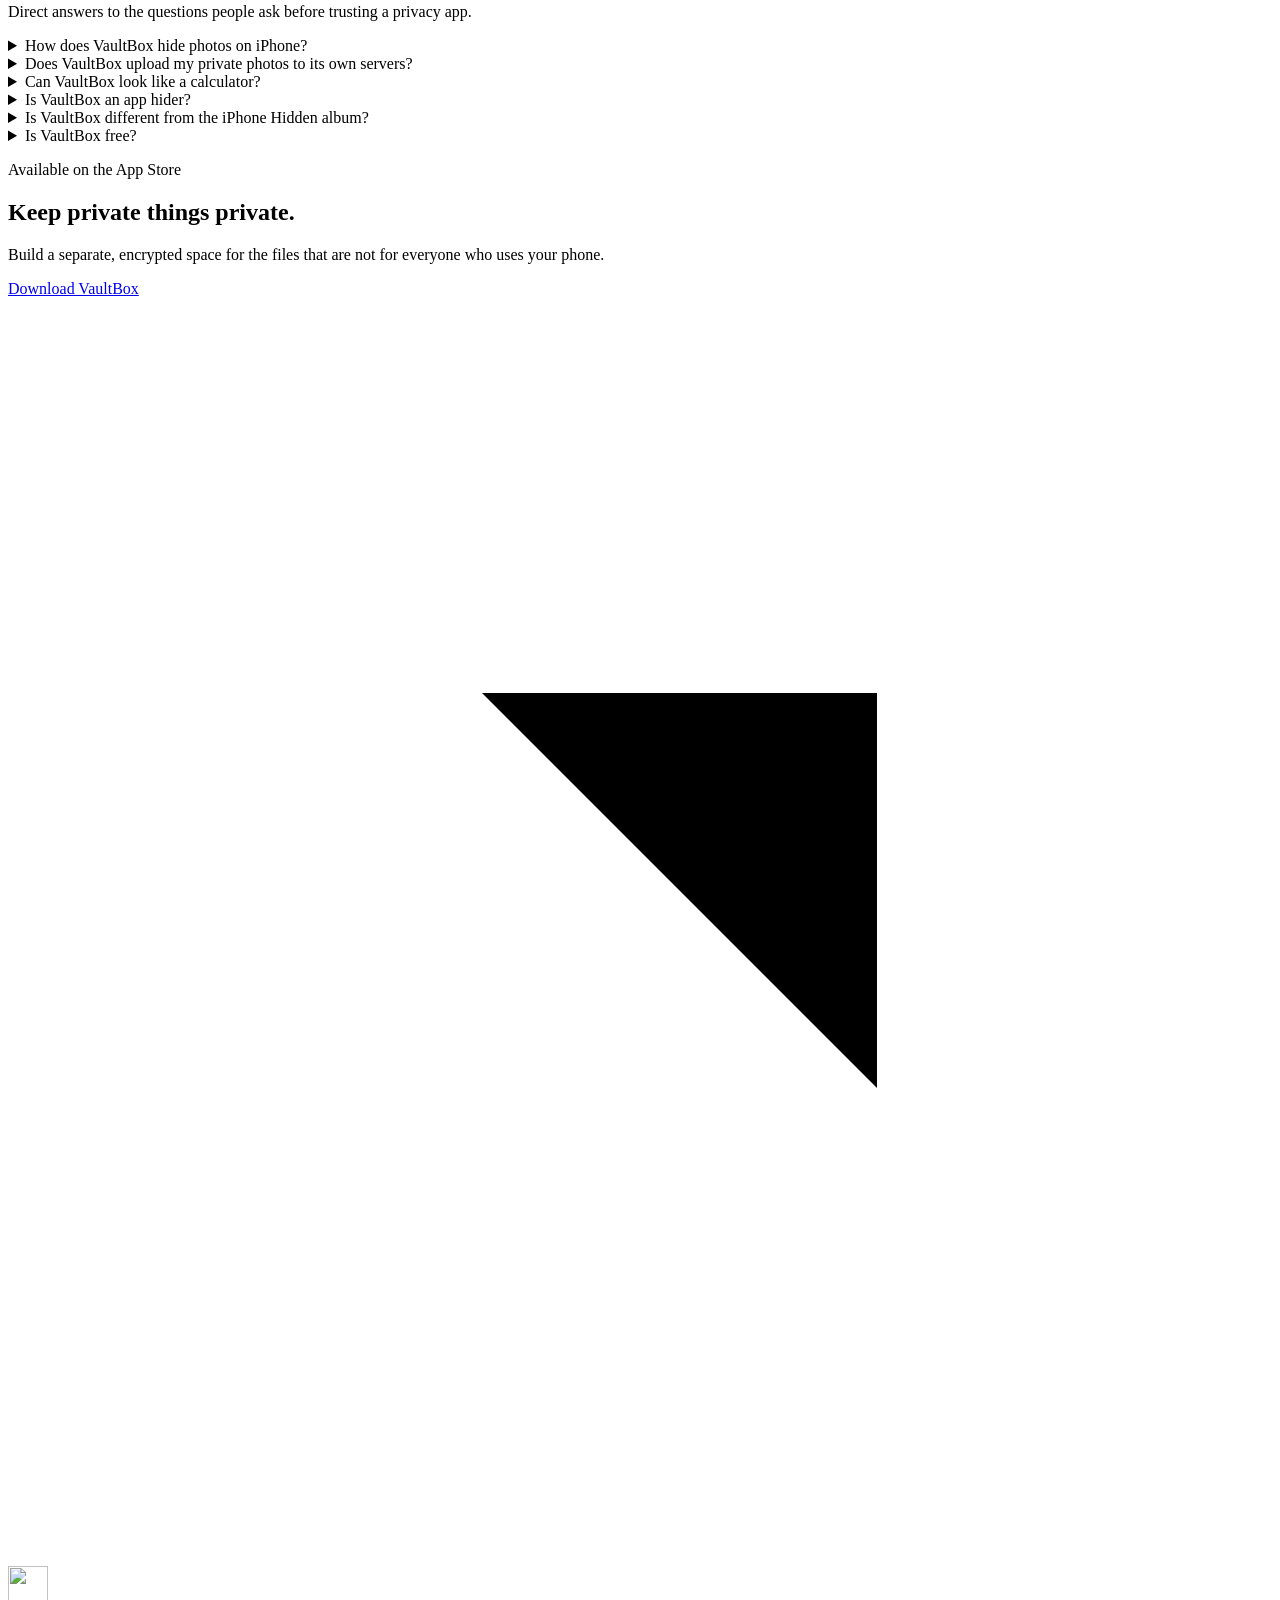
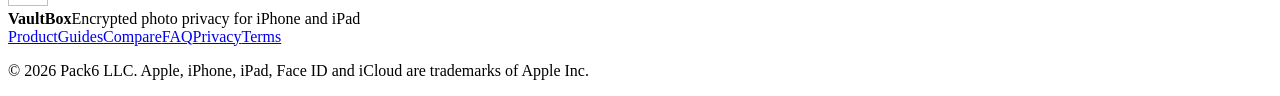
==== commit d782b938: "Add SEO guides and comparison content" ====
--- a/docs/index.html
+++ b/docs/index.html
@@ -3,7 +3,7 @@
 <head>
   <meta charset="utf-8">
   <meta name="viewport" content="width=device-width, initial-scale=1">
-  <title>Private Photo Vault for iPhone | VaultBox</title>
+  <title>Encrypted Photo Vault for iPhone | VaultBox</title>
   <meta name="description" content="Protect private photos, videos and documents in an encrypted iPhone vault with Face ID, a separate PIN, app disguises and iCloud backup.">
   <meta name="robots" content="index, follow, max-image-preview:large, max-snippet:-1, max-video-preview:-1">
   <meta name="theme-color" content="#0a0b0f">
@@ -19,14 +19,14 @@
   <meta property="og:type" content="website">
   <meta property="og:site_name" content="VaultBox">
   <meta property="og:url" content="https://vaultbox.pacsix.com/">
-  <meta property="og:title" content="Private Photo Vault for iPhone | VaultBox">
+  <meta property="og:title" content="Encrypted Photo Vault for iPhone | VaultBox">
   <meta property="og:description" content="A private, encrypted space for the photos, videos and documents that are not for everyone.">
   <meta property="og:image" content="https://vaultbox.pacsix.com/assets/vaultbox-social.webp">
   <meta property="og:image:width" content="1200">
   <meta property="og:image:height" content="630">
   <meta property="og:image:alt" content="A woman holding her iPhone in a calm, sunlit home">
   <meta name="twitter:card" content="summary_large_image">
-  <meta name="twitter:title" content="Private Photo Vault for iPhone | VaultBox">
+  <meta name="twitter:title" content="Encrypted Photo Vault for iPhone | VaultBox">
   <meta name="twitter:description" content="Keep private photos, videos and documents encrypted and out of sight on iPhone.">
   <meta name="twitter:image" content="https://vaultbox.pacsix.com/assets/vaultbox-social.webp">
 
@@ -51,7 +51,7 @@
       {
         "@type": "WebPage",
         "@id": "https://vaultbox.pacsix.com/#webpage",
-        "name": "VaultBox Private Photo Vault for iPhone",
+        "name": "VaultBox",
         "url": "https://vaultbox.pacsix.com/",
         "description": "Official product page for VaultBox, an encrypted private photo, video and document vault for iPhone and iPad.",
         "isPartOf": { "@id": "https://vaultbox.pacsix.com/#website" },
@@ -67,7 +67,7 @@
         "sameAs": "https://apps.apple.com/us/app/vaultbox-hide-secret-photos/id6758970966",
         "mainEntityOfPage": { "@id": "https://vaultbox.pacsix.com/#webpage" },
         "applicationCategory": "SecurityApplication",
-        "applicationSubCategory": "Private photo vault",
+        "applicationSubCategory": "Photo and video privacy",
         "operatingSystem": "iOS 17.0 or later; iPadOS 17.0 or later",
         "isAccessibleForFree": true,
         "offers": {
@@ -76,7 +76,7 @@
           "priceCurrency": "USD",
           "url": "https://apps.apple.com/us/app/vaultbox-hide-secret-photos/id6758970966"
         },
-        "description": "VaultBox is an encrypted private photo vault for iPhone and iPad. It protects photos, videos and documents with AES-256-GCM encryption, a separate PIN, Face ID, app disguises and optional encrypted iCloud backup.",
+        "description": "VaultBox is an encrypted photo vault for iPhone and iPad. It protects photos, videos and documents with AES-256-GCM encryption, a separate PIN, Face ID, app disguises and optional encrypted iCloud backup.",
         "featureList": [
           "AES-256-GCM file encryption",
           "Separate PIN and Face ID access",
@@ -138,9 +138,9 @@
     </a>
     <div class="nav-links">
       <a href="#product">Product</a>
-      <a href="#security">Security</a>
-      <a href="#compare">Compare</a>
-      <a href="#faq">FAQ</a>
+      <a href="/guides/">Guides</a>
+      <a href="/compare/">Compare</a>
+      <a href="/privacy/">Privacy</a>
     </div>
     <a class="button button-small" href="https://apps.apple.com/us/app/vaultbox-hide-secret-photos/id6758970966">Get the app <svg class="icon-arrow" viewBox="0 0 16 16" aria-hidden="true"><path d="M5 11 11 5M6 5h5v5"/></svg></a>
   </nav>
@@ -150,7 +150,7 @@
       <div class="hero-copy">
         <p class="kicker"><span></span> Privacy for iPhone and iPad</p>
         <h1>A private space inside your phone.</h1>
-        <p class="hero-definition"><strong>VaultBox is a private photo vault for iPhone and iPad.</strong> It encrypts photos, videos and documents on your device, then protects them with a separate PIN and Face ID.</p>
+        <p class="hero-definition"><strong>VaultBox is an encrypted photo vault for iPhone and iPad.</strong> It encrypts photos, videos and documents on your device, then protects them with a separate PIN and Face ID.</p>
         <div class="hero-actions">
           <a class="button button-primary" href="https://apps.apple.com/us/app/vaultbox-hide-secret-photos/id6758970966">Download for iPhone <svg class="icon-arrow" viewBox="0 0 16 16" aria-hidden="true"><path d="M5 11 11 5M6 5h5v5"/></svg></a>
           <a class="button button-quiet" href="#product">See how it works <svg class="icon-arrow" viewBox="0 0 16 16" aria-hidden="true"><path d="m4 6 4 4 4-4"/></svg></a>
@@ -236,6 +236,7 @@
           </tbody>
         </table>
       </div>
+      <a class="text-link compare-link" href="/compare/">Compare VaultBox with Apple Hidden, Keepsafe and Private Photo Vault® <svg class="icon-arrow" viewBox="0 0 16 16" aria-hidden="true"><path d="M5 11 11 5M6 5h5v5"/></svg></a>
     </section>
 
     <section class="snapshot-section" aria-labelledby="snapshot-title">
@@ -250,10 +251,24 @@
       </dl>
     </section>
 
+    <section class="section home-guides-section" aria-labelledby="home-guides-title">
+      <div class="section-heading compact">
+        <p class="section-index">Privacy guides</p>
+        <div><h2 id="home-guides-title">Solve the situation, not just the setting.</h2><p>Clear guidance for the privacy decisions that happen before and after installing a vault.</p></div>
+      </div>
+      <div class="home-guide-list">
+        <a href="/guides/how-to-hide-photos-behind-calculator-iphone/"><span>Disguise</span><strong>Hide photos behind a calculator on iPhone</strong></a>
+        <a href="/guides/iphone-hidden-album-vs-private-photo-vault/"><span>Choose a tool</span><strong>Hidden Album vs. a private photo vault</strong></a>
+        <a href="/guides/private-photos-when-someone-knows-passcode/"><span>Shared passcode</span><strong>Keep private photos separate when someone knows your passcode</strong></a>
+        <a href="/guides/remove-sensitive-photos-camera-roll-safely/"><span>Safe removal</span><strong>Remove sensitive photos from Camera Roll safely</strong></a>
+        <a href="/guides/share-expiring-encrypted-photo-iphone/"><span>Private sharing</span><strong>Share an expiring encrypted photo on iPhone</strong></a>
+      </div>
+    </section>
+
     <section id="faq" class="section faq-section">
       <div class="section-heading compact">
         <p class="section-index">FAQ</p>
-        <div><h2>Private photo vault questions</h2><p>Direct answers to the questions people ask before trusting a privacy app.</p></div>
+        <div><h2>Photo privacy questions</h2><p>Direct answers to the questions people ask before trusting a privacy app.</p></div>
       </div>
       <div class="faq-list">
         <details><summary>How does VaultBox hide photos on iPhone?</summary><p>Import photos and videos into VaultBox, where they are encrypted and protected by your private PIN and Face ID. You can then remove the originals from Apple Photos when you are ready.</p></details>
@@ -272,8 +287,8 @@
   </main>
 
   <footer>
-    <div class="footer-brand"><img src="/assets/vaultbox-icon.webp" width="40" height="40" alt=""><div><strong>VaultBox</strong><span>Private photo vault for iPhone and iPad</span></div></div>
-    <nav aria-label="Footer navigation"><a href="#product">Product</a><a href="#security">Security</a><a href="#compare">Compare</a><a href="#faq">FAQ</a><a href="/privacy/">Privacy</a><a href="/terms/">Terms</a></nav>
+    <div class="footer-brand"><img src="/assets/vaultbox-icon.webp" width="40" height="40" alt=""><div><strong>VaultBox</strong><span>Encrypted photo privacy for iPhone and iPad</span></div></div>
+    <nav aria-label="Footer navigation"><a href="#product">Product</a><a href="/guides/">Guides</a><a href="/compare/">Compare</a><a href="#faq">FAQ</a><a href="/privacy/">Privacy</a><a href="/terms/">Terms</a></nav>
     <p>© 2026 Pack6 LLC. Apple, iPhone, iPad, Face ID and iCloud are trademarks of Apple Inc.</p>
   </footer>
 </body>
